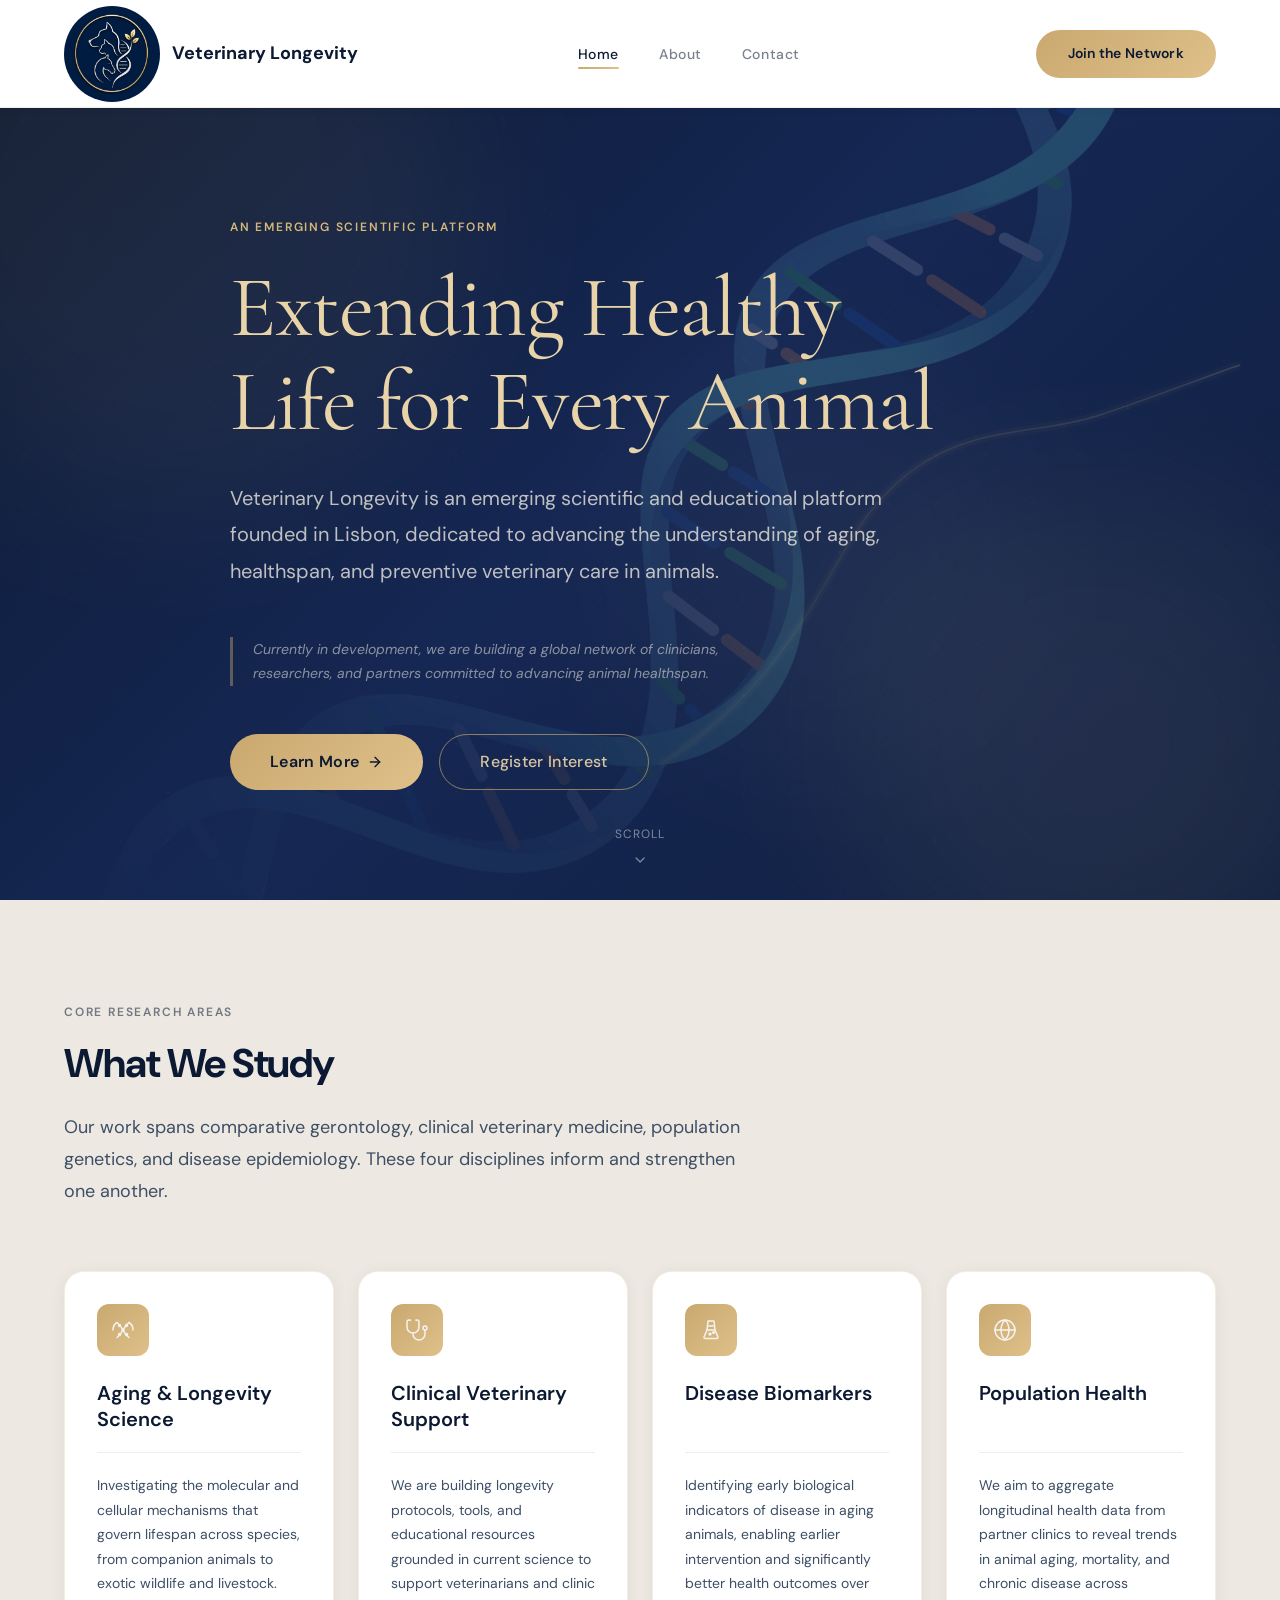
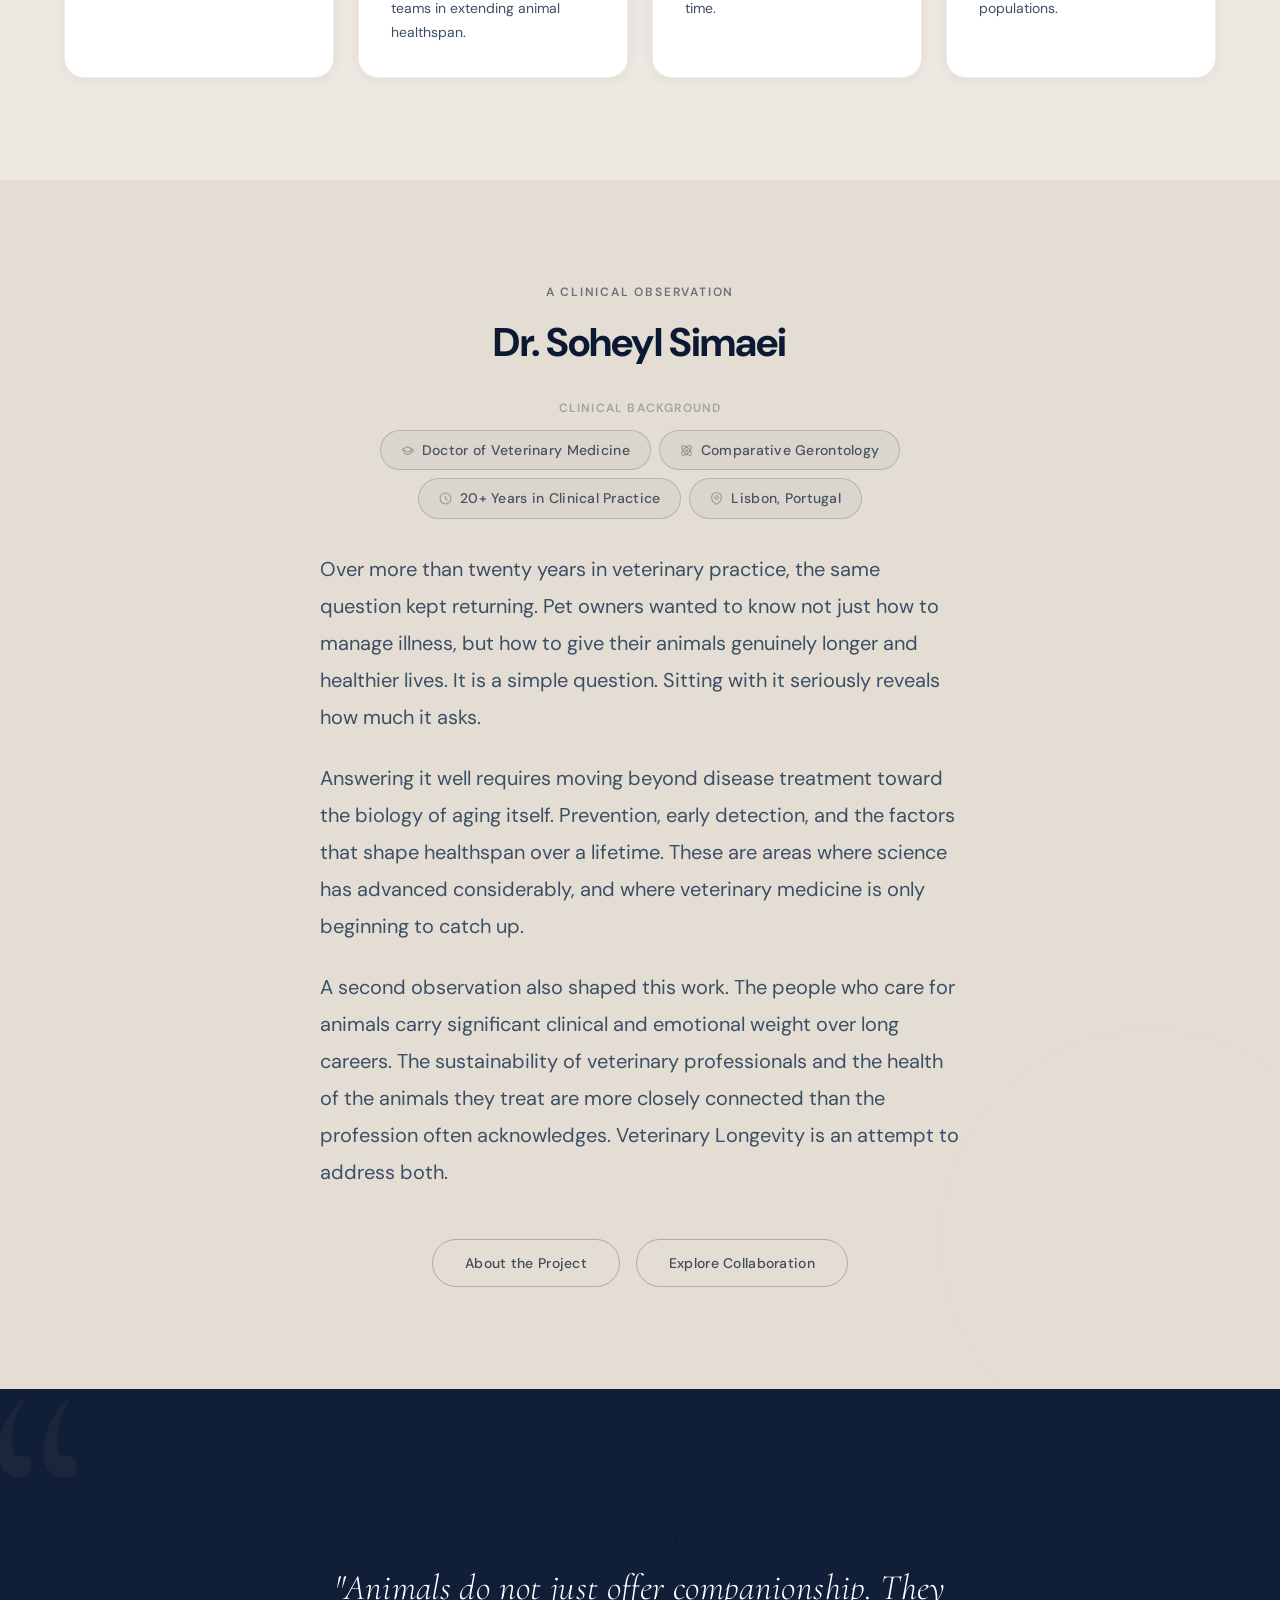
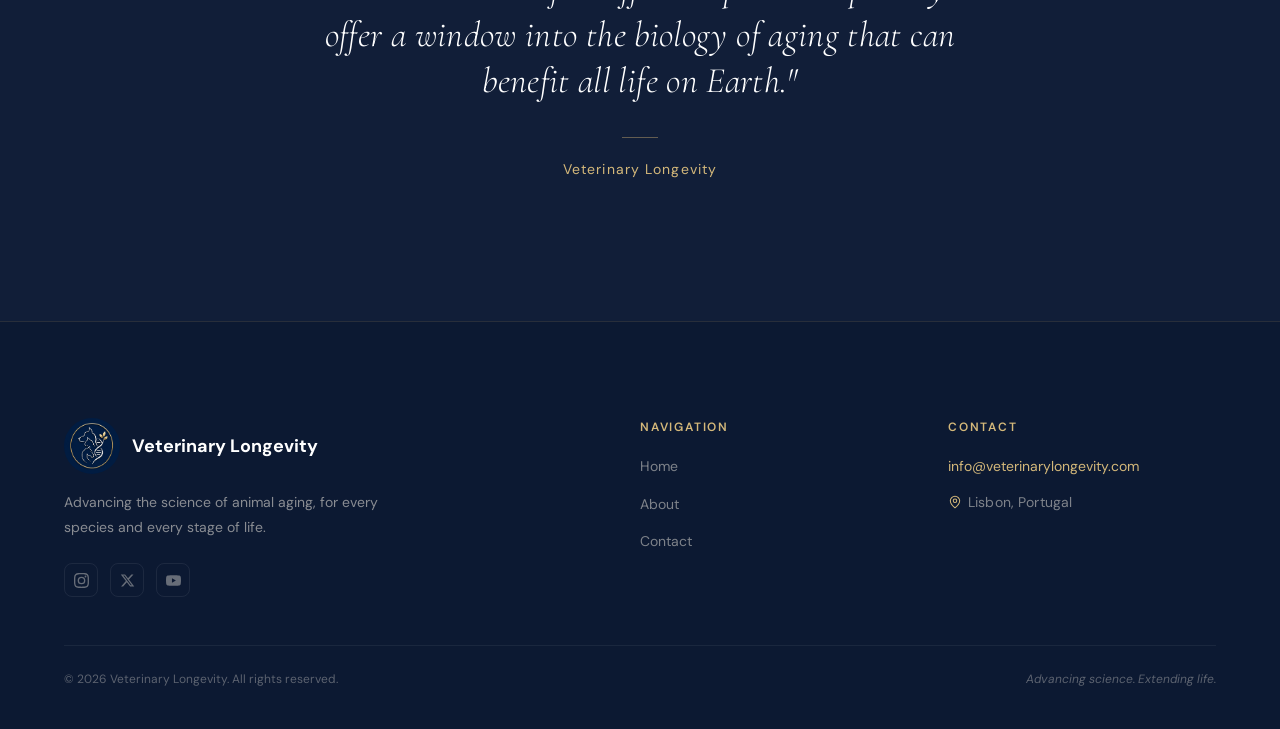
==== index.html @ 3e0ae569 "Upgrade founder credential pills with clinical specificity Adds a 'Clinical Background' label above " ====
<!DOCTYPE html>
<html lang="en">
<head>
  <meta charset="UTF-8">
  <meta name="viewport" content="width=device-width, initial-scale=1.0">
  <title>Veterinary Longevity | Extending Healthy Life for Every Animal</title>
  <meta name="description" content="Veterinary Longevity is a scientific platform advancing the science of animal aging, bridging laboratory research with veterinary practice to extend healthy life across species.">
  <meta name="keywords" content="veterinary longevity, animal aging, pet longevity, dog longevity, cat longevity, geroscience, veterinary research, healthspan, comparative gerontology">
  <meta name="author" content="Dr. Soheyl Simaei">
  <meta name="robots" content="index, follow">
  <meta name="theme-color" content="#0c1932">
  <link rel="canonical" href="https://veterinarylongevity.com/">

  <!-- Open Graph / Facebook -->
  <meta property="og:type" content="website">
  <meta property="og:url" content="https://veterinarylongevity.com/">
  <meta property="og:site_name" content="Veterinary Longevity">
  <meta property="og:title" content="Veterinary Longevity | Extending Healthy Life for Every Animal">
  <meta property="og:description" content="A scientific platform advancing the science of animal aging, bridging laboratory research with veterinary practice across species.">
  <meta property="og:image" content="https://veterinarylongevity.com/images/logo.png">
  <meta property="og:image:alt" content="Veterinary Longevity logo">
  <meta property="og:locale" content="en_US">

  <!-- Twitter -->
  <meta name="twitter:card" content="summary_large_image">
  <meta name="twitter:title" content="Veterinary Longevity | Extending Healthy Life for Every Animal">
  <meta name="twitter:description" content="A scientific platform advancing the science of animal aging, bridging research and veterinary practice.">
  <meta name="twitter:image" content="https://veterinarylongevity.com/images/logo.png">

  <link rel="dns-prefetch" href="//fonts.googleapis.com">
  <link rel="preconnect" href="https://fonts.googleapis.com">
  <link rel="preconnect" href="https://fonts.gstatic.com" crossorigin>
  <link href="https://fonts.googleapis.com/css2?family=Cormorant+Garamond:ital,wght@0,300;0,400;0,600;1,300;1,400&family=DM+Sans:ital,wght@0,300;0,400;0,500;0,600;0,700;0,800;1,400&display=swap" rel="stylesheet">
  <link rel="stylesheet" href="css/styles.css">
  <link rel="icon" type="image/png" href="images/logo.png">
  <link rel="apple-touch-icon" href="images/logo.png">

  <!-- Structured data: Organization -->
  <script type="application/ld+json">
  {
    "@context": "https://schema.org",
    "@type": "Organization",
    "name": "Veterinary Longevity",
    "url": "https://veterinarylongevity.com/",
    "logo": "https://veterinarylongevity.com/images/logo.png",
    "description": "A scientific platform advancing the science of animal aging, bridging laboratory research with veterinary practice to extend healthy life across species.",
    "founder": {
      "@type": "Person",
      "name": "Dr. Soheyl Simaei"
    },
    "email": "info@veterinarylongevity.com",
    "address": {
      "@type": "PostalAddress",
      "addressLocality": "Lisbon",
      "addressCountry": "PT"
    }
  }
  </script>
  <script type="application/ld+json">
  {
    "@context": "https://schema.org",
    "@type": "WebSite",
    "name": "Veterinary Longevity",
    "url": "https://veterinarylongevity.com/"
  }
  </script>
</head>
<body>

  <!-- ===== NAVIGATION ===== -->
  <nav class="nav" id="main-nav" role="navigation" aria-label="Main navigation">
    <div class="nav__inner container">
      <a href="index.html" class="nav__logo" aria-label="Veterinary Longevity home">
        <img src="images/logo.png" alt="Veterinary Longevity logo" class="nav__logo-icon" width="96" height="96" />
        <span>Veterinary Longevity</span>
      </a>

      <ul class="nav__links" role="list">
        <li><a href="index.html" class="nav__link active" data-page="home" aria-current="page">Home</a></li>
        <li><a href="about.html" class="nav__link" data-page="about">About</a></li>
        <li><a href="contact.html" class="nav__link" data-page="contact">Contact</a></li>
      </ul>

      <a href="contact.html" class="btn btn--primary nav__cta">Join the Network</a>

      <button class="nav__hamburger" aria-label="Toggle mobile menu" aria-expanded="false" aria-controls="mobile-menu">
        <span></span><span></span><span></span>
      </button>
    </div>

    <div class="nav__mobile" id="mobile-menu" aria-hidden="true">
      <ul role="list">
        <li><a href="index.html" class="nav__mobile-link">Home</a></li>
        <li><a href="about.html" class="nav__mobile-link">About</a></li>
        <li><a href="contact.html" class="nav__mobile-link">Contact</a></li>
      </ul>
      <a href="contact.html" class="btn btn--primary">Join the Network</a>
    </div>
  </nav>

  <main>

    <!-- ===== HERO ===== -->
    <section class="hero" aria-labelledby="hero-headline">
      <div class="hero__blobs" aria-hidden="true">
        <div class="blob blob--1"></div>
        <div class="blob blob--2"></div>
        <div class="blob blob--3"></div>
      </div>

      <div class="container">
        <div class="hero__content animate-on-scroll">
          <p class="eyebrow hero__eyebrow">An Emerging Scientific Platform</p>
          <h1 id="hero-headline" class="heading-display hero__headline text-balance">
            Extending Healthy Life for Every Animal
          </h1>
          <p class="hero__sub">
            Veterinary Longevity is an emerging scientific and educational platform founded in Lisbon, dedicated to advancing the understanding of aging, healthspan, and preventive veterinary care in animals.
          </p>
          <p class="hero__note">
            Currently in development, we are building a global network of clinicians, researchers, and partners committed to advancing animal healthspan.
          </p>
          <div class="hero__actions">
            <a href="about.html" class="btn btn--primary btn--lg">
              Learn More
              <svg width="16" height="16" viewBox="0 0 24 24" fill="none" stroke="currentColor" stroke-width="2" stroke-linecap="round" stroke-linejoin="round" aria-hidden="true">
                <path d="M5 12h14"/><path d="m12 5 7 7-7 7"/>
              </svg>
            </a>
            <a href="contact.html" class="btn btn--ghost btn--lg">Register Interest</a>
          </div>
        </div>
      </div>

      <!-- Longevity trajectory curve -->
      <svg class="hero__trajectory" aria-hidden="true" viewBox="0 0 680 480" fill="none" xmlns="http://www.w3.org/2000/svg" preserveAspectRatio="xMidYMid meet">
        <path d="M 60 420 C 120 380, 160 340, 200 280 C 240 220, 260 160, 320 120 C 380 80, 440 90, 500 70 C 560 50, 610 30, 640 20"
          stroke="url(#trajectoryGold)" stroke-width="1.5" fill="none" pathLength="1" vector-effect="non-scaling-stroke"/>
        <path d="M 60 420 C 120 380, 160 340, 200 280 C 240 220, 260 160, 320 120 C 380 80, 440 90, 500 70 C 560 50, 610 30, 640 20"
          stroke="rgba(201,169,111,0.12)" stroke-width="8" fill="none" pathLength="1" filter="url(#trajectoryGlow)"/>
        <defs>
          <linearGradient id="trajectoryGold" x1="60" y1="420" x2="640" y2="20" gradientUnits="userSpaceOnUse">
            <stop offset="0%" stop-color="#c9a96f" stop-opacity="0.15"/>
            <stop offset="60%" stop-color="#d4b87a" stop-opacity="0.55"/>
            <stop offset="100%" stop-color="#e8d4a8" stop-opacity="0.8"/>
          </linearGradient>
          <filter id="trajectoryGlow" x="-20%" y="-20%" width="140%" height="140%">
            <feGaussianBlur stdDeviation="4" result="blur"/>
            <feMerge><feMergeNode in="blur"/><feMergeNode in="SourceGraphic"/></feMerge>
          </filter>
        </defs>
      </svg>

      <div class="hero__scroll-hint" aria-hidden="true">
        <span>Scroll</span>
        <svg width="16" height="16" viewBox="0 0 24 24" fill="none" stroke="currentColor" stroke-width="2" stroke-linecap="round" stroke-linejoin="round">
          <path d="m6 9 6 6 6-6"/>
        </svg>
      </div>
    </section>

    <!-- ===== RESEARCH FOCUS ===== -->
    <section class="research section" aria-labelledby="research-heading">
      <div class="container">
        <header class="section-header section-header--left animate-on-scroll">
          <p class="eyebrow">Core Research Areas</p>
          <h2 id="research-heading" class="heading-lg">What We Study</h2>
          <p class="section-header__sub">
            Our work spans comparative gerontology, clinical veterinary medicine, population genetics, and disease epidemiology. These four disciplines inform and strengthen one another.
          </p>
        </header>

        <div class="grid-4">
          <article class="card animate-scale delay-1">
            <div class="card__icon" aria-hidden="true">
              <!-- DNA / Helix icon -->
              <svg width="24" height="24" viewBox="0 0 24 24" fill="none" stroke="currentColor" stroke-width="1.5" stroke-linecap="round" stroke-linejoin="round">
                <path d="M2 12c0-3.5 1.5-6 4-7.5"/><path d="M22 12c0-3.5-1.5-6-4-7.5"/>
                <path d="M6 4.5C8 6 10 8 12 12s4 6 6 7.5"/><path d="M18 4.5C16 6 14 8 12 12S8 18 6 19.5"/>
                <circle cx="12" cy="12" r="1"/><circle cx="8.5" cy="7.5" r="1"/><circle cx="15.5" cy="7.5" r="1"/>
                <circle cx="8.5" cy="16.5" r="1"/><circle cx="15.5" cy="16.5" r="1"/>
              </svg>
            </div>
            <h3 class="card__title">Aging &amp; Longevity Science</h3>
            <p class="card__text">Investigating the molecular and cellular mechanisms that govern lifespan across species, from companion animals to exotic wildlife and livestock.</p>
          </article>

          <article class="card animate-scale delay-2">
            <div class="card__icon" aria-hidden="true">
              <!-- Stethoscope icon -->
              <svg width="24" height="24" viewBox="0 0 24 24" fill="none" stroke="currentColor" stroke-width="1.5" stroke-linecap="round" stroke-linejoin="round">
                <path d="M4.8 2.3A.3.3 0 1 0 5 2H4a2 2 0 0 0-2 2v5a6 6 0 0 0 6 6v0a6 6 0 0 0 6-6V4a2 2 0 0 0-2-2h-1a.2.2 0 1 0 .3.3"/>
                <path d="M8 15v1a6 6 0 0 0 6 6v0a6 6 0 0 0 6-6v-4"/>
                <circle cx="20" cy="10" r="2"/>
              </svg>
            </div>
            <h3 class="card__title">Clinical Veterinary Support</h3>
            <p class="card__text">We are building longevity protocols, tools, and educational resources grounded in current science to support veterinarians and clinic teams in extending animal healthspan.</p>
          </article>

          <article class="card animate-scale delay-3">
            <div class="card__icon" aria-hidden="true">
              <!-- Flask / Biomarker icon -->
              <svg width="24" height="24" viewBox="0 0 24 24" fill="none" stroke="currentColor" stroke-width="1.5" stroke-linecap="round" stroke-linejoin="round">
                <path d="M9 3h6l1 9H8L9 3z"/><path d="M8 12l-3 7a1 1 0 0 0 .9 1.4h12.2a1 1 0 0 0 .9-1.4l-3-7"/>
                <path d="M9.5 8h5"/><circle cx="11" cy="16" r="1"/><circle cx="14.5" cy="14.5" r="0.75"/>
              </svg>
            </div>
            <h3 class="card__title">Disease Biomarkers</h3>
            <p class="card__text">Identifying early biological indicators of disease in aging animals, enabling earlier intervention and significantly better health outcomes over time.</p>
          </article>

          <article class="card animate-scale delay-4">
            <div class="card__icon" aria-hidden="true">
              <!-- Globe / Population icon -->
              <svg width="24" height="24" viewBox="0 0 24 24" fill="none" stroke="currentColor" stroke-width="1.5" stroke-linecap="round" stroke-linejoin="round">
                <circle cx="12" cy="12" r="10"/>
                <path d="M12 2a14.5 14.5 0 0 0 0 20 14.5 14.5 0 0 0 0-20"/>
                <path d="M2 12h20"/>
              </svg>
            </div>
            <h3 class="card__title">Population Health</h3>
            <p class="card__text">We aim to aggregate longitudinal health data from partner clinics to reveal trends in animal aging, mortality, and chronic disease across populations.</p>
          </article>
        </div>
      </div>
    </section>

    <!-- ===== FOUNDER ===== -->
    <section class="founder section" aria-labelledby="founder-heading">
      <div class="container--narrow">
        <div class="founder__inner animate-on-scroll">
          <p class="eyebrow">A Clinical Observation</p>
          <h2 id="founder-heading" class="heading-lg" style="white-space: nowrap">Dr. Soheyl Simaei</h2>
          <p class="founder__credentials-label">Clinical Background</p>
          <div class="founder__credentials">
            <span class="founder__credential">
              <svg width="13" height="13" viewBox="0 0 24 24" fill="none" stroke="currentColor" stroke-width="2" stroke-linecap="round" stroke-linejoin="round" aria-hidden="true"><path d="M22 10L12 5 2 10l10 5 10-5z"/><path d="M6 12v5c3 3 9 3 12 0v-5"/><path d="M22 10v6"/></svg>
              Doctor of Veterinary Medicine
            </span>
            <span class="founder__credential">
              <svg width="13" height="13" viewBox="0 0 24 24" fill="none" stroke="currentColor" stroke-width="2" stroke-linecap="round" stroke-linejoin="round" aria-hidden="true"><circle cx="12" cy="12" r="2"/><path d="M20.2 20.2c2.04-2.03.02-7.36-4.5-11.9-4.54-4.52-9.87-6.54-11.9-4.5-2.04 2.03-.02 7.36 4.5 11.9 4.54 4.52 9.87 6.54 11.9 4.5z"/><path d="M15.7 15.7c4.52-4.54 6.54-9.87 4.5-11.9-2.03-2.04-7.36-.02-11.9 4.5-4.52 4.54-6.54 9.87-4.5 11.9 2.03 2.04 7.36.02 11.9-4.5z"/></svg>
              Comparative Gerontology
            </span>
            <span class="founder__credential">
              <svg width="13" height="13" viewBox="0 0 24 24" fill="none" stroke="currentColor" stroke-width="2" stroke-linecap="round" stroke-linejoin="round" aria-hidden="true"><circle cx="12" cy="12" r="10"/><path d="M12 8v4l3 3"/></svg>
              20+ Years in Clinical Practice
            </span>
            <span class="founder__credential">
              <svg width="13" height="13" viewBox="0 0 24 24" fill="none" stroke="currentColor" stroke-width="2" stroke-linecap="round" stroke-linejoin="round" aria-hidden="true"><path d="M21 10c0 7-9 13-9 13s-9-6-9-13a9 9 0 0 1 18 0z"/><circle cx="12" cy="10" r="3"/></svg>
              Lisbon, Portugal
            </span>
          </div>
          <div class="founder__bio">
            <p>Over more than twenty years in veterinary practice, the same question kept returning. Pet owners wanted to know not just how to manage illness, but how to give their animals genuinely longer and healthier lives. It is a simple question. Sitting with it seriously reveals how much it asks.</p>
            <p>Answering it well requires moving beyond disease treatment toward the biology of aging itself. Prevention, early detection, and the factors that shape healthspan over a lifetime. These are areas where science has advanced considerably, and where veterinary medicine is only beginning to catch up.</p>
            <p>A second observation also shaped this work. The people who care for animals carry significant clinical and emotional weight over long careers. The sustainability of veterinary professionals and the health of the animals they treat are more closely connected than the profession often acknowledges. Veterinary Longevity is an attempt to address both.</p>
          </div>
          <div class="founder__actions">
            <a href="about.html" class="btn btn--ghost">About the Project</a>
            <a href="contact.html" class="btn btn--ghost">Explore Collaboration</a>
          </div>
        </div>
      </div>
    </section>

    <!-- ===== EDITORIAL PULL QUOTE ===== -->
    <section class="editorial section" aria-label="Research perspective">
      <div class="container--narrow">
        <div class="animate-on-scroll">
          <p class="eyebrow editorial__eyebrow" style="text-align:center">Our Perspective</p>
          <blockquote class="editorial__quote">
            "Animals do not just offer companionship. They offer a window into the biology of aging that can benefit all life on Earth."
          </blockquote>
          <cite class="editorial__attribution">Veterinary Longevity</cite>
        </div>
      </div>
    </section>

  </main>

  <!-- ===== FOOTER ===== -->
  <footer class="footer" role="contentinfo">
    <div class="container">
      <div class="footer__grid">
        <div>
          <a href="index.html" class="footer__logo" aria-label="Veterinary Longevity">
            <img src="images/logo.png" alt="Veterinary Longevity logo" width="56" height="56" class="footer__logo-icon" loading="lazy" />
            Veterinary Longevity
          </a>
          <p class="footer__tagline">Advancing the science of animal aging, for every species and every stage of life.</p>
          <div class="footer__social" aria-label="Follow us on social media">
            <a href="https://www.instagram.com/veterinarylongevity" class="footer__social-link" target="_blank" rel="noopener noreferrer" aria-label="Instagram">
              <svg width="15" height="15" viewBox="0 0 24 24" fill="currentColor" aria-hidden="true"><path d="M12 2.163c3.204 0 3.584.012 4.85.07 3.252.148 4.771 1.691 4.919 4.919.058 1.265.069 1.645.069 4.849 0 3.205-.012 3.584-.069 4.849-.149 3.225-1.664 4.771-4.919 4.919-1.266.058-1.644.07-4.85.07-3.204 0-3.584-.012-4.849-.07-3.26-.149-4.771-1.699-4.919-4.92-.058-1.265-.07-1.644-.07-4.849 0-3.204.013-3.583.07-4.849.149-3.227 1.664-4.771 4.919-4.919 1.266-.057 1.645-.069 4.849-.069zM12 0C8.741 0 8.333.014 7.053.072 2.695.272.273 2.69.073 7.052.014 8.333 0 8.741 0 12c0 3.259.014 3.668.072 4.948.2 4.358 2.618 6.78 6.98 6.98C8.333 23.986 8.741 24 12 24c3.259 0 3.668-.014 4.948-.072 4.354-.2 6.782-2.618 6.979-6.98.059-1.28.073-1.689.073-4.948 0-3.259-.014-3.667-.072-4.947-.196-4.354-2.617-6.78-6.979-6.98C15.668.014 15.259 0 12 0zm0 5.838a6.162 6.162 0 1 0 0 12.324 6.162 6.162 0 0 0 0-12.324zM12 16a4 4 0 1 1 0-8 4 4 0 0 1 0 8zm6.406-11.845a1.44 1.44 0 1 0 0 2.881 1.44 1.44 0 0 0 0-2.881z"/></svg>
            </a>
            <a href="https://x.com/vetlongevity" class="footer__social-link" target="_blank" rel="noopener noreferrer" aria-label="X (formerly Twitter)">
              <svg width="15" height="15" viewBox="0 0 24 24" fill="currentColor" aria-hidden="true"><path d="M18.244 2.25h3.308l-7.227 8.26 8.502 11.24H16.17l-5.214-6.817L4.99 21.75H1.68l7.73-8.835L1.254 2.25H8.08l4.713 6.231zm-1.161 17.52h1.833L7.084 4.126H5.117z"/></svg>
            </a>
            <a href="https://www.youtube.com/@veterinarylongevity" class="footer__social-link" target="_blank" rel="noopener noreferrer" aria-label="YouTube">
              <svg width="15" height="15" viewBox="0 0 24 24" fill="currentColor" aria-hidden="true"><path d="M23.498 6.186a3.016 3.016 0 0 0-2.122-2.136C19.505 3.545 12 3.545 12 3.545s-7.505 0-9.377.505A3.017 3.017 0 0 0 .502 6.186C0 8.07 0 12 0 12s0 3.93.502 5.814a3.016 3.016 0 0 0 2.122 2.136c1.871.505 9.376.505 9.376.505s7.505 0 9.377-.505a3.015 3.015 0 0 0 2.122-2.136C24 15.93 24 12 24 12s0-3.93-.502-5.814zM9.545 15.568V8.432L15.818 12l-6.273 3.568z"/></svg>
            </a>
          </div>
        </div>

        <div>
          <h3 class="footer__heading">Navigation</h3>
          <ul class="footer__links" role="list">
            <li><a href="index.html" class="footer__link">Home</a></li>
            <li><a href="about.html" class="footer__link">About</a></li>
            <li><a href="contact.html" class="footer__link">Contact</a></li>
          </ul>
        </div>

        <div>
          <h3 class="footer__heading">Contact</h3>
          <a href="mailto:info@veterinarylongevity.com" class="footer__email">info@veterinarylongevity.com</a>
          <p class="footer__location" aria-label="Location">
            <svg width="14" height="14" viewBox="0 0 24 24" fill="none" stroke="currentColor" stroke-width="1.8" stroke-linecap="round" stroke-linejoin="round" aria-hidden="true">
              <path d="M20 10c0 6-8 12-8 12s-8-6-8-12a8 8 0 0 1 16 0Z"/>
              <circle cx="12" cy="10" r="3"/>
            </svg>
            Lisbon, Portugal
          </p>
        </div>
      </div>

      <div class="footer__bottom">
        <span>&copy; 2026 Veterinary Longevity. All rights reserved.</span>
        <span class="footer__tagline-short">Advancing science. Extending life.</span>
      </div>
    </div>
  </footer>

  <script src="js/main.js"></script>
</body>
</html>
---- css/styles.css ----
/* ============================================
   1. CUSTOM PROPERTIES / DESIGN TOKENS
   ============================================ */
:root {
  /* Colors */
  --color-navy-950: #0c1932;
  --color-navy-900: #112040;
  --color-navy-800: #172952;
  --color-navy-700: #1d3164;
  --color-navy-600: #243a79;
  --color-teal-500: #c9a96f;
  --color-teal-400: #d4b87a;
  --color-teal-300: #e8d4a8;
  --color-teal-200: #f2e8cc;
  --color-cyan-400: #dfc08a;
  --color-white: #ffffff;
  --color-gray-100: #f0f4f8;
  --color-gray-300: #cbd5e1;
  --color-gray-400: #94a3b8;
  --color-gray-500: #64748b;

  --color-text-primary: #ffffff;
  --color-text-secondary: #94a3b8;
  --color-text-muted: #64748b;

  /* Gradients */
  --gradient-hero: linear-gradient(135deg, #0c1932 0%, #152753 50%, #112040 100%);
  --gradient-teal: linear-gradient(135deg, #c9a96f, #dfc08a);
  --gradient-card: linear-gradient(135deg, rgba(23,41,82,0.8), rgba(12,25,50,0.9));
  --gradient-glass: linear-gradient(135deg, rgba(255,255,255,0.06), rgba(255,255,255,0.02));

  /* Typography */
  --font-family-display: 'Cormorant Garamond', 'Georgia', serif;
  --font-family-heading: 'DM Sans', sans-serif;
  --font-family-body: 'DM Sans', sans-serif;

  --text-xs:   0.75rem;
  --text-sm:   0.875rem;
  --text-base: 1rem;
  --text-lg:   1.125rem;
  --text-xl:   1.25rem;
  --text-2xl:  1.5rem;
  --text-3xl:  1.875rem;
  --text-4xl:  2.25rem;
  --text-5xl:  3rem;
  --text-6xl:  3.75rem;
  --text-7xl:  4.5rem;

  --leading-tight:   1.15;
  --leading-snug:    1.3;
  --leading-normal:  1.6;
  --leading-relaxed: 1.75;

  --tracking-tight:   -0.03em;
  --tracking-wide:     0.08em;
  --tracking-widest:   0.15em;

  --font-weight-light:     300;
  --font-weight-regular:   400;
  --font-weight-medium:    500;
  --font-weight-semibold:  600;
  --font-weight-bold:      700;
  --font-weight-extrabold: 800;

  /* Spacing */
  --space-1:  0.25rem;
  --space-2:  0.5rem;
  --space-3:  0.75rem;
  --space-4:  1rem;
  --space-5:  1.25rem;
  --space-6:  1.5rem;
  --space-8:  2rem;
  --space-10: 2.5rem;
  --space-12: 3rem;
  --space-16: 4rem;
  --space-20: 5rem;
  --space-24: 6rem;
  --space-32: 8rem;

  --container-max:    1280px;
  --container-narrow: 768px;
  --section-padding-y: clamp(4rem, 8vw, 8rem);
  --section-padding-x: clamp(1.5rem, 5vw, 4rem);

  /* Border Radius */
  --radius-sm:   4px;
  --radius-md:   8px;
  --radius-lg:   12px;
  --radius-xl:   20px;
  --radius-2xl:  32px;
  --radius-full: 9999px;

  /* Shadows */
  --shadow-card:       0 4px 24px rgba(0,0,0,0.4), 0 1px 4px rgba(0,0,0,0.3);
  --shadow-card-hover: 0 8px 40px rgba(201,169,111,0.18), 0 2px 8px rgba(0,0,0,0.4);
  --shadow-glass:      0 8px 32px rgba(0,0,0,0.3), inset 0 1px 0 rgba(255,255,255,0.08);
  --shadow-glow-teal:  0 0 40px rgba(201,169,111,0.45), 0 4px 20px rgba(201,169,111,0.2);

  /* Components */
  --nav-height:   108px;
  --border-subtle: 1px solid rgba(255,255,255,0.06);
  --border-teal:   1px solid rgba(201,169,111,0.28);
  --card-padding:  var(--space-8);
}

/* ============================================
   2. CSS RESET & BASE
   ============================================ */
*, *::before, *::after {
  box-sizing: border-box;
  margin: 0;
  padding: 0;
}

html {
  scroll-behavior: smooth;
  font-size: 16px;
  -webkit-text-size-adjust: 100%;
}

body {
  background: var(--color-navy-950);
  color: var(--color-text-primary);
  font-family: var(--font-family-body);
  font-weight: var(--font-weight-regular);
  line-height: var(--leading-normal);
  -webkit-font-smoothing: antialiased;
  -moz-osx-font-smoothing: grayscale;
  overflow-x: hidden;
}

img, svg { display: block; max-width: 100%; }

a { color: inherit; text-decoration: none; }

ul, ol { list-style: none; }

button {
  border: none;
  background: none;
  cursor: pointer;
  font-family: inherit;
}

input, textarea, select { font-family: inherit; }

:focus-visible {
  outline: 2px solid var(--color-teal-400);
  outline-offset: 3px;
  border-radius: 2px;
}

/* ============================================
   3. TYPOGRAPHY UTILITIES
   ============================================ */
.heading-display {
  font-family: var(--font-family-display);
  font-size: clamp(3.25rem, 5.5vw + 1rem, 6.25rem);
  font-weight: var(--font-weight-regular);
  line-height: 1.08;
  letter-spacing: -0.015em;
  color: var(--color-teal-300);
}

.heading-xl {
  font-family: var(--font-family-heading);
  font-size: clamp(2rem, 3vw + 0.5rem, 3rem);
  font-weight: var(--font-weight-bold);
  line-height: var(--leading-snug);
  letter-spacing: var(--tracking-tight);
  color: var(--color-teal-400);
}

.heading-lg {
  font-family: var(--font-family-heading);
  font-size: clamp(1.875rem, 2.5vw + 0.5rem, 2.75rem);
  font-weight: var(--font-weight-bold);
  line-height: 1.22;
  letter-spacing: -0.022em;
  color: var(--color-teal-400);
}

.heading-md {
  font-family: var(--font-family-heading);
  font-size: clamp(1.25rem, 2vw, 1.75rem);
  font-weight: var(--font-weight-semibold);
  line-height: var(--leading-snug);
  color: var(--color-teal-400);
}

.eyebrow {
  font-family: var(--font-family-body);
  font-size: var(--text-xs);
  font-weight: var(--font-weight-semibold);
  letter-spacing: var(--tracking-widest);
  text-transform: uppercase;
  color: var(--color-teal-400);
  margin-bottom: var(--space-4);
  display: block;
}

.text-balance { text-wrap: balance; }

/* ============================================
   4. LAYOUT UTILITIES
   ============================================ */
.container {
  max-width: var(--container-max);
  margin: 0 auto;
  padding: 0 var(--section-padding-x);
}

.container--narrow {
  max-width: var(--container-narrow);
  margin: 0 auto;
  padding: 0 var(--section-padding-x);
}

.section { padding: var(--section-padding-y) 0; }

.section-header {
  text-align: center;
  max-width: 700px;
  margin: 0 auto var(--space-16);
}

/* Editorial asymmetry — left-aligned variant for grid sections */
.section-header--left {
  text-align: left;
  margin-left: 0;
  margin-right: auto;
}

.section-header__sub {
  color: var(--color-text-secondary);
  font-size: var(--text-lg);
  line-height: 1.78;
  margin-top: var(--space-6);
}

.grid-2 {
  display: grid;
  grid-template-columns: repeat(auto-fit, minmax(300px, 1fr));
  gap: var(--space-8);
}

.grid-3 {
  display: grid;
  grid-template-columns: repeat(auto-fit, minmax(260px, 1fr));
  gap: var(--space-8);
}

.grid-4 {
  display: grid;
  grid-template-columns: repeat(auto-fit, minmax(240px, 1fr));
  gap: var(--space-6);
}

/* ============================================
   5. NAVIGATION COMPONENT
   ============================================ */
.nav {
  position: fixed;
  top: 0; left: 0; right: 0;
  z-index: 9999;
  height: var(--nav-height);
  background: var(--color-navy-950);
  transition: background 0.4s ease, -webkit-backdrop-filter 0.4s ease, backdrop-filter 0.4s ease, border-color 0.4s ease, box-shadow 0.4s ease;
  border-bottom: 1px solid rgba(201,169,111,0.12);
  box-shadow: none;
}

.nav.scrolled {
  background: rgba(12, 25, 50, 0.97);
  -webkit-backdrop-filter: blur(20px) saturate(180%);
  backdrop-filter: blur(20px) saturate(180%);
  border-bottom: 1px solid rgba(201,169,111,0.18);
  box-shadow: 0 2px 20px rgba(0,0,0,0.35);
}

.nav__inner {
  display: flex;
  align-items: center;
  justify-content: space-between;
  height: 100%;
}

.nav__logo {
  display: flex;
  align-items: center;
  gap: var(--space-3);
  font-family: var(--font-family-heading);
  font-size: var(--text-lg);
  font-weight: var(--font-weight-bold);
  color: var(--color-teal-300);
  transition: opacity 0.2s ease;
  flex-shrink: 0;
}

.nav__logo:hover { opacity: 0.85; }

.nav__logo-icon {
  display: block;
  border-radius: 50%;
  object-fit: cover;
}

.footer__logo-icon {
  display: block;
  border-radius: 50%;
  object-fit: cover;
}

.nav__links {
  display: flex;
  align-items: center;
  gap: var(--space-10);
}

.nav__link {
  font-size: var(--text-sm);
  font-weight: var(--font-weight-medium);
  letter-spacing: 0.04em;
  color: rgba(232,212,168,0.7);
  transition: color 0.3s ease;
  position: relative;
  padding-bottom: 2px;
}

.nav__link::after {
  content: '';
  position: absolute;
  bottom: -4px; left: 0; right: 0;
  height: 2px;
  background: var(--gradient-teal);
  border-radius: var(--radius-full);
  transform: scaleX(0);
  transition: transform 0.25s ease;
}

.nav__link:hover, .nav__link.active { color: var(--color-teal-300); }
.nav__link.active::after { transform: scaleX(1); }

.nav__cta { margin-left: var(--space-4); }

.nav__hamburger {
  display: none;
  flex-direction: column;
  justify-content: center;
  align-items: center;
  gap: 5px;
  width: 40px; height: 40px;
  border-radius: var(--radius-md);
  transition: background 0.2s ease;
}

.nav__hamburger:hover { background: rgba(0,0,0,0.05); }

.nav__hamburger span {
  display: block;
  width: 22px; height: 2px;
  background: rgba(232,212,168,0.75);
  border-radius: var(--radius-full);
  transition: transform 0.3s ease, opacity 0.3s ease;
  transform-origin: center;
}

.nav--open .nav__hamburger span:nth-child(1) { transform: translateY(7px) rotate(45deg); }
.nav--open .nav__hamburger span:nth-child(2) { opacity: 0; transform: scaleX(0); }
.nav--open .nav__hamburger span:nth-child(3) { transform: translateY(-7px) rotate(-45deg); }

.nav__mobile {
  display: none;
  position: fixed;
  inset: 0;                        /* full viewport — no gaps on any browser */
  z-index: 9998;                   /* below nav (9999), above everything else */
  background: #0c1932;             /* hard-coded dark navy — never a variable */
  flex-direction: column;
  align-items: center;
  justify-content: center;
  gap: var(--space-10);
  padding-top: var(--nav-height);  /* push links below the visible nav bar */
  opacity: 0;
  visibility: hidden;
  pointer-events: none;
  overflow-y: auto;
  -webkit-overflow-scrolling: touch;
  transition: opacity 0.3s ease, visibility 0.3s ease;
}

.nav--open .nav__mobile {
  opacity: 1;
  visibility: visible;
  pointer-events: all;
}

.nav__mobile ul {
  display: flex;
  flex-direction: column;
  align-items: center;
  gap: var(--space-6);
  text-align: center;
}

.nav__mobile-link {
  font-family: var(--font-family-heading);
  font-size: var(--text-3xl);
  font-weight: var(--font-weight-bold);
  color: var(--color-gray-300);
  transition: color 0.2s ease;
}

.nav__mobile-link:hover { color: var(--color-teal-400); }

/* ============================================
   6. BUTTON COMPONENTS
   ============================================ */
.btn {
  display: inline-flex;
  align-items: center;
  justify-content: center;
  gap: var(--space-2);
  height: 48px;
  padding: 0 var(--space-8);
  border-radius: var(--radius-full);
  font-family: var(--font-family-body);
  font-size: var(--text-sm);
  font-weight: var(--font-weight-medium);
  letter-spacing: 0.02em;
  cursor: pointer;
  white-space: nowrap;
  transition: transform 0.25s ease, box-shadow 0.25s ease, background 0.25s ease, opacity 0.25s ease;
  border: none;
}

.btn--primary {
  background: var(--gradient-teal);
  color: var(--color-navy-950);
  font-weight: var(--font-weight-semibold);
}

.btn--primary:hover {
  transform: translateY(-2px);
  box-shadow: var(--shadow-glow-teal);
}

.btn--primary:active { transform: translateY(0); }

.btn--ghost {
  background: transparent;
  color: var(--color-teal-300);
  border: 1px solid rgba(201,169,111,0.42);
}

.btn--ghost:hover {
  background: rgba(201,169,111,0.1);
  border-color: rgba(201,169,111,0.65);
  transform: translateY(-2px);
}

.btn--lg { height: 56px; padding: 0 var(--space-10); font-size: var(--text-base); }

/* Ghost button on dark hero/page-hero backgrounds — needs stronger presence */
.hero .btn--ghost,
.page-hero .btn--ghost {
  color: rgba(232,212,168,0.92);
  border: 1px solid rgba(201,169,111,0.65);
}

.hero .btn--ghost:hover,
.page-hero .btn--ghost:hover {
  background: rgba(201,169,111,0.14);
  border-color: rgba(201,169,111,0.9);
  color: #f2e8cc;
}

.btn:disabled { opacity: 0.6; cursor: not-allowed; transform: none !important; box-shadow: none !important; }

/* ============================================
   7. HERO SECTION
   ============================================ */
.hero {
  position: relative;
  min-height: 100vh;
  display: flex;
  align-items: center;
  overflow: hidden;
  background: var(--gradient-hero);
  padding-top: var(--nav-height);
}

.hero::before {
  content: '';
  position: absolute;
  inset: 0;
  background-image: radial-gradient(circle, rgba(201,169,111,0.06) 1px, transparent 1px);
  background-size: 48px 48px;
  pointer-events: none;
  z-index: 0;
}

.hero::after {
  content: '';
  position: absolute;
  inset: 0;
  background-image: url('../images/dna-helix.png');
  background-repeat: no-repeat;
  background-position: right center;
  background-size: auto 110%;
  opacity: 0.18;
  pointer-events: none;
  z-index: 0;
  mix-blend-mode: screen;
}

@media (max-width: 768px) {
  .hero::after {
    background-size: auto 70%;
    background-position: right -40px center;
    opacity: 0.12;
  }
}

.hero__blobs {
  position: absolute;
  inset: 0;
  z-index: 0;
  pointer-events: none;
  overflow: hidden;
}

.blob {
  position: absolute;
  border-radius: 50%;
  filter: blur(80px);
  opacity: 0.07;
  animation: blobFloat 24s ease-in-out infinite;
}

.blob--1 {
  width: 600px; height: 600px;
  background: var(--color-teal-500);
  top: -10%; left: -10%;
  animation-duration: 28s;
}

.blob--2 {
  width: 500px; height: 500px;
  background: var(--color-cyan-400);
  bottom: -10%; right: -5%;
  animation-duration: 24s;
  animation-delay: -8s;
}

.blob--3 {
  width: 400px; height: 400px;
  background: var(--color-teal-300);
  top: 40%; right: 20%;
  opacity: 0.04;
  animation-duration: 20s;
  animation-delay: -12s;
}

@keyframes blobFloat {
  0%, 100% { transform: translate(0, 0) scale(1); }
  25%       { transform: translate(30px, -40px) scale(1.05); }
  50%       { transform: translate(-15px, 20px) scale(0.97); }
  75%       { transform: translate(20px, 30px) scale(1.03); }
}

.hero__content {
  position: relative;
  z-index: 1;
  max-width: 820px;
  padding: var(--space-20) 0;
}

.hero__eyebrow { margin-bottom: var(--space-6); }

.hero__headline {
  margin-bottom: var(--space-8);
}

.hero__sub {
  font-size: clamp(var(--text-base), 1.5vw + 0.5rem, var(--text-xl));
  color: var(--color-text-secondary);
  line-height: 1.82;
  max-width: 52ch;
  margin-bottom: var(--space-12);
}

.hero__note {
  font-size: var(--text-sm);
  color: var(--color-text-muted);
  line-height: var(--leading-relaxed);
  max-width: 50ch;
  margin-bottom: var(--space-12);
  padding-left: var(--space-5);
  border-left: 3px solid rgba(201,169,111,0.42);
  font-style: italic;
}

.hero__actions {
  display: flex;
  flex-wrap: wrap;
  gap: var(--space-4);
  align-items: center;
}

.hero__scroll-hint {
  position: absolute;
  bottom: var(--space-8);
  left: 50%;
  transform: translateX(-50%);
  z-index: 1;
  display: flex;
  flex-direction: column;
  align-items: center;
  gap: var(--space-2);
  color: var(--color-text-muted);
  font-size: var(--text-xs);
  letter-spacing: var(--tracking-wide);
  text-transform: uppercase;
  animation: scrollHintBounce 2.2s ease-in-out infinite;
}

@keyframes scrollHintBounce {
  0%, 100% { transform: translateX(-50%) translateY(0); }
  50%       { transform: translateX(-50%) translateY(8px); }
}

.hero__trajectory {
  position: absolute;
  right: 0;
  bottom: 0;
  width: 55%;
  max-width: 680px;
  height: 70%;
  z-index: 0;
  pointer-events: none;
  opacity: 0.22;
}

.hero__trajectory path {
  stroke-dasharray: 1;
  stroke-dashoffset: 1;
  animation: trajectoryDraw 3.2s cubic-bezier(0.4, 0, 0.2, 1) 0.6s forwards;
}

@keyframes trajectoryDraw {
  to { stroke-dashoffset: 0; }
}

/* ============================================
   8. STATS STRIP
   ============================================ */
.stats-strip {
  background: var(--color-navy-800);
  border-top: var(--border-teal);
  border-bottom: var(--border-teal);
}

.stats-strip__grid {
  display: grid;
  grid-template-columns: 1fr;
  text-align: center;
  padding: var(--space-12) 0;
}

.stat { padding: var(--space-8) var(--space-8); }

.stat__number {
  display: block;
  font-family: var(--font-family-heading);
  font-size: var(--text-5xl);
  font-weight: var(--font-weight-extrabold);
  line-height: 1;
  background: var(--gradient-teal);
  -webkit-background-clip: text;
  -webkit-text-fill-color: transparent;
  background-clip: text;
  margin-bottom: var(--space-2);
}

.stat__label {
  font-size: var(--text-xs);
  font-weight: var(--font-weight-semibold);
  letter-spacing: var(--tracking-widest);
  text-transform: uppercase;
  color: var(--color-text-muted);
}

/* ============================================
   9. CARD COMPONENTS
   ============================================ */
.card {
  background: var(--gradient-card);
  border: var(--border-subtle);
  border-radius: var(--radius-xl);
  padding: var(--card-padding);
  box-shadow: var(--shadow-card);
  display: flex;
  flex-direction: column;
  transition: transform 0.5s cubic-bezier(0.25, 0.46, 0.45, 0.94),
              box-shadow 0.5s cubic-bezier(0.25, 0.46, 0.45, 0.94),
              border-color 0.5s ease;
}

.card:hover {
  transform: translateY(-5px);
  box-shadow: var(--shadow-card-hover);
  border-color: rgba(201,169,111,0.3);
}

.card__icon {
  display: flex;
  align-items: center;
  justify-content: center;
  width: 52px; height: 52px;
  border-radius: var(--radius-lg);
  background: var(--gradient-teal);
  margin-bottom: var(--space-6);
  flex-shrink: 0;
  color: var(--color-navy-950);
}

.card__title {
  font-family: var(--font-family-heading);
  font-size: var(--text-xl);
  font-weight: var(--font-weight-semibold);
  color: var(--color-white);
  /* normalise to 2-line height so body text aligns across all cards */
  min-height: calc(2 * var(--text-xl) * 1.3);
  margin-bottom: 0;
  line-height: var(--leading-snug);
  display: flex;
  align-items: flex-start;
}

.card__text {
  flex: 1;
  color: var(--color-text-secondary);
  line-height: var(--leading-relaxed);
  font-size: var(--text-sm);
  margin-top: var(--space-5);
  padding-top: var(--space-5);
  border-top: var(--border-subtle);
}

/* ============================================
   10. RESEARCH FOCUS SECTION
   ============================================ */
.research {
  background: var(--color-navy-900);
  border-top: 1px solid rgba(255,255,255,0.04);
}

/* ============================================
   11. EDITORIAL / PULL QUOTE
   ============================================ */
.editorial {
  background: var(--color-navy-950);
  position: relative;
  overflow: hidden;
  padding: clamp(5.5rem, 11vw, 10rem) 0;
}

.editorial::before {
  content: '\201C';
  position: absolute;
  top: -0.15em; left: -0.05em;
  font-family: var(--font-family-display);
  font-size: 20rem;
  font-weight: 300;
  color: var(--color-teal-500);
  opacity: 0.06;
  line-height: 1;
  pointer-events: none;
  user-select: none;
}

.editorial .container--narrow { text-align: center; }

.editorial__quote {
  font-family: var(--font-family-display);
  font-size: clamp(1.5rem, 2.8vw, 2.25rem);
  font-style: italic;
  font-weight: 300;
  line-height: var(--leading-snug);
  color: var(--color-white);
  max-width: 820px;
  margin: 0 auto var(--space-8);
  letter-spacing: 0.01em;
}

.editorial__attribution {
  display: block;
  font-size: var(--text-sm);
  font-style: normal;
  letter-spacing: var(--tracking-wide);
  color: var(--color-teal-400);
}

.editorial__attribution::before {
  content: '';
  display: block;
  width: 36px;
  height: 1px;
  background: rgba(201,169,111,0.45);
  margin: 0 auto var(--space-5);
}

/* ============================================
   12. PARTNERS STRIP
   ============================================ */
.partners { background: var(--color-navy-800); }

.partners__eyebrow { text-align: center; margin-bottom: var(--space-8); }

.partners__strip {
  display: flex;
  flex-wrap: wrap;
  justify-content: center;
  align-items: center;
  gap: var(--space-10);
}

.partner-logo {
  font-family: var(--font-family-heading);
  font-size: var(--text-sm);
  font-weight: var(--font-weight-semibold);
  letter-spacing: 0.06em;
  text-transform: uppercase;
  color: var(--color-gray-400);
  opacity: 0.45;
  filter: grayscale(1);
  transition: opacity 0.3s ease, filter 0.3s ease, color 0.3s ease;
  cursor: default;
}

.partner-logo:hover {
  opacity: 1;
  filter: none;
  color: var(--color-teal-400);
}

/* ============================================
   13. PAGE HERO (About / Contact)
   ============================================ */
.page-hero {
  background: var(--gradient-hero);
  padding-top: calc(var(--nav-height) + clamp(4rem, 7vw, 6.5rem));
  padding-bottom: clamp(4rem, 7vw, 6rem);
  border-bottom: var(--border-teal);
  position: relative;
  overflow: hidden;
}

.page-hero::after {
  content: '';
  position: absolute;
  top: -100px; right: -100px;
  width: 600px; height: 600px;
  background: var(--color-teal-500);
  border-radius: 50%;
  filter: blur(120px);
  opacity: 0.06;
  pointer-events: none;
}

.page-hero .container { position: relative; z-index: 1; }

.page-hero__sub {
  font-size: clamp(var(--text-base), 1.5vw + 0.25rem, var(--text-xl));
  color: var(--color-text-secondary);
  line-height: 1.8;
  max-width: 52ch;
  margin-top: var(--space-6);
}

/* ============================================
   14. ABOUT PAGE SECTIONS
   ============================================ */
.our-story { background: var(--color-navy-900); }

.our-story__grid {
  display: grid;
  grid-template-columns: 1fr;
  gap: var(--space-16);
  align-items: center;
}

.our-story__text {
  max-width: 68ch;
}

.our-story__text .heading-lg {
  margin-top: var(--space-4);
  letter-spacing: -0.01em;
}

.our-story__text p {
  color: var(--color-text-secondary);
  font-size: 1.0625rem;
  line-height: 1.75;
  margin-top: var(--space-6);
  text-align: justify;
  hyphens: auto;
}

.our-story__text p:first-of-type {
  font-size: 1.25rem;
  line-height: 1.72;
  color: var(--color-text-primary);
  font-weight: 400;
}

.our-story__image {
  display: block;
  width: 100%;
  height: auto;
  max-width: 560px;
  margin: 0 auto;
}

.visual-placeholder {
  display: flex;
  align-items: center;
  justify-content: center;
  min-height: 380px;
  background: var(--gradient-card);
  border: var(--border-teal);
  border-radius: var(--radius-2xl);
  position: relative;
  overflow: hidden;
}

.visual-placeholder::before {
  content: '';
  position: absolute;
  inset: 0;
  background: radial-gradient(ellipse at 50% 50%, rgba(201,169,111,0.1) 0%, transparent 70%);
}

.visual-placeholder svg { position: relative; z-index: 1; }

.mission-vision { background: var(--color-navy-800); }

.mission-card { border-left: 4px solid var(--color-teal-500); }
.vision-card  { border-left: 4px solid var(--color-cyan-400); }

/* Research Deep */
.research-deep { background: var(--color-navy-950); }

/* Accordion */
.accordion { border-top: var(--border-subtle); }
.accordion__item { border-bottom: var(--border-subtle); }

.accordion__trigger {
  width: 100%;
  background: none;
  border: none;
  color: var(--color-white);
  cursor: pointer;
  display: flex;
  justify-content: space-between;
  align-items: center;
  padding: var(--space-6) 0;
  font-family: var(--font-family-heading);
  font-size: var(--text-xl);
  font-weight: var(--font-weight-semibold);
  text-align: left;
  gap: var(--space-4);
  transition: color 0.35s ease;
}

.accordion__trigger:hover { color: var(--color-teal-400); }

.accordion__icon {
  flex-shrink: 0;
  color: var(--color-teal-400);
  transition: transform 0.4s cubic-bezier(0.4, 0, 0.2, 1);
}

.accordion__item.open .accordion__icon { transform: rotate(180deg); }

.accordion__content {
  max-height: 0;
  overflow: hidden;
  transition: max-height 0.4s cubic-bezier(0.4, 0, 0.2, 1);
}

.accordion__item.open .accordion__content { max-height: 500px; }

.accordion__body {
  padding-bottom: var(--space-8);
  color: var(--color-text-secondary);
  line-height: 1.82;
  font-size: 1.0125rem;
}

/* Team */
.team { background: var(--color-navy-900); }

.team-grid {
  display: grid;
  grid-template-columns: repeat(auto-fill, minmax(220px, 1fr));
  gap: var(--space-6);
}

.team-card { text-align: center; }

.team-grid--solo {
  grid-template-columns: repeat(auto-fit, minmax(280px, 360px));
  justify-content: center;
  max-width: 800px;
  margin: 0 auto;
}

.team-card--cta {
  display: flex;
  flex-direction: column;
  align-items: center;
  justify-content: center;
}

.team-card__avatar {
  width: 80px; height: 80px;
  border-radius: 50%;
  background: var(--color-navy-600);
  border: 2px solid rgba(201,169,111,0.35);
  display: flex;
  align-items: center;
  justify-content: center;
  margin: 0 auto var(--space-4);
  font-family: var(--font-family-heading);
  font-size: var(--text-xl);
  font-weight: var(--font-weight-bold);
  color: var(--color-teal-400);
}

.team-card__name {
  font-family: var(--font-family-heading);
  font-size: var(--text-lg);
  font-weight: var(--font-weight-semibold);
  color: var(--color-white);
  margin-bottom: var(--space-1);
}

.team-card__role {
  font-size: var(--text-sm);
  color: var(--color-teal-400);
  margin-bottom: var(--space-3);
  font-weight: var(--font-weight-medium);
}

.team-card__bio {
  font-size: var(--text-sm);
  color: var(--color-text-muted);
  line-height: var(--leading-relaxed);
}

/* ============================================
   15. CONTACT PAGE SECTIONS
   ============================================ */
.contact-section { background: var(--color-navy-900); }

.contact-split {
  display: grid;
  grid-template-columns: 1fr;
  gap: var(--space-12);
  align-items: start;
}

.contact-info__title {
  font-family: var(--font-family-heading);
  font-size: var(--text-2xl);
  font-weight: var(--font-weight-bold);
  color: var(--color-white);
  margin-bottom: var(--space-4);
  line-height: var(--leading-snug);
}

.contact-info__text {
  color: var(--color-text-secondary);
  line-height: var(--leading-relaxed);
  margin-bottom: var(--space-8);
}

.contact-info__email-pill {
  display: inline-flex;
  align-items: center;
  gap: var(--space-3);
  padding: var(--space-3) var(--space-5);
  border: var(--border-teal);
  border-radius: var(--radius-full);
  background: rgba(201,169,111,0.08);
  margin-bottom: var(--space-8);
}

.contact-info__email-pill svg { color: var(--color-teal-400); flex-shrink: 0; }

.contact-info__email-pill a {
  color: var(--color-text-primary);
  font-size: var(--text-sm);
  font-weight: var(--font-weight-medium);
  transition: color 0.2s ease;
}

.contact-info__email-pill a:hover { color: var(--color-teal-300); }

.contact-info__expects-title {
  font-size: var(--text-xs);
  font-weight: var(--font-weight-semibold);
  letter-spacing: var(--tracking-widest);
  text-transform: uppercase;
  color: var(--color-gray-400);
  margin-bottom: var(--space-4);
}

.contact-info__expects-list {
  display: flex;
  flex-direction: column;
  gap: var(--space-3);
}

.contact-info__expects-list li {
  display: flex;
  align-items: flex-start;
  gap: var(--space-3);
  color: var(--color-text-secondary);
  font-size: var(--text-sm);
  line-height: var(--leading-relaxed);
}

.contact-info__expects-list li::before {
  content: '';
  display: block;
  width: 6px; height: 6px;
  border-radius: 50%;
  background: var(--color-teal-500);
  margin-top: 7px;
  flex-shrink: 0;
}

.contact-form-card { padding: var(--space-10); }

/* Form */
.form-group {
  display: flex;
  flex-direction: column;
  gap: var(--space-2);
  margin-bottom: var(--space-6);
}

.form-label {
  font-size: var(--text-sm);
  font-weight: var(--font-weight-medium);
  color: var(--color-gray-300);
}

.form-label .req { color: var(--color-teal-400); margin-left: 2px; }

.form-input,
.form-textarea {
  background: rgba(255, 255, 255, 0.04);
  border: 1px solid rgba(255, 255, 255, 0.1);
  border-radius: var(--radius-md);
  padding: var(--space-4);
  color: var(--color-white);
  font-size: var(--text-base);
  transition: border-color 0.2s ease, box-shadow 0.2s ease;
  width: 100%;
}

.form-input::placeholder,
.form-textarea::placeholder { color: var(--color-text-muted); }

.form-input:focus,
.form-textarea:focus {
  border-color: var(--color-teal-400);
  outline: none;
  box-shadow: 0 0 0 3px rgba(201,169,111,0.15);
}

.form-input.error,
.form-textarea.error { border-color: #f87171; }

.form-error-msg {
  font-size: var(--text-sm);
  color: #f87171;
  display: none;
}

.form-error-msg.visible { display: block; }

.form-textarea { min-height: 140px; resize: vertical; }

.form-submit { width: 100%; justify-content: center; }

.form-success {
  display: none;
  flex-direction: column;
  align-items: center;
  justify-content: center;
  text-align: center;
  padding: var(--space-16) var(--space-8);
  gap: var(--space-4);
}

.form-success.visible { display: flex; }

.form-success__icon {
  width: 64px; height: 64px;
  border-radius: 50%;
  background: rgba(201,169,111,0.1);
  border: 2px solid var(--color-teal-400);
  display: flex;
  align-items: center;
  justify-content: center;
  color: var(--color-teal-400);
}

.form-success h3 {
  font-family: var(--font-family-heading);
  font-size: var(--text-2xl);
  font-weight: var(--font-weight-bold);
  color: var(--color-white);
}

.form-success p {
  color: var(--color-text-secondary);
  max-width: 36ch;
  line-height: var(--leading-relaxed);
}

.form-general-error {
  display: none;
  padding: var(--space-4);
  background: rgba(248, 113, 113, 0.1);
  border: 1px solid rgba(248, 113, 113, 0.3);
  border-radius: var(--radius-md);
  color: #fca5a5;
  font-size: var(--text-sm);
  margin-bottom: var(--space-4);
  line-height: var(--leading-relaxed);
}

.form-general-error.visible { display: block; }

/* ============================================
   15b. FOUNDER SECTION
   ============================================ */
.founder {
  background: var(--color-navy-800);
  position: relative;
  overflow: hidden;
}

/* Faint longevity arc — echoes the hero trajectory, reinforces visual language */
.founder::after {
  content: '';
  position: absolute;
  bottom: -60px; right: -80px;
  width: 420px; height: 420px;
  border-radius: 50%;
  border: 1px solid rgba(201,169,111,0.07);
  pointer-events: none;
}

.founder__inner {
  text-align: center;
  max-width: 700px;
  margin: 0 auto;
}

.founder__inner .heading-lg {
  margin-bottom: var(--space-8);
}

.founder__bio {
  font-size: var(--text-xl);
  color: var(--color-text-secondary);
  line-height: 1.85;
  margin-top: var(--space-8);
  margin-bottom: var(--space-12);
  text-align: left;
}

.founder__bio p + p {
  margin-top: var(--space-6);
}

.founder__credentials-label {
  font-size: var(--text-xs);
  font-weight: var(--font-weight-semibold);
  letter-spacing: 0.1em;
  text-transform: uppercase;
  color: var(--color-teal-400);
  opacity: 0.65;
  margin-bottom: var(--space-3);
}

.founder__credentials {
  display: flex;
  flex-wrap: wrap;
  justify-content: center;
  gap: var(--space-2);
  margin-bottom: var(--space-8);
}

.founder__credential {
  display: inline-flex;
  align-items: center;
  gap: var(--space-2);
  padding: var(--space-2) var(--space-5);
  background: rgba(201,169,111,0.07);
  border: 1px solid rgba(201,169,111,0.32);
  border-radius: var(--radius-full);
  font-size: var(--text-sm);
  font-weight: var(--font-weight-medium);
  letter-spacing: 0.02em;
  color: var(--color-teal-200);
  white-space: nowrap;
}

.founder__credential svg {
  opacity: 0.65;
  flex-shrink: 0;
}

.founder__actions {
  display: flex;
  justify-content: center;
  gap: var(--space-4);
  flex-wrap: wrap;
}

/* ============================================
   16. FOOTER
   ============================================ */
.footer {
  background: var(--color-navy-950);
  border-top: 1px solid rgba(201,169,111,0.1);
  padding: var(--space-24) 0 var(--space-10);
}

.footer__grid {
  display: grid;
  grid-template-columns: 1fr;
  gap: var(--space-10);
  margin-bottom: var(--space-12);
}

.footer__logo {
  display: inline-flex;
  align-items: center;
  gap: var(--space-3);
  font-family: var(--font-family-heading);
  font-size: var(--text-lg);
  font-weight: var(--font-weight-bold);
  color: var(--color-white);
  margin-bottom: var(--space-4);
  transition: opacity 0.2s ease;
}

.footer__logo:hover { opacity: 0.8; }

.footer__tagline {
  font-size: var(--text-sm);
  color: var(--color-text-muted);
  line-height: var(--leading-relaxed);
  max-width: 32ch;
}

.footer__heading {
  font-size: var(--text-xs);
  font-weight: var(--font-weight-semibold);
  letter-spacing: var(--tracking-widest);
  text-transform: uppercase;
  color: var(--color-teal-400);
  margin-bottom: var(--space-4);
}

.footer__links {
  display: flex;
  flex-direction: column;
  gap: var(--space-3);
}

.footer__link {
  font-size: var(--text-sm);
  color: var(--color-text-muted);
  transition: color 0.2s ease;
}

.footer__link:hover { color: var(--color-white); }

.footer__email {
  font-size: var(--text-sm);
  color: var(--color-teal-400);
  transition: color 0.2s ease;
}

.footer__email:hover { color: var(--color-teal-300); }

.footer__location {
  display: inline-flex;
  align-items: center;
  gap: 6px;
  margin-top: var(--space-3);
  font-size: var(--text-sm);
  color: var(--color-text-muted);
  letter-spacing: 0.01em;
}

.footer__location svg {
  flex-shrink: 0;
  color: var(--color-teal-400);
}

.footer__bottom {
  display: flex;
  flex-direction: column;
  gap: var(--space-2);
  padding-top: var(--space-6);
  border-top: var(--border-subtle);
  font-size: var(--text-xs);
  color: var(--color-text-muted);
}

.footer__tagline-short { font-style: italic; }

.footer__social {
  display: flex;
  gap: var(--space-3);
  margin-top: var(--space-6);
}

.footer__social-link {
  display: flex;
  align-items: center;
  justify-content: center;
  width: 34px;
  height: 34px;
  border-radius: var(--radius-md);
  color: var(--color-gray-500);
  border: 1px solid rgba(255,255,255,0.07);
  transition: color 0.2s ease, border-color 0.2s ease, background 0.2s ease;
  flex-shrink: 0;
}

.footer__social-link:hover {
  color: var(--color-teal-400);
  border-color: rgba(201,169,111,0.25);
  background: rgba(201,169,111,0.08);
}

/* ============================================
   17. SCROLL ANIMATION CLASSES
   ============================================ */
.animate-on-scroll {
  opacity: 0;
  transform: translateY(20px);
  transition: opacity 0.9s cubic-bezier(0.25, 0.46, 0.45, 0.94),
              transform 0.9s cubic-bezier(0.25, 0.46, 0.45, 0.94);
}

.animate-on-scroll.in-view { opacity: 1; transform: translateY(0); }

.animate-slide-left {
  opacity: 0;
  transform: translateX(-20px);
  transition: opacity 0.9s cubic-bezier(0.25, 0.46, 0.45, 0.94),
              transform 0.9s cubic-bezier(0.25, 0.46, 0.45, 0.94);
}

.animate-slide-left.in-view { opacity: 1; transform: translateX(0); }

.animate-scale {
  opacity: 0;
  transform: scale(0.96);
  transition: opacity 0.8s cubic-bezier(0.25, 0.46, 0.45, 0.94),
              transform 0.8s cubic-bezier(0.25, 0.46, 0.45, 0.94);
}

.animate-scale.in-view { opacity: 1; transform: scale(1); }

.delay-1 { transition-delay: 0.1s; }
.delay-2 { transition-delay: 0.2s; }
.delay-3 { transition-delay: 0.32s; }
.delay-4 { transition-delay: 0.46s; }

@media (prefers-reduced-motion: reduce) {
  .animate-on-scroll,
  .animate-slide-left,
  .animate-scale {
    opacity: 1;
    transform: none;
    transition: none;
  }
  .blob { animation: none; }
  .hero__scroll-hint { animation: none; }
}

/* ============================================
   18. LIGHT MODE (prefers-color-scheme: light)
   ============================================ */
@media (prefers-color-scheme: light) {

  /* --- Variables --- */
  :root {
    --color-navy-950: #f5f3ef;
    --color-navy-900: #ede9e2;
    --color-navy-800: #e3ddd4;
    --color-navy-700: #d5cec3;
    --color-navy-600: #c4bcaf;

    --color-text-primary:   #0c1932;
    --color-text-secondary: #3d4f65;
    --color-text-muted:     #7a8a9b;

    --gradient-card:  linear-gradient(135deg, rgba(255,255,255,0.98), rgba(240,237,232,0.95));
    --gradient-glass: linear-gradient(135deg, rgba(255,255,255,0.7), rgba(255,255,255,0.4));
    --border-subtle:  1px solid rgba(12,25,50,0.08);
    --shadow-card:    0 4px 24px rgba(0,0,0,0.07), 0 1px 4px rgba(0,0,0,0.04);
    --shadow-card-hover: 0 8px 40px rgba(201,169,111,0.22), 0 2px 8px rgba(0,0,0,0.08);
  }

  body { color: var(--color-text-primary); }

  /* --- Eyebrow labels (gold becomes illegible on warm beige) --- */
  /* Hero and page-hero eyebrows are re-overridden below (dark background) */
  .eyebrow { color: rgba(12,25,50,0.55); }

  /* --- Buttons --- */
  /* Primary: var(--color-navy-950) maps to warm beige in light mode → invisible text */
  .btn--primary { color: #0c1932; }

  /* Ghost: gold on warm beige → too low contrast */
  .btn--ghost {
    color: rgba(12,25,50,0.75);
    border-color: rgba(12,25,50,0.25);
  }
  .btn--ghost:hover {
    background: rgba(12,25,50,0.06);
    color: #0c1932;
    border-color: rgba(12,25,50,0.42);
  }

  /* --- Founder credential pills (champagne text on warm beige = invisible) --- */
  .founder__credentials-label { color: rgba(12,25,50,0.45); }
  .founder__credential {
    background: rgba(12,25,50,0.04);
    border-color: rgba(12,25,50,0.18);
    color: rgba(12,25,50,0.7);
  }
  .founder__credential svg { opacity: 0.45; }

  /* --- Editorial section must stay dark (white quote text would be on warm beige) --- */
  .editorial { background: #111e38; }

  /* --- Navigation --- */
  .nav {
    background: #ffffff;
    border-bottom: 1px solid rgba(201,169,111,0.2);
    box-shadow: 0 1px 8px rgba(0,0,0,0.06);
  }
  .nav.scrolled {
    background: rgba(255,255,255,0.97);
    border-bottom: 1px solid rgba(201,169,111,0.22);
    box-shadow: 0 2px 16px rgba(0,0,0,0.08);
  }
  .nav__logo  { color: #0c1932; }
  .nav__link  { color: rgba(12,25,50,0.55); }
  .nav__link:hover, .nav__link.active { color: #0c1932; }
  .nav__hamburger span { background: rgba(12,25,50,0.55); }
  /* mobile menu stays dark (#0c1932) in all colour schemes — intentional */
  .nav__mobile-link { color: var(--color-teal-300); }

  /* --- Hero & Page Hero stay dark — hardcoded gradient, no bg override --- */
  /* Keep all text inside hero sections light so they read on dark background */
  .hero .heading-display,
  .page-hero .heading-display {
    color: var(--color-teal-300);
    font-family: var(--font-family-display);
  }
  .hero__sub,
  .page-hero__sub { color: rgba(240,235,225,0.78); }
  .hero__note { color: rgba(240,235,225,0.55); }
  .hero .eyebrow,
  .page-hero .eyebrow { color: var(--color-teal-400); }

  /* --- Headings on light section backgrounds --- */
  .heading-display { color: #0c1932; }
  .heading-xl      { color: #0c1932; }
  .heading-lg      { color: #0c1932; }
  .heading-md      { color: #0c1932; }

  /* --- Cards --- */
  .card {
    background: #ffffff;
    border: 1px solid rgba(201,169,111,0.2);
    box-shadow: 0 2px 16px rgba(0,0,0,0.06);
  }
  .card__title { color: #0c1932; }
  .card__text  { color: var(--color-text-secondary); }

  /* --- Accordion --- */
  .accordion__item   { border-bottom-color: rgba(12,25,50,0.1); }
  .accordion__trigger { color: #0c1932; }
  .accordion__body   { color: var(--color-text-secondary); }

  /* --- Our Story text --- */
  .our-story__text p { color: var(--color-text-secondary); }
  .our-story__text .heading-lg { color: #0c1932; }

  /* --- Mission / Vision border --- */
  .mission-card { border-left: 4px solid var(--color-teal-500); }

  /* --- Founder bio --- */
  .founder__bio { color: var(--color-text-secondary); }

  /* --- Section sub-headings --- */
  .section-header__sub { color: var(--color-text-secondary); }

  /* --- Contact --- */
  .contact-info__title { color: #0c1932; }
  .contact-info__text  { color: var(--color-text-secondary); }
  .contact-info__expects-list li { color: var(--color-text-secondary); }

  /* --- Form inputs --- */
  .form-label { color: #0c1932; }
  .form-input,
  .form-textarea {
    background: #ffffff;
    border: 1px solid rgba(12,25,50,0.15);
    color: #0c1932;
  }
  .form-input::placeholder,
  .form-textarea::placeholder { color: rgba(12,25,50,0.35); }
  .form-input:focus,
  .form-textarea:focus {
    border-color: var(--color-teal-500);
    box-shadow: 0 0 0 3px rgba(201,169,111,0.15);
  }

  /* --- Small label text (expects-title on white card) --- */
  .contact-info__expects-title { color: rgba(12,25,50,0.52); }

  /* --- Nav primary CTA on white nav background --- */
  .nav .btn--primary { color: #0c1932; }
  /* Ghost CTA in nav — already covered by .btn--ghost above */

  /* --- Footer stays dark (elegant contrast) --- */
  .footer {
    background: #0c1932;
    border-top: 1px solid rgba(201,169,111,0.15);
  }
  .footer__logo    { color: #ffffff; }
  .footer__tagline { color: rgba(240,235,225,0.55); }
  .footer__heading { color: var(--color-teal-400); }
  .footer__link    { color: rgba(240,235,225,0.5); }
  .footer__link:hover { color: #ffffff; }
  .footer__email   { color: var(--color-teal-400); }
  .footer__location { color: rgba(240,235,225,0.5); }
  .footer__bottom  { color: rgba(240,235,225,0.35); border-top-color: rgba(255,255,255,0.06); }
  .footer__social-link { color: rgba(240,235,225,0.4); border-color: rgba(255,255,255,0.07); }
}

/* ============================================
   19. MEDIA QUERIES
   ============================================ */

/* Mobile nav */
@media (max-width: 1023px) {
  .nav__links, .nav__cta { display: none; }
  .nav__hamburger { display: flex; }
  .nav__mobile { display: flex; }
}

/* Stats strip: 3 columns on wider screens */
@media (min-width: 640px) {
  .stats-strip__grid {
    grid-template-columns: repeat(3, 1fr);
  }
  .stat:not(:last-child) { border-right: var(--border-subtle); }
  .stat { padding: var(--space-8) var(--space-10); }

  .footer__grid { grid-template-columns: 2fr 1fr 1fr; }

  .footer__bottom {
    flex-direction: row;
    justify-content: space-between;
    align-items: center;
  }

  .contact-split { grid-template-columns: 1fr 1.4fr; gap: var(--space-16); }

  .our-story__grid { grid-template-columns: 1.2fr 0.8fr; }
}
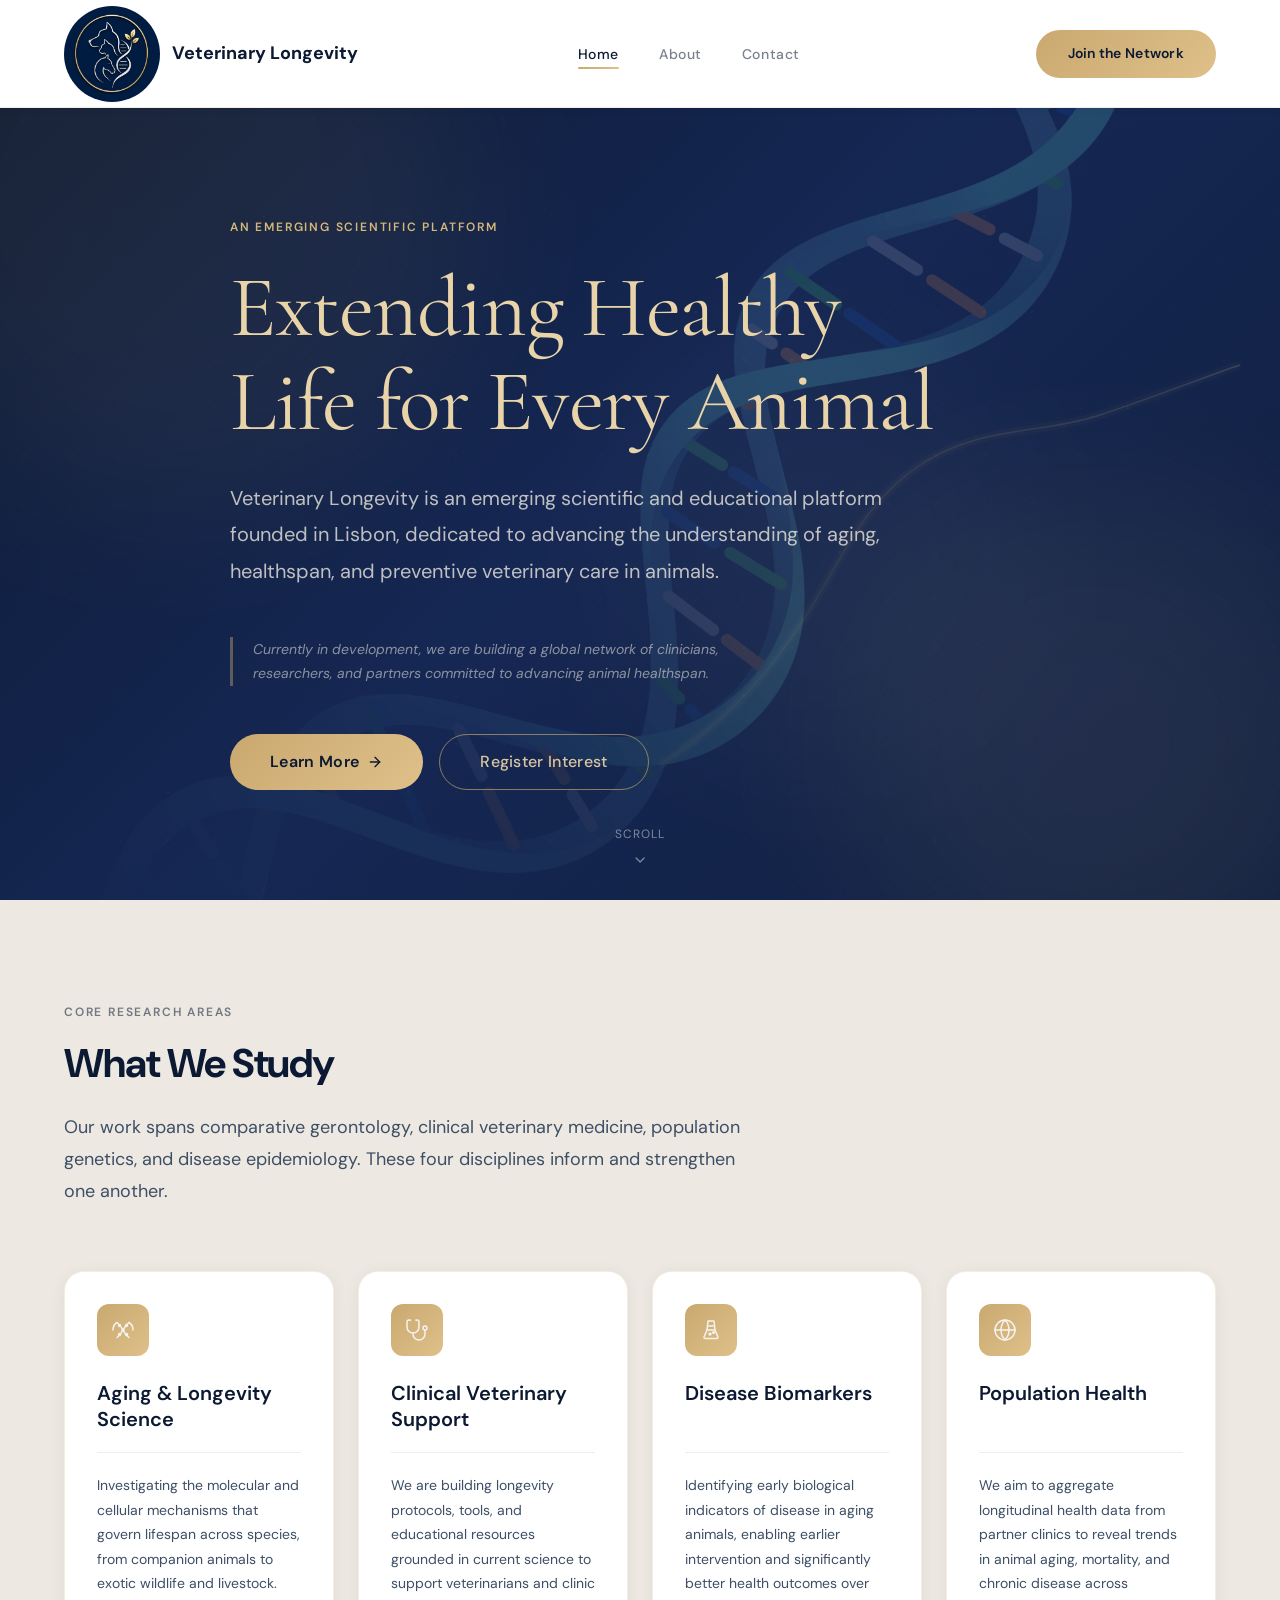
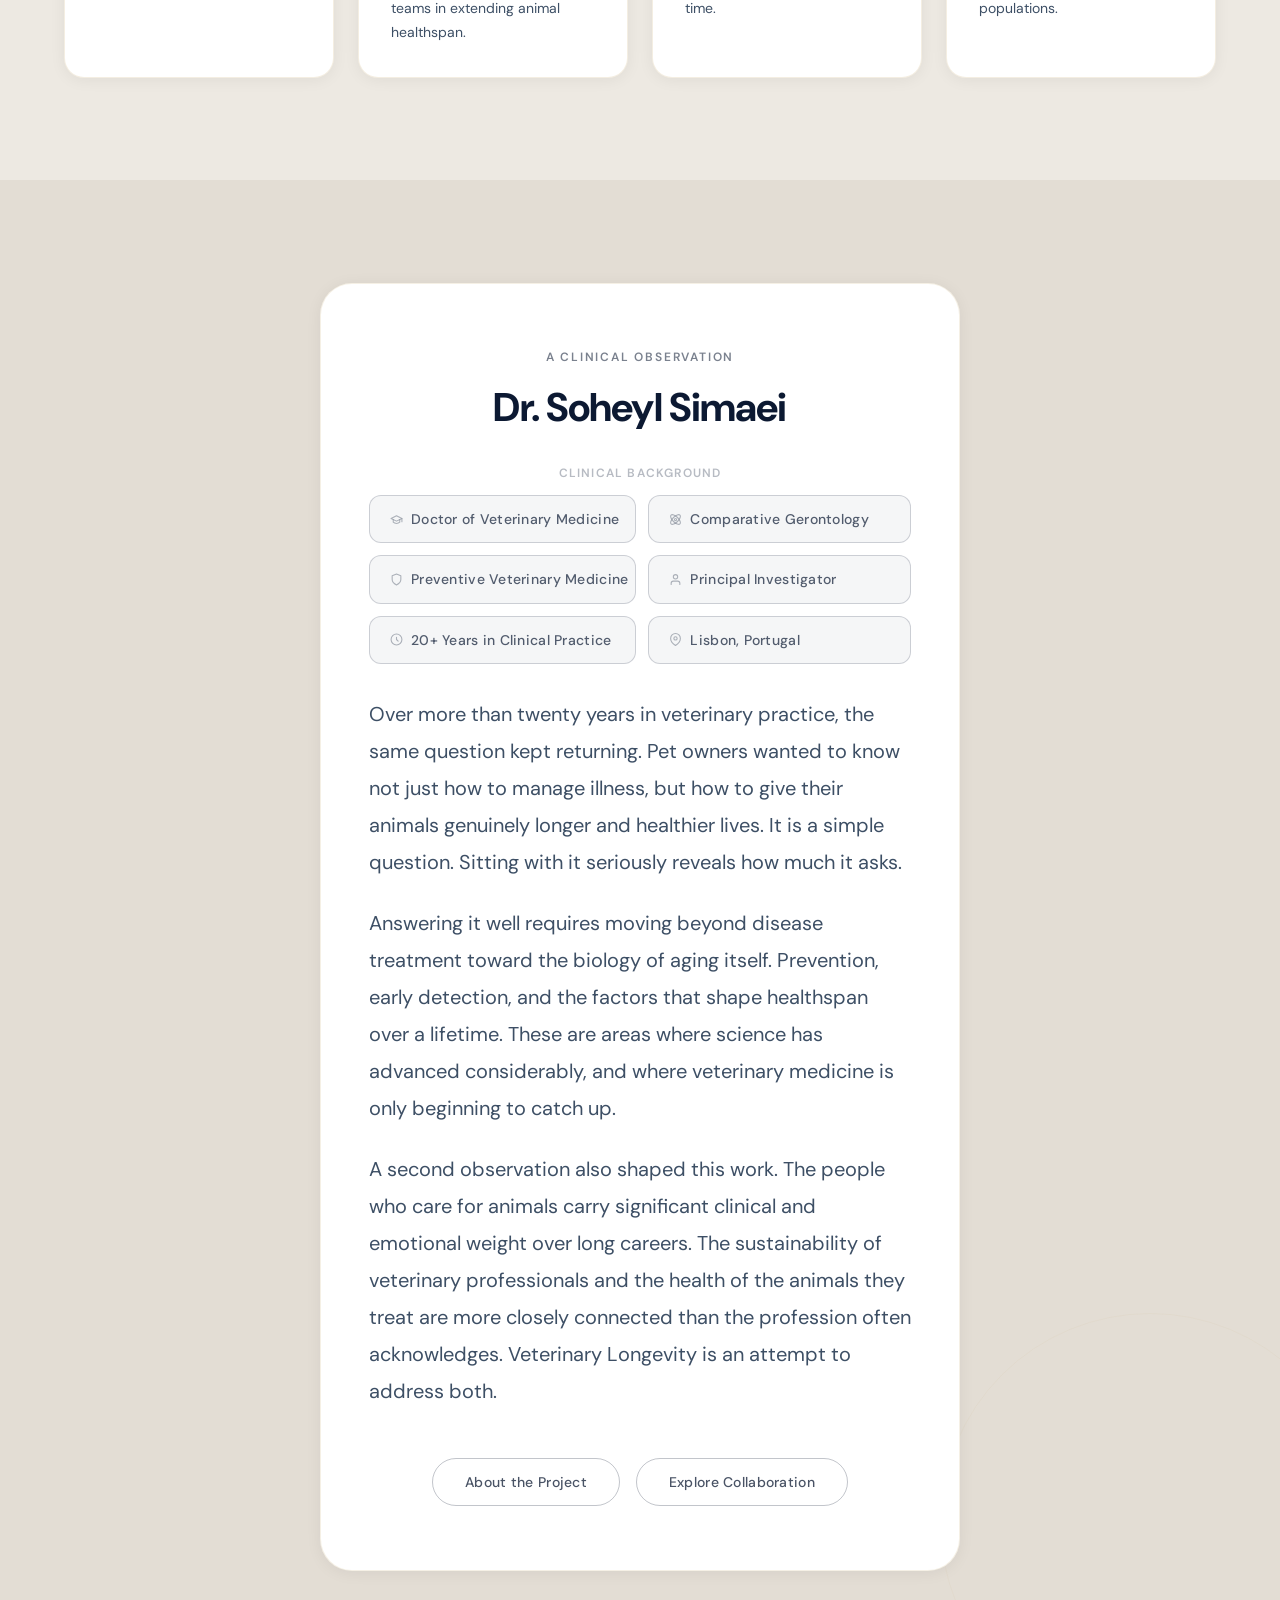
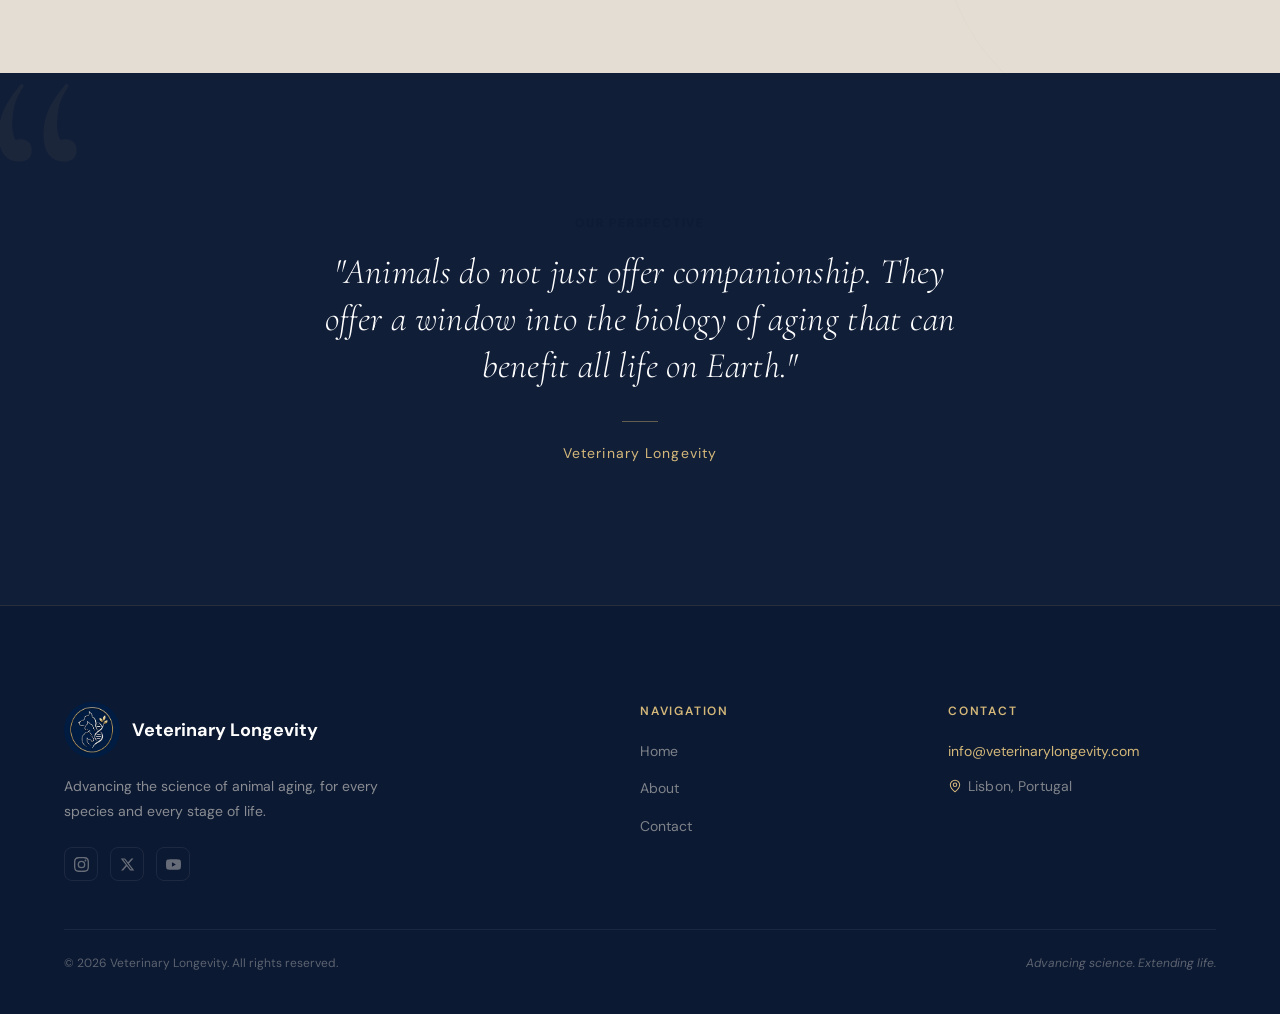
==== commit aec87c4b: "Reorganise credential pills into structured 2-column grid Replaces flex-wrap layout (uneven rows) wi" ====
--- a/index.html
+++ b/index.html
@@ -243,6 +243,14 @@
               Comparative Gerontology
             </span>
             <span class="founder__credential">
+              <svg width="13" height="13" viewBox="0 0 24 24" fill="none" stroke="currentColor" stroke-width="2" stroke-linecap="round" stroke-linejoin="round" aria-hidden="true"><path d="M12 22s8-4 8-10V5l-8-3-8 3v7c0 6 8 10 8 10z"/></svg>
+              Preventive Veterinary Medicine
+            </span>
+            <span class="founder__credential">
+              <svg width="13" height="13" viewBox="0 0 24 24" fill="none" stroke="currentColor" stroke-width="2" stroke-linecap="round" stroke-linejoin="round" aria-hidden="true"><path d="M20 21v-2a4 4 0 0 0-4-4H8a4 4 0 0 0-4 4v2"/><circle cx="12" cy="7" r="4"/></svg>
+              Principal Investigator
+            </span>
+            <span class="founder__credential">
               <svg width="13" height="13" viewBox="0 0 24 24" fill="none" stroke="currentColor" stroke-width="2" stroke-linecap="round" stroke-linejoin="round" aria-hidden="true"><circle cx="12" cy="12" r="10"/><path d="M12 8v4l3 3"/></svg>
               20+ Years in Clinical Practice
             </span>
--- a/css/styles.css
+++ b/css/styles.css
@@ -892,6 +892,11 @@
 
 .our-story__text {
   max-width: 68ch;
+  background: var(--gradient-card);
+  border: var(--border-subtle);
+  border-radius: var(--radius-xl);
+  padding: clamp(var(--space-8), 4vw, var(--space-12));
+  box-shadow: var(--shadow-card);
 }
 
 .our-story__text .heading-lg {
@@ -904,8 +909,7 @@
   font-size: 1.0625rem;
   line-height: 1.75;
   margin-top: var(--space-6);
-  text-align: justify;
-  hyphens: auto;
+  text-align: left;
 }
 
 .our-story__text p:first-of-type {
@@ -1068,8 +1072,16 @@
 .contact-split {
   display: grid;
   grid-template-columns: 1fr;
-  gap: var(--space-12);
+  gap: var(--space-8);
   align-items: start;
+}
+
+.contact-info {
+  background: var(--gradient-card);
+  border: var(--border-subtle);
+  border-radius: var(--radius-xl);
+  padding: var(--space-10) var(--space-8);
+  box-shadow: var(--shadow-card);
 }
 
 .contact-info__title {
@@ -1272,6 +1284,13 @@
   text-align: center;
   max-width: 700px;
   margin: 0 auto;
+  background: var(--gradient-card);
+  border: var(--border-subtle);
+  border-radius: var(--radius-2xl);
+  padding: clamp(var(--space-10), 5vw, var(--space-16)) clamp(var(--space-8), 5vw, var(--space-12));
+  box-shadow: var(--shadow-card);
+  position: relative;
+  z-index: 1;
 }
 
 .founder__inner .heading-lg {
@@ -1302,21 +1321,21 @@
 }
 
 .founder__credentials {
-  display: flex;
-  flex-wrap: wrap;
-  justify-content: center;
+  display: grid;
+  grid-template-columns: repeat(2, 1fr);
+  gap: var(--space-3);
+  max-width: 560px;
+  margin: 0 auto var(--space-8);
+}
+
+.founder__credential {
+  display: flex;
+  align-items: center;
   gap: var(--space-2);
-  margin-bottom: var(--space-8);
-}
-
-.founder__credential {
-  display: inline-flex;
-  align-items: center;
-  gap: var(--space-2);
-  padding: var(--space-2) var(--space-5);
+  padding: var(--space-3) var(--space-5);
   background: rgba(201,169,111,0.07);
   border: 1px solid rgba(201,169,111,0.32);
-  border-radius: var(--radius-full);
+  border-radius: var(--radius-lg);
   font-size: var(--text-sm);
   font-weight: var(--font-weight-medium);
   letter-spacing: 0.02em;
@@ -1611,15 +1630,32 @@
   .accordion__trigger { color: #0c1932; }
   .accordion__body   { color: var(--color-text-secondary); }
 
-  /* --- Our Story text --- */
+  /* --- Our Story text box --- */
+  .our-story__text {
+    background: #ffffff;
+    border: 1px solid rgba(201,169,111,0.18);
+    box-shadow: 0 2px 16px rgba(0,0,0,0.06);
+  }
   .our-story__text p { color: var(--color-text-secondary); }
   .our-story__text .heading-lg { color: #0c1932; }
 
   /* --- Mission / Vision border --- */
   .mission-card { border-left: 4px solid var(--color-teal-500); }
 
-  /* --- Founder bio --- */
+  /* --- Founder bio box --- */
+  .founder__inner {
+    background: #ffffff;
+    border: 1px solid rgba(201,169,111,0.18);
+    box-shadow: 0 2px 16px rgba(0,0,0,0.06);
+  }
   .founder__bio { color: var(--color-text-secondary); }
+
+  /* --- Contact info box --- */
+  .contact-info {
+    background: #ffffff;
+    border: 1px solid rgba(201,169,111,0.18);
+    box-shadow: 0 2px 16px rgba(0,0,0,0.06);
+  }
 
   /* --- Section sub-headings --- */
   .section-header__sub { color: var(--color-text-secondary); }
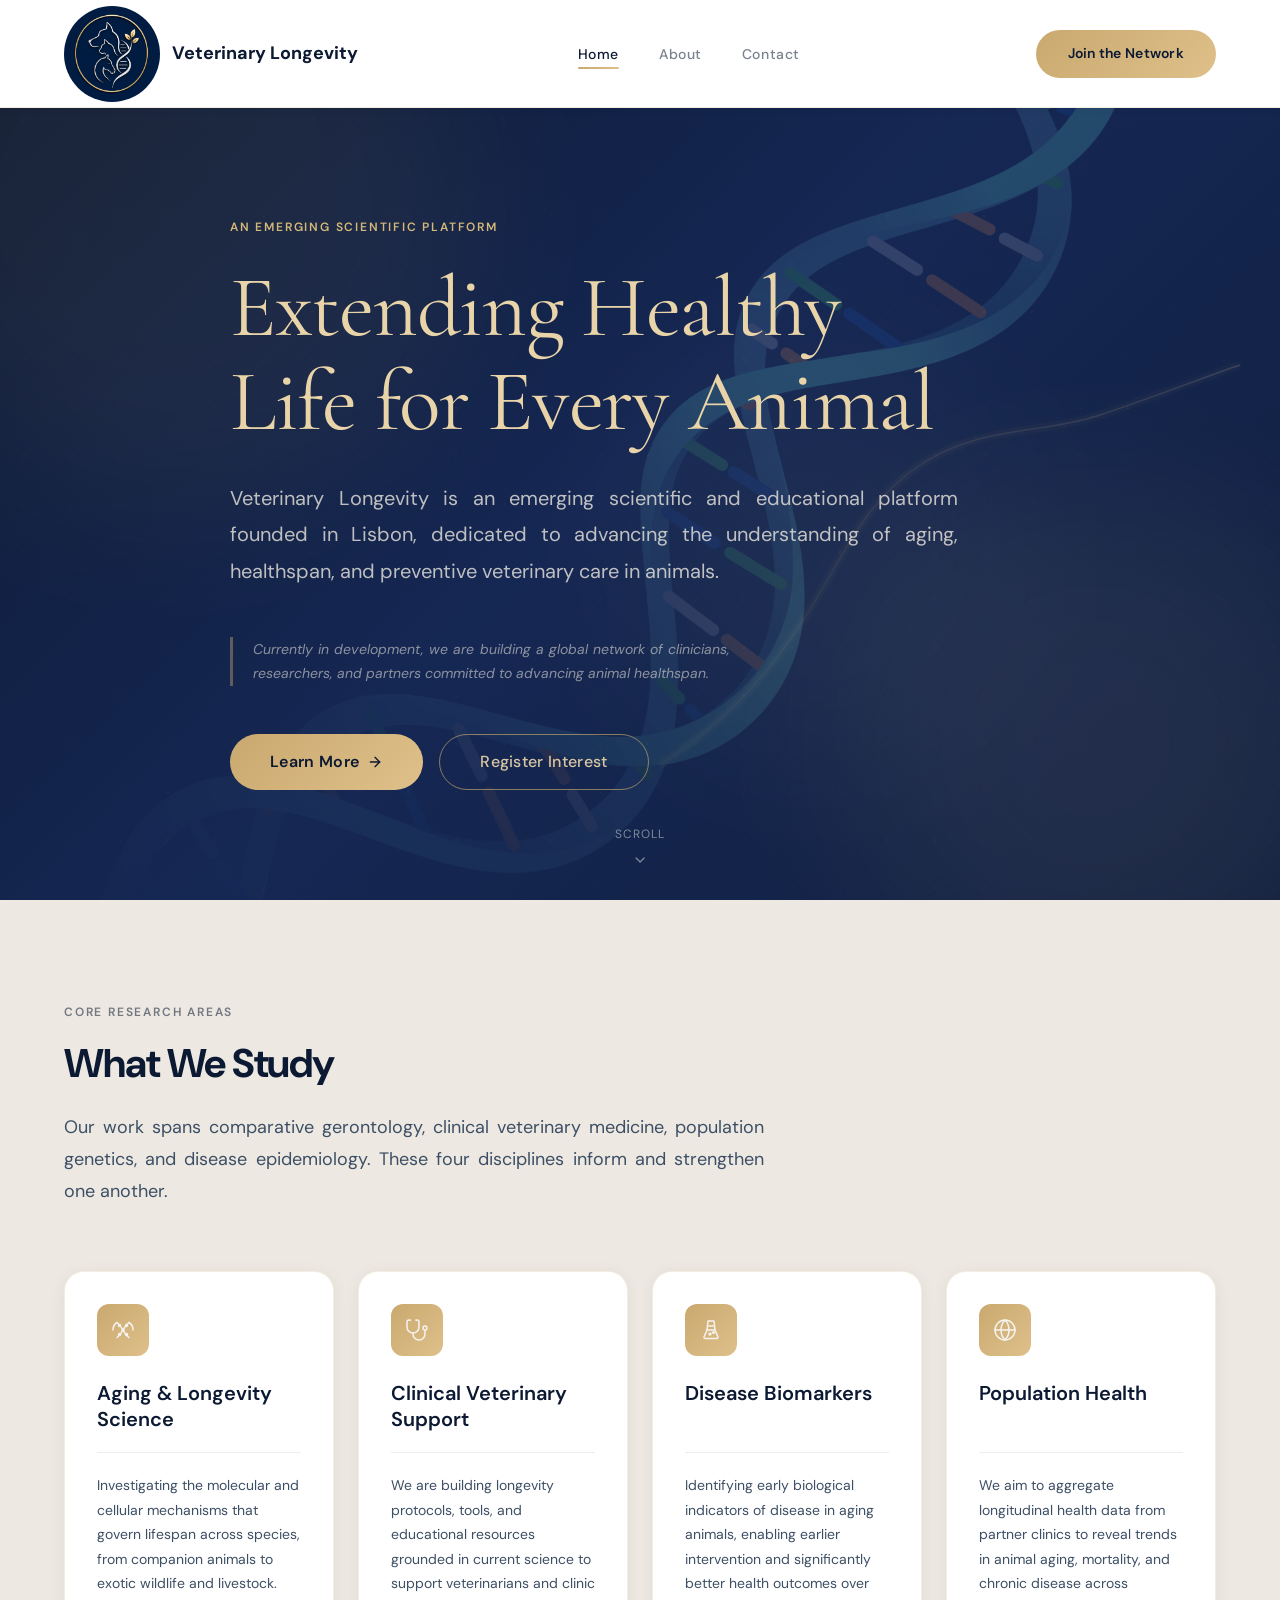
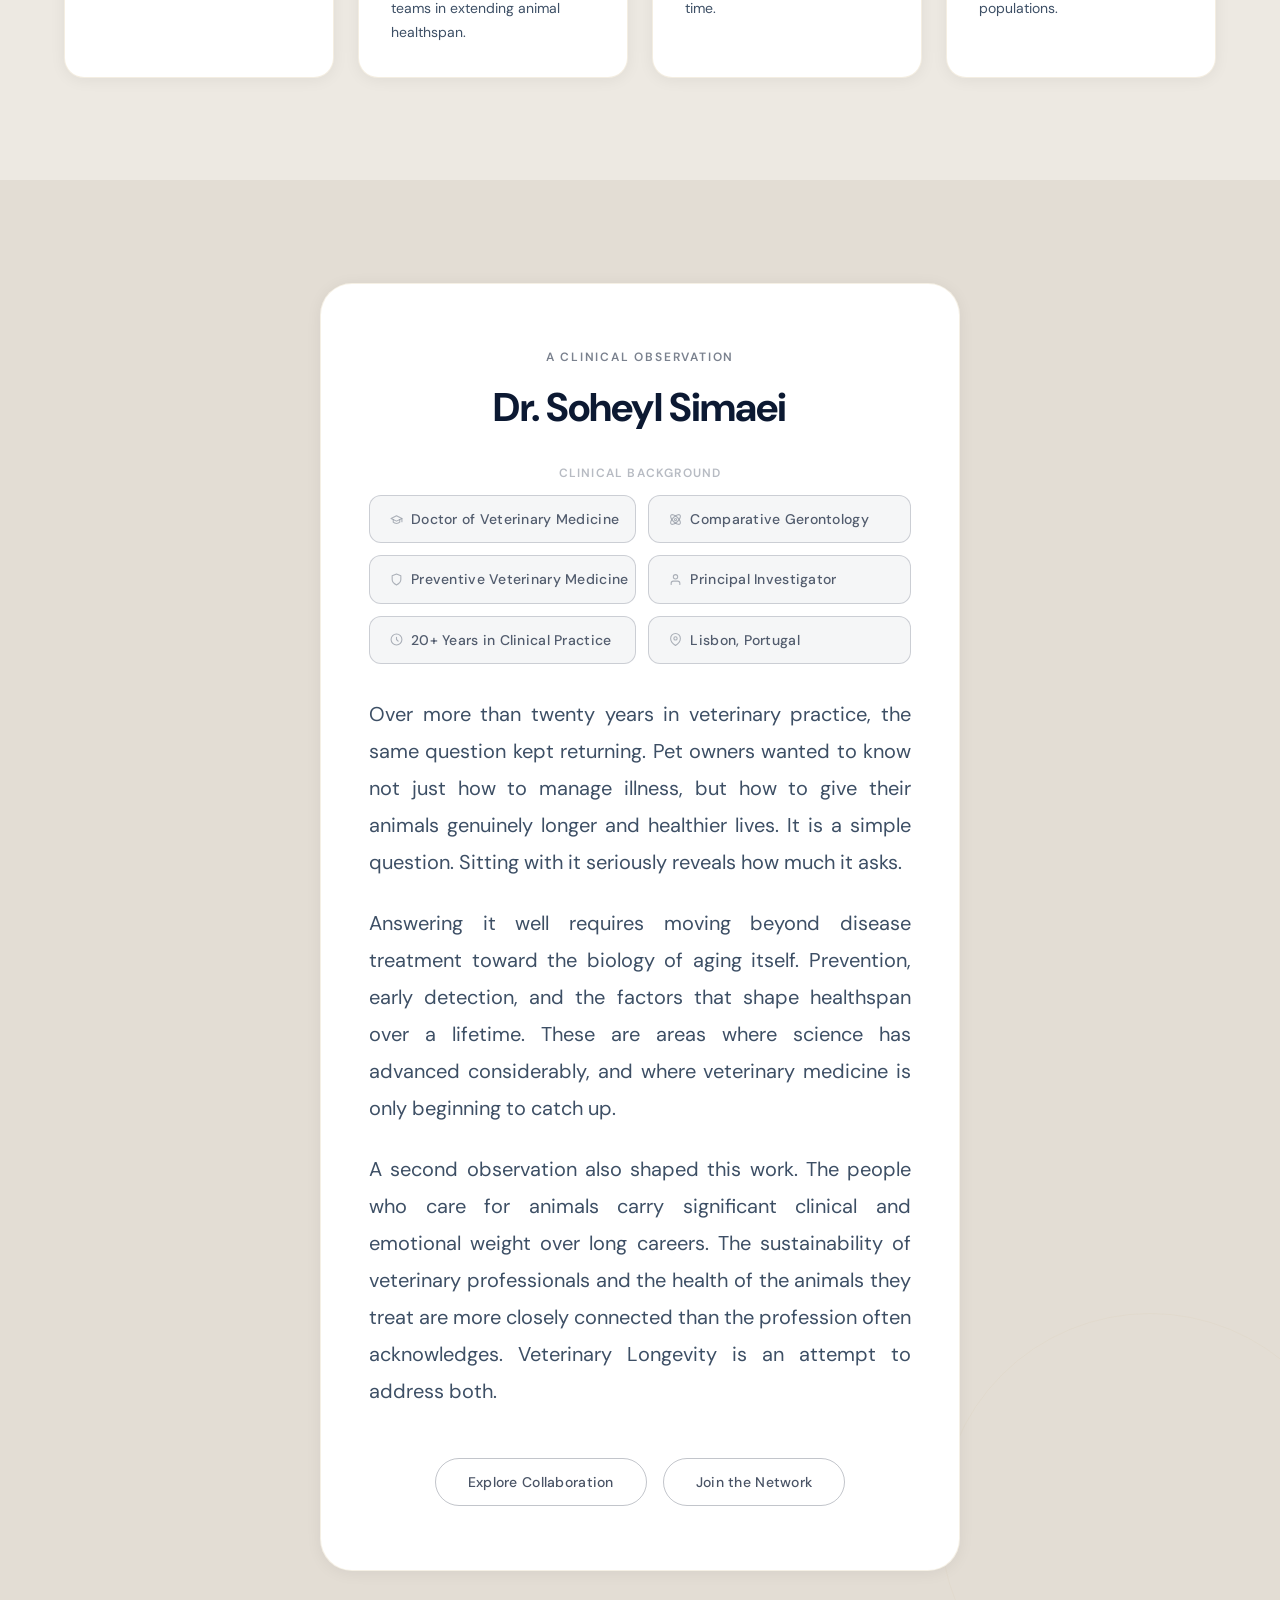
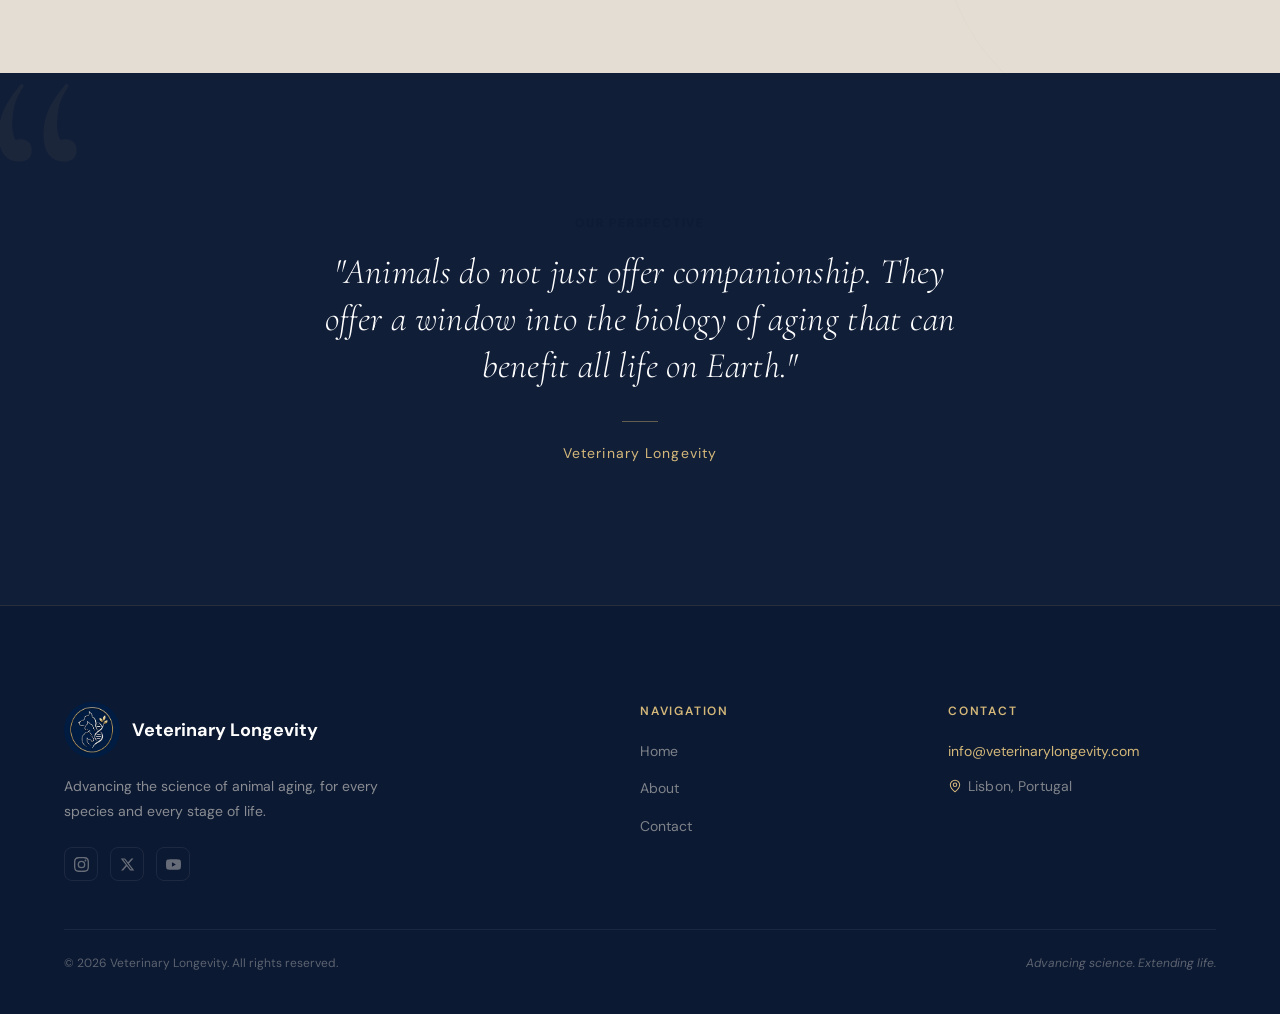
==== commit 32dff7c6: "Sync Clinical Observation action buttons across home and about pages Both pages now show identical b" ====
--- a/index.html
+++ b/index.html
@@ -265,8 +265,8 @@
             <p>A second observation also shaped this work. The people who care for animals carry significant clinical and emotional weight over long careers. The sustainability of veterinary professionals and the health of the animals they treat are more closely connected than the profession often acknowledges. Veterinary Longevity is an attempt to address both.</p>
           </div>
           <div class="founder__actions">
-            <a href="about.html" class="btn btn--ghost">About the Project</a>
             <a href="contact.html" class="btn btn--ghost">Explore Collaboration</a>
+            <a href="contact.html" class="btn btn--ghost">Join the Network</a>
           </div>
         </div>
       </div>
--- a/css/styles.css
+++ b/css/styles.css
@@ -236,6 +236,8 @@
   font-size: var(--text-lg);
   line-height: 1.78;
   margin-top: var(--space-6);
+  text-align: justify;
+  text-align-last: left;
 }
 
 .grid-2 {
@@ -587,6 +589,8 @@
   line-height: 1.82;
   max-width: 52ch;
   margin-bottom: var(--space-12);
+  text-align: justify;
+  text-align-last: left;
 }
 
 .hero__note {
@@ -597,6 +601,8 @@
   margin-bottom: var(--space-12);
   padding-left: var(--space-5);
   border-left: 3px solid rgba(201,169,111,0.42);
+  text-align: justify;
+  text-align-last: left;
   font-style: italic;
 }
 
@@ -876,6 +882,8 @@
   line-height: 1.8;
   max-width: 52ch;
   margin-top: var(--space-6);
+  text-align: justify;
+  text-align-last: left;
 }
 
 /* ============================================
@@ -909,7 +917,8 @@
   font-size: 1.0625rem;
   line-height: 1.75;
   margin-top: var(--space-6);
-  text-align: left;
+  text-align: justify;
+  text-align-last: left;
 }
 
 .our-story__text p:first-of-type {
@@ -1001,6 +1010,8 @@
   color: var(--color-text-secondary);
   line-height: 1.82;
   font-size: 1.0125rem;
+  text-align: justify;
+  text-align-last: left;
 }
 
 /* Team */
@@ -1097,6 +1108,8 @@
   color: var(--color-text-secondary);
   line-height: var(--leading-relaxed);
   margin-bottom: var(--space-8);
+  text-align: justify;
+  text-align-last: left;
 }
 
 .contact-info__email-pill {
@@ -1303,7 +1316,8 @@
   line-height: 1.85;
   margin-top: var(--space-8);
   margin-bottom: var(--space-12);
-  text-align: left;
+  text-align: justify;
+  text-align-last: left;
 }
 
 .founder__bio p + p {
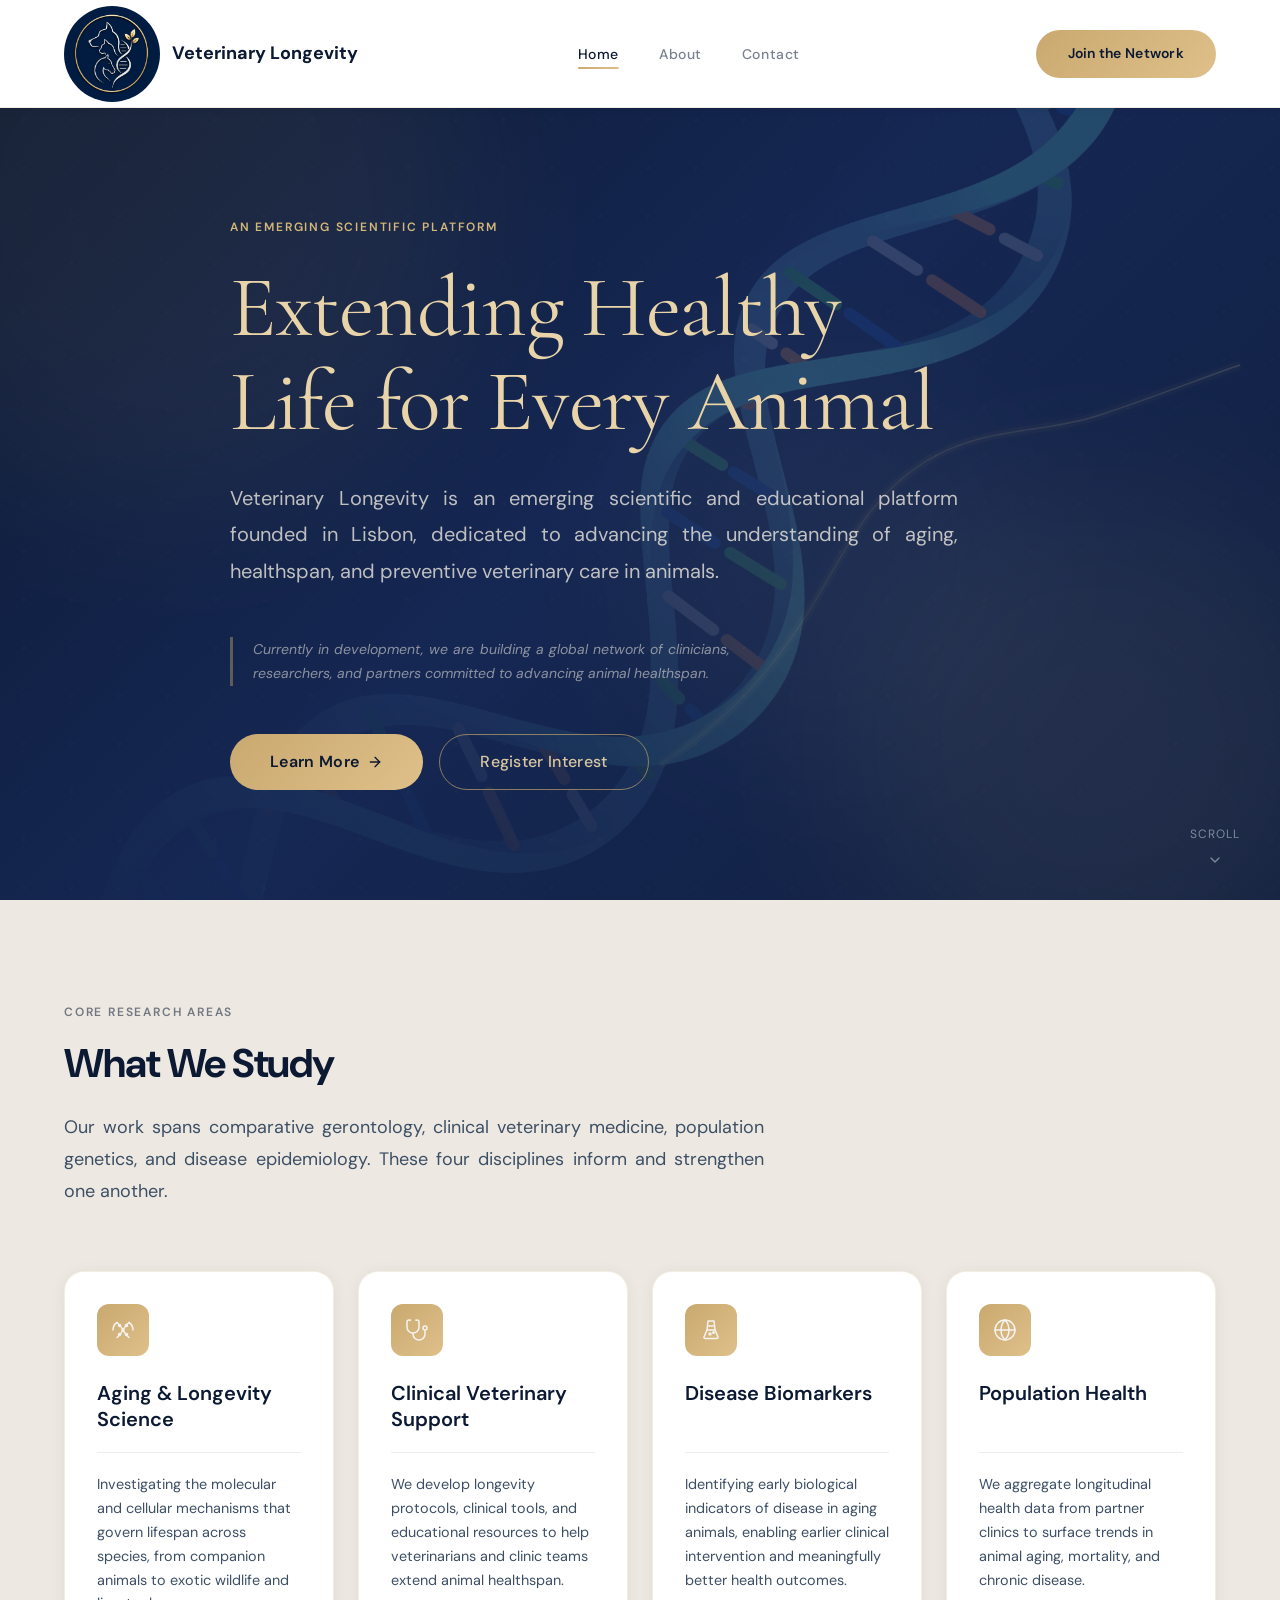
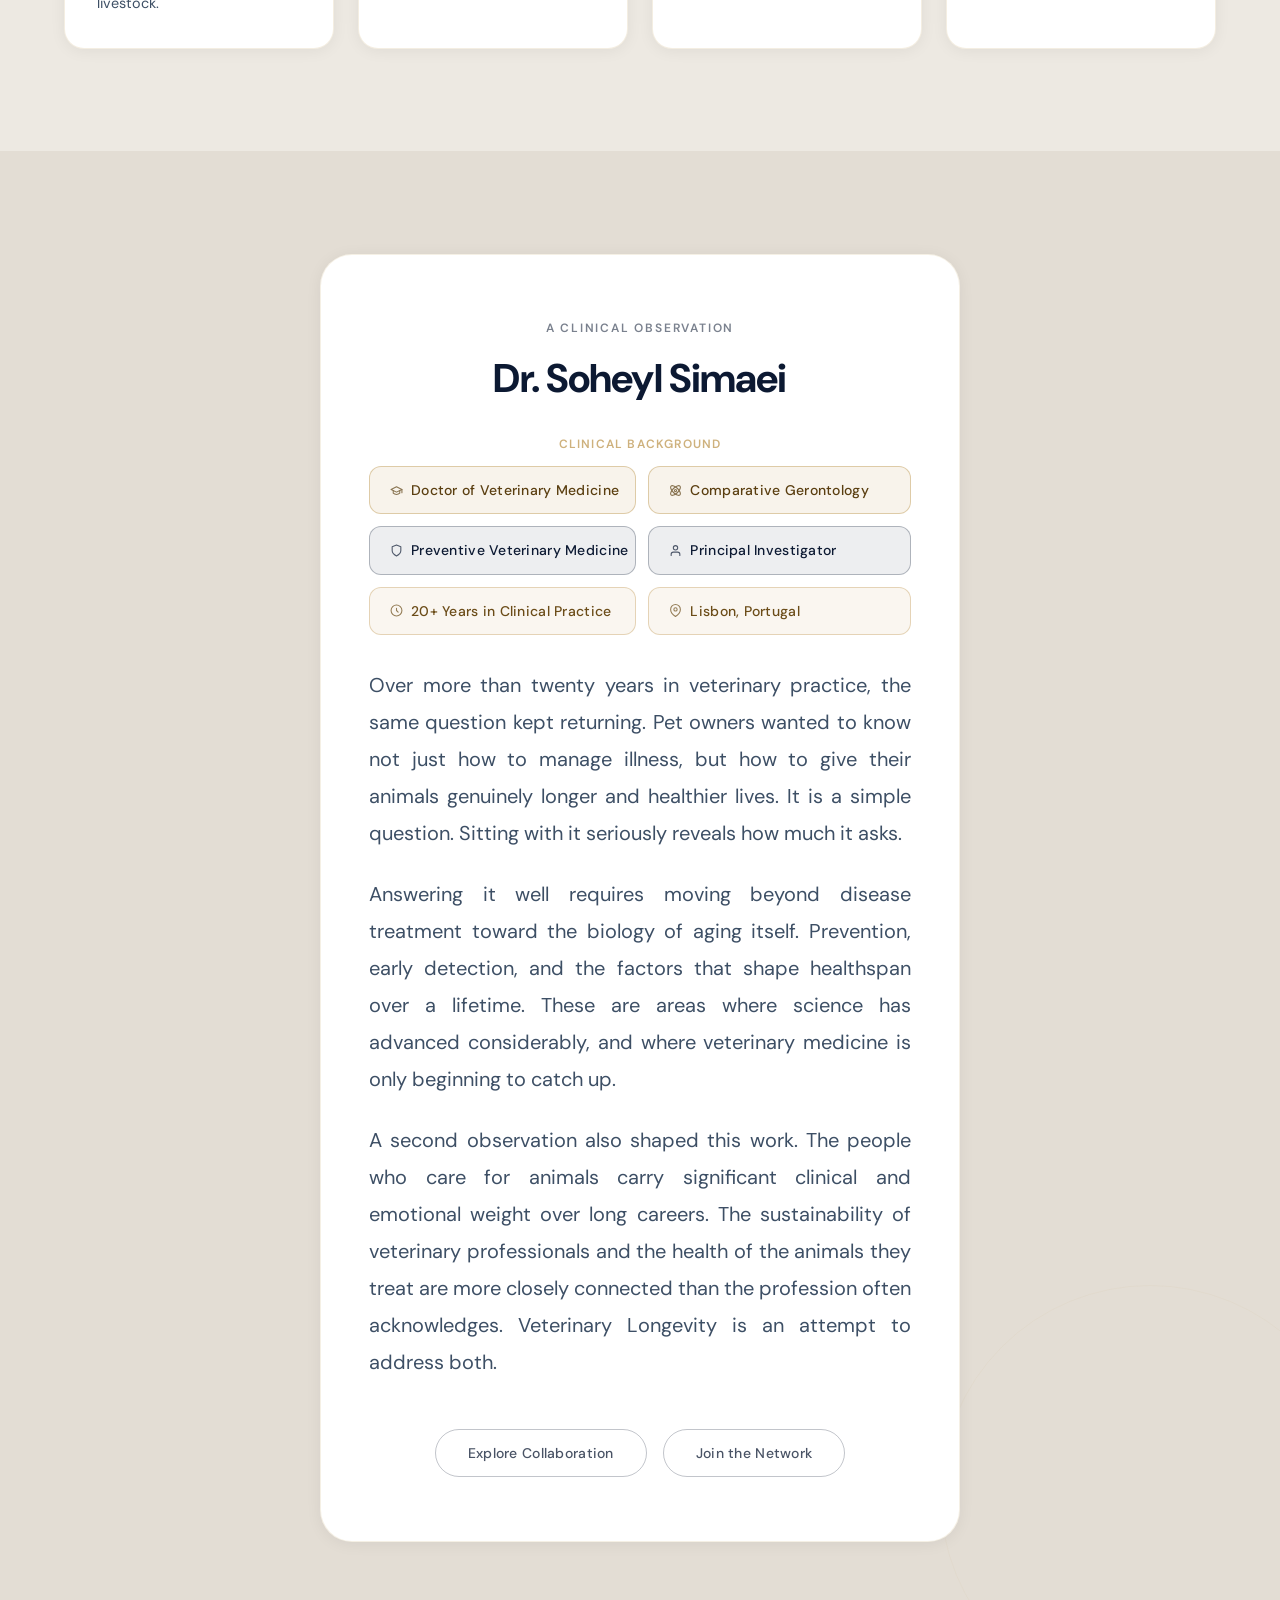
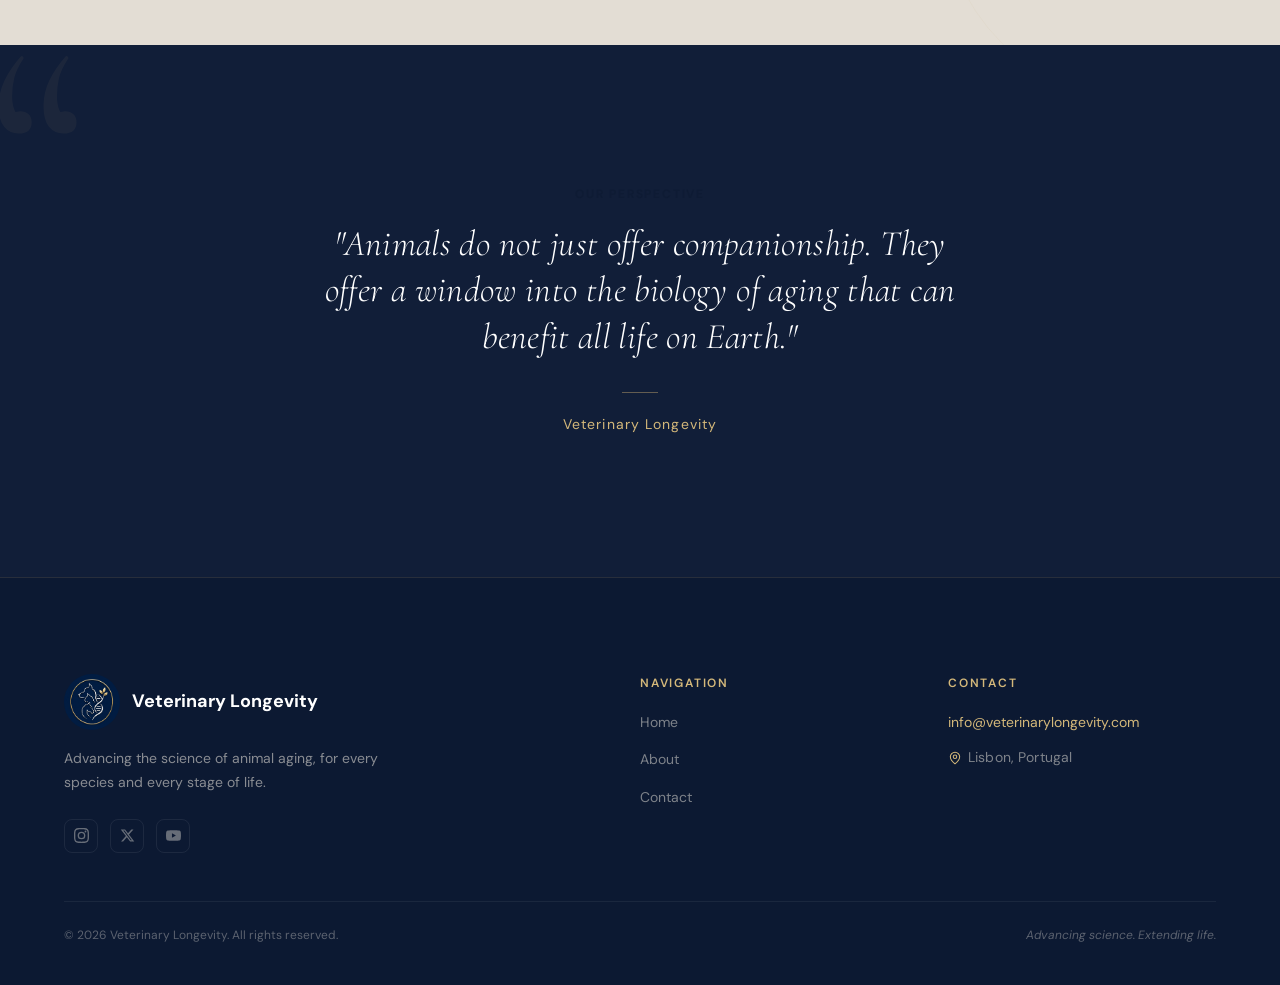
==== commit 2ef2099f: "Refine research card text alignment, rhythm, and copy CSS: line-height tightened to 1.65 (from 1.75)" ====
--- a/index.html
+++ b/index.html
@@ -195,7 +195,7 @@
               </svg>
             </div>
             <h3 class="card__title">Clinical Veterinary Support</h3>
-            <p class="card__text">We are building longevity protocols, tools, and educational resources grounded in current science to support veterinarians and clinic teams in extending animal healthspan.</p>
+            <p class="card__text">We develop longevity protocols, clinical tools, and educational resources to help veterinarians and clinic teams extend animal healthspan.</p>
           </article>
 
           <article class="card animate-scale delay-3">
@@ -207,7 +207,7 @@
               </svg>
             </div>
             <h3 class="card__title">Disease Biomarkers</h3>
-            <p class="card__text">Identifying early biological indicators of disease in aging animals, enabling earlier intervention and significantly better health outcomes over time.</p>
+            <p class="card__text">Identifying early biological indicators of disease in aging animals, enabling earlier clinical intervention and meaningfully better health outcomes.</p>
           </article>
 
           <article class="card animate-scale delay-4">
@@ -220,7 +220,7 @@
               </svg>
             </div>
             <h3 class="card__title">Population Health</h3>
-            <p class="card__text">We aim to aggregate longitudinal health data from partner clinics to reveal trends in animal aging, mortality, and chronic disease across populations.</p>
+            <p class="card__text">We aggregate longitudinal health data from partner clinics to surface trends in animal aging, mortality, and chronic disease.</p>
           </article>
         </div>
       </div>
--- a/css/styles.css
+++ b/css/styles.css
@@ -616,8 +616,7 @@
 .hero__scroll-hint {
   position: absolute;
   bottom: var(--space-8);
-  left: 50%;
-  transform: translateX(-50%);
+  right: var(--space-10);
   z-index: 1;
   display: flex;
   flex-direction: column;
@@ -631,8 +630,8 @@
 }
 
 @keyframes scrollHintBounce {
-  0%, 100% { transform: translateX(-50%) translateY(0); }
-  50%       { transform: translateX(-50%) translateY(8px); }
+  0%, 100% { transform: translateY(0); }
+  50%       { transform: translateY(8px); }
 }
 
 .hero__trajectory {
@@ -746,11 +745,12 @@
 .card__text {
   flex: 1;
   color: var(--color-text-secondary);
-  line-height: var(--leading-relaxed);
-  font-size: var(--text-sm);
+  line-height: 1.65;
+  font-size: 0.9rem;
   margin-top: var(--space-5);
   padding-top: var(--space-5);
   border-top: var(--border-subtle);
+  text-align: left;
 }
 
 /* ============================================
@@ -1156,6 +1156,7 @@
   color: var(--color-text-secondary);
   font-size: var(--text-sm);
   line-height: var(--leading-relaxed);
+  text-align: left;
 }
 
 .contact-info__expects-list li::before {
@@ -1330,7 +1331,6 @@
   letter-spacing: 0.1em;
   text-transform: uppercase;
   color: var(--color-teal-400);
-  opacity: 0.65;
   margin-bottom: var(--space-3);
 }
 
@@ -1347,18 +1347,40 @@
   align-items: center;
   gap: var(--space-2);
   padding: var(--space-3) var(--space-5);
-  background: rgba(201,169,111,0.07);
-  border: 1px solid rgba(201,169,111,0.32);
   border-radius: var(--radius-lg);
   font-size: var(--text-sm);
   font-weight: var(--font-weight-medium);
   letter-spacing: 0.02em;
+  white-space: nowrap;
+}
+
+/* Row 1: qualification + research field — gold */
+.founder__credential:nth-child(1),
+.founder__credential:nth-child(2) {
+  background: rgba(201,169,111,0.16);
+  border: 1px solid rgba(201,169,111,0.55);
   color: var(--color-teal-200);
-  white-space: nowrap;
+}
+
+/* Row 2: clinical specialty + role — deep navy accent */
+.founder__credential:nth-child(3),
+.founder__credential:nth-child(4) {
+  background: rgba(23,41,82,0.35);
+  border: 1px solid rgba(201,169,111,0.28);
+  color: var(--color-teal-300);
+}
+
+/* Row 3: experience + location — champagne warm */
+.founder__credential:nth-child(5),
+.founder__credential:nth-child(6) {
+  background: rgba(232,212,168,0.12);
+  border: 1px solid rgba(201,169,111,0.42);
+  color: var(--color-teal-200);
 }
 
 .founder__credential svg {
-  opacity: 0.65;
+  color: var(--color-teal-400);
+  opacity: 0.9;
   flex-shrink: 0;
 }
 
@@ -1581,14 +1603,34 @@
     border-color: rgba(12,25,50,0.42);
   }
 
-  /* --- Founder credential pills (champagne text on warm beige = invisible) --- */
-  .founder__credentials-label { color: rgba(12,25,50,0.45); }
-  .founder__credential {
-    background: rgba(12,25,50,0.04);
-    border-color: rgba(12,25,50,0.18);
-    color: rgba(12,25,50,0.7);
-  }
-  .founder__credential svg { opacity: 0.45; }
+  /* --- Founder credential pills — light mode colour accents --- */
+  .founder__credentials-label { color: var(--color-teal-500); opacity: 0.9; }
+
+  /* Row 1: qualification + research — warm gold */
+  .founder__credential:nth-child(1),
+  .founder__credential:nth-child(2) {
+    background: rgba(201,169,111,0.14);
+    border-color: rgba(201,169,111,0.55);
+    color: #5a3e10;
+  }
+
+  /* Row 2: clinical specialty + role — navy */
+  .founder__credential:nth-child(3),
+  .founder__credential:nth-child(4) {
+    background: rgba(12,25,50,0.07);
+    border-color: rgba(12,25,50,0.28);
+    color: #0c1932;
+  }
+
+  /* Row 3: experience + location — champagne tint */
+  .founder__credential:nth-child(5),
+  .founder__credential:nth-child(6) {
+    background: rgba(201,169,111,0.1);
+    border-color: rgba(201,169,111,0.45);
+    color: #6b4c18;
+  }
+
+  .founder__credential svg { color: inherit; opacity: 0.7; }
 
   /* --- Editorial section must stay dark (white quote text would be on warm beige) --- */
   .editorial { background: #111e38; }
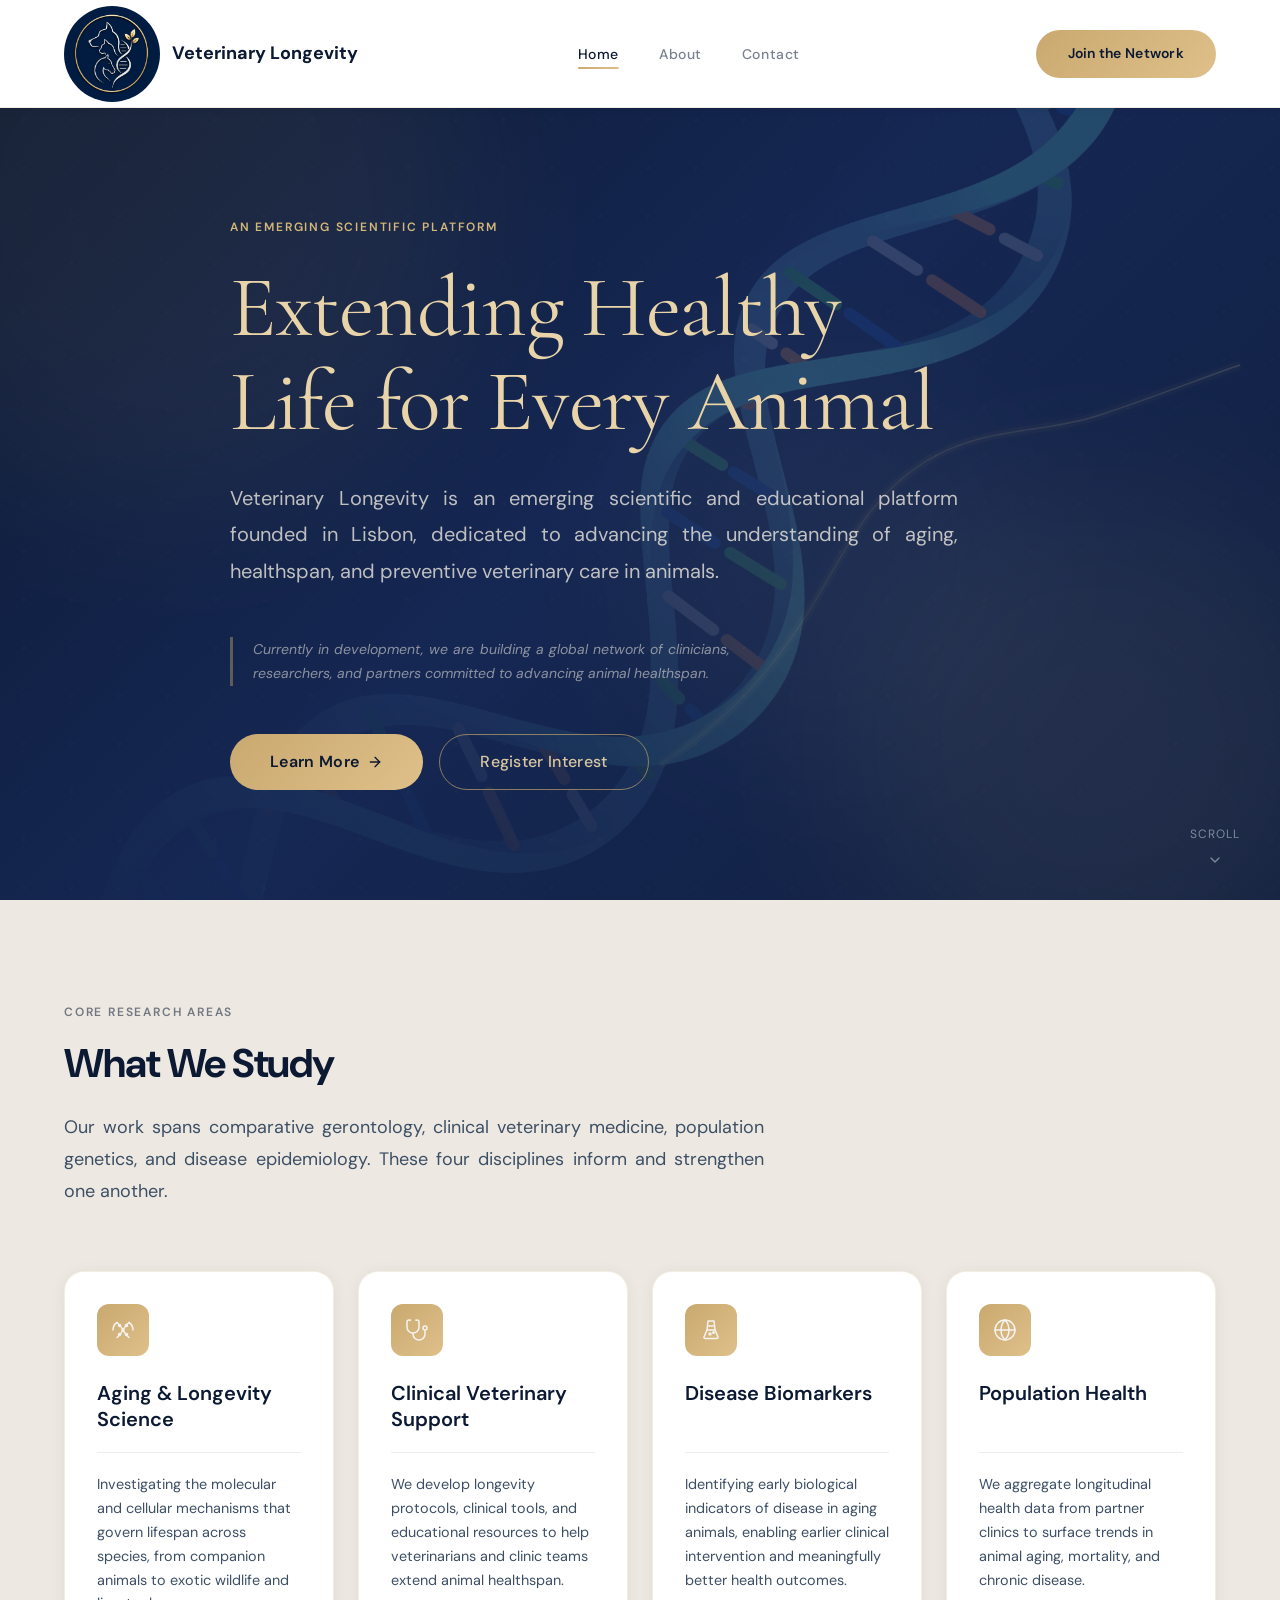
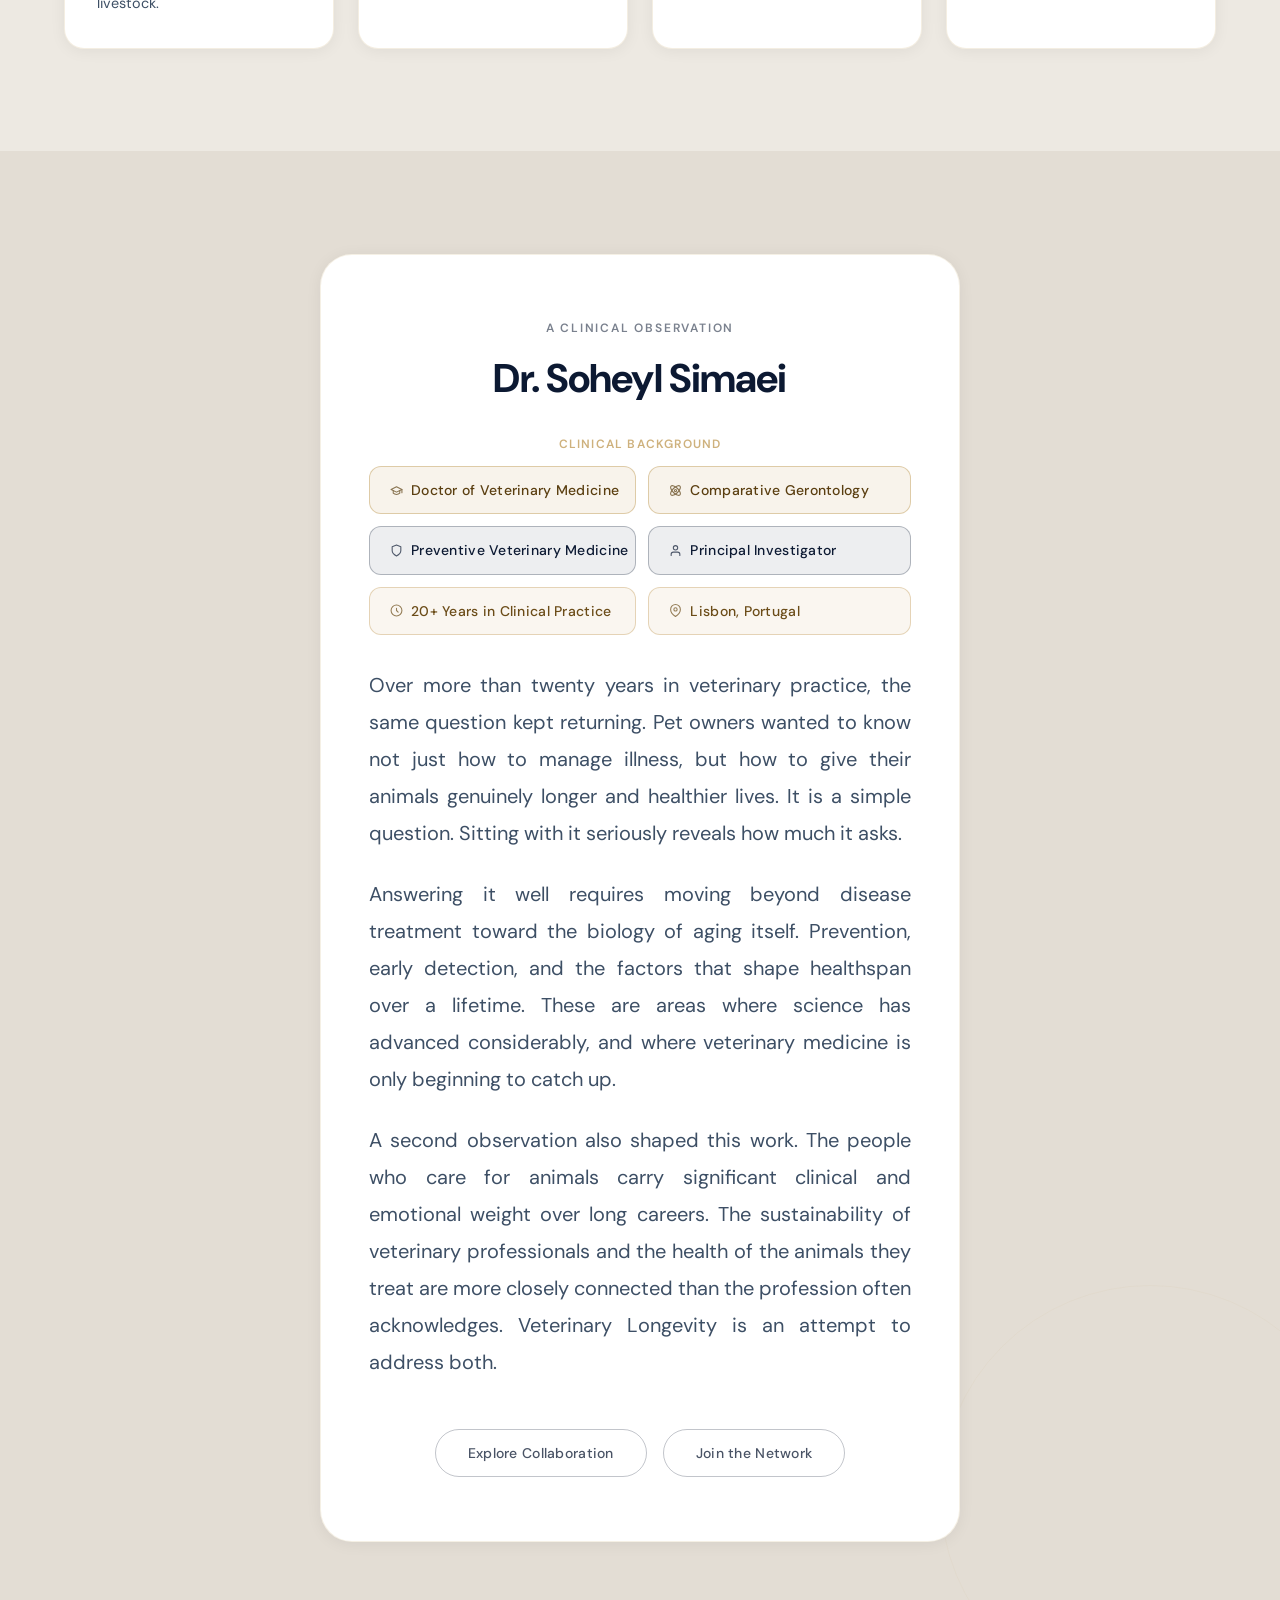
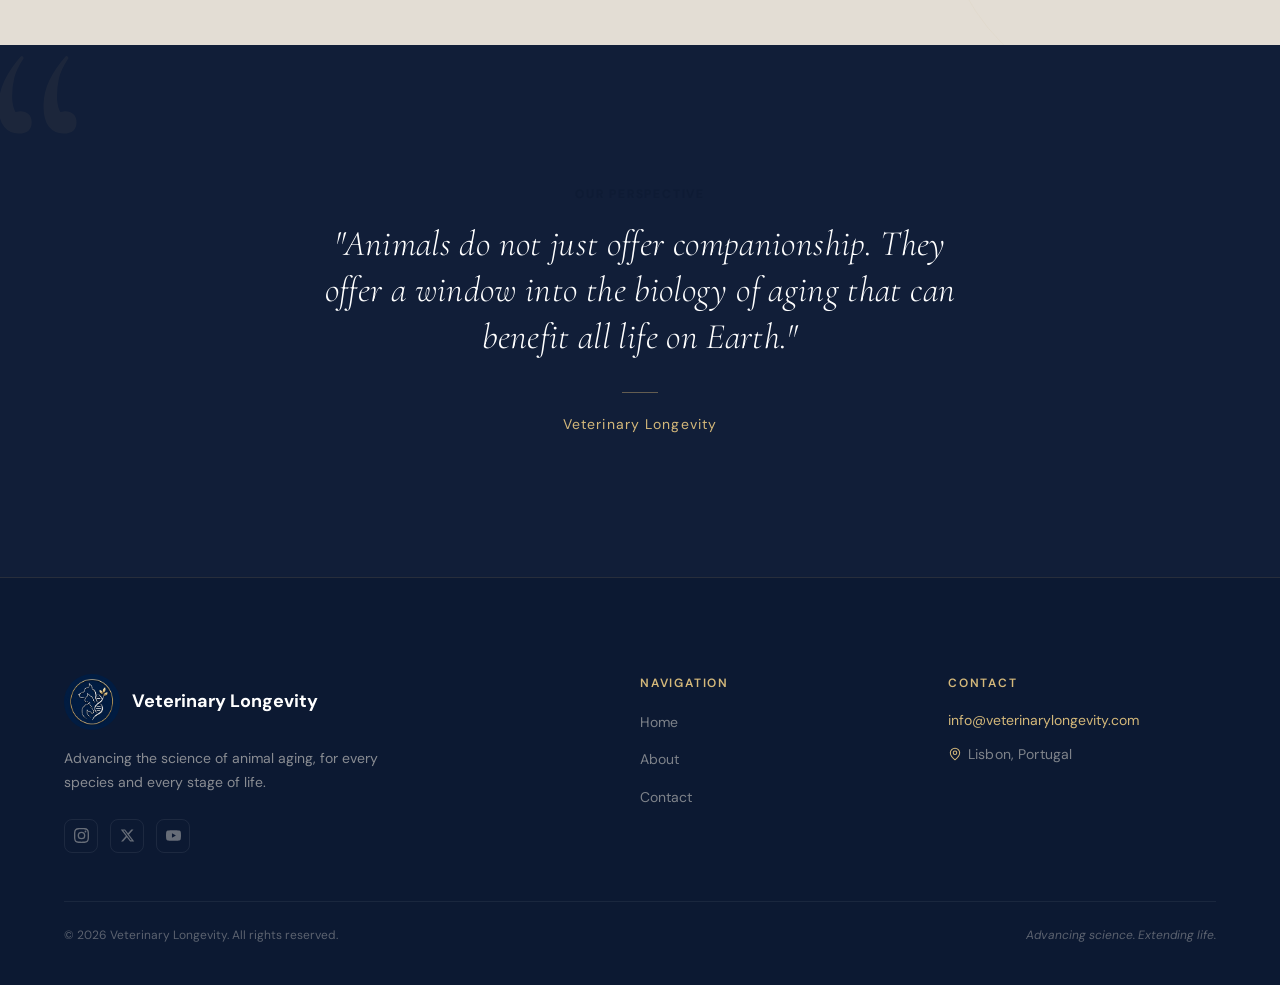
==== commit 71fcb8bc: "Fix footer contact alignment on mobile Wrap email and location in .footer__contact flex column so th" ====
--- a/index.html
+++ b/index.html
@@ -88,15 +88,17 @@
       </button>
     </div>
 
-    <div class="nav__mobile" id="mobile-menu" aria-hidden="true">
-      <ul role="list">
-        <li><a href="index.html" class="nav__mobile-link">Home</a></li>
-        <li><a href="about.html" class="nav__mobile-link">About</a></li>
-        <li><a href="contact.html" class="nav__mobile-link">Contact</a></li>
-      </ul>
-      <a href="contact.html" class="btn btn--primary">Join the Network</a>
-    </div>
   </nav>
+
+  <!-- Mobile menu lives OUTSIDE <nav> to avoid iOS backdrop-filter stacking context bug -->
+  <div class="nav__mobile" id="mobile-menu" aria-hidden="true">
+    <ul role="list">
+      <li><a href="index.html" class="nav__mobile-link">Home</a></li>
+      <li><a href="about.html" class="nav__mobile-link">About</a></li>
+      <li><a href="contact.html" class="nav__mobile-link">Contact</a></li>
+    </ul>
+    <a href="contact.html" class="btn btn--primary">Join the Network</a>
+  </div>
 
   <main>
 
@@ -321,14 +323,16 @@
 
         <div>
           <h3 class="footer__heading">Contact</h3>
-          <a href="mailto:info@veterinarylongevity.com" class="footer__email">info@veterinarylongevity.com</a>
-          <p class="footer__location" aria-label="Location">
-            <svg width="14" height="14" viewBox="0 0 24 24" fill="none" stroke="currentColor" stroke-width="1.8" stroke-linecap="round" stroke-linejoin="round" aria-hidden="true">
-              <path d="M20 10c0 6-8 12-8 12s-8-6-8-12a8 8 0 0 1 16 0Z"/>
-              <circle cx="12" cy="10" r="3"/>
-            </svg>
-            Lisbon, Portugal
-          </p>
+          <div class="footer__contact">
+            <a href="mailto:info@veterinarylongevity.com" class="footer__email">info@veterinarylongevity.com</a>
+            <p class="footer__location" aria-label="Location">
+              <svg width="14" height="14" viewBox="0 0 24 24" fill="none" stroke="currentColor" stroke-width="1.8" stroke-linecap="round" stroke-linejoin="round" aria-hidden="true">
+                <path d="M20 10c0 6-8 12-8 12s-8-6-8-12a8 8 0 0 1 16 0Z"/>
+                <circle cx="12" cy="10" r="3"/>
+              </svg>
+              Lisbon, Portugal
+            </p>
+          </div>
         </div>
       </div>
 
--- a/css/styles.css
+++ b/css/styles.css
@@ -374,26 +374,36 @@
 .nav__mobile {
   display: none;
   position: fixed;
-  inset: 0;                        /* full viewport — no gaps on any browser */
-  z-index: 9998;                   /* below nav (9999), above everything else */
-  background: #0c1932;             /* hard-coded dark navy — never a variable */
+  top: 0; left: 0; right: 0; bottom: 0; /* explicit instead of inset — wider support */
+  width: 100%; height: 100%;             /* belt-and-suspenders for iOS */
+  z-index: 9998;                         /* below nav bar (9999), above everything else */
+  background: #0c1932;
   flex-direction: column;
   align-items: center;
   justify-content: center;
   gap: var(--space-10);
-  padding-top: var(--nav-height);  /* push links below the visible nav bar */
+  padding-top: var(--nav-height);
   opacity: 0;
   visibility: hidden;
   pointer-events: none;
   overflow-y: auto;
   -webkit-overflow-scrolling: touch;
-  transition: opacity 0.3s ease, visibility 0.3s ease;
-}
-
-.nav--open .nav__mobile {
+  transition: opacity 0.28s ease, visibility 0.28s ease;
+}
+
+/* Triggered directly on the element — not via parent selector */
+.nav__mobile.menu--open {
   opacity: 1;
   visibility: visible;
   pointer-events: all;
+}
+
+/* iOS body scroll lock — position:fixed is required; overflow:hidden alone doesn't work on Safari */
+body.menu-open {
+  position: fixed;
+  top: 0;
+  width: 100%;
+  overflow: hidden;
 }
 
 .nav__mobile ul {
@@ -957,10 +967,79 @@
 
 .visual-placeholder svg { position: relative; z-index: 1; }
 
-.mission-vision { background: var(--color-navy-800); }
-
-.mission-card { border-left: 4px solid var(--color-teal-500); }
-.vision-card  { border-left: 4px solid var(--color-cyan-400); }
+.mission-vision {
+  background: var(--color-navy-800);
+  position: relative;
+  overflow: hidden;
+}
+
+/* Subtle warm atmospheric glow */
+.mission-vision::before {
+  content: '';
+  position: absolute;
+  top: 0; left: 0; right: 0; bottom: 0;
+  background: radial-gradient(ellipse at 25% 60%, rgba(201,169,111,0.05) 0%, transparent 60%);
+  pointer-events: none;
+}
+
+/* Override heading to display serif for philosophical weight */
+.mv-section-title {
+  font-family: var(--font-family-display);
+  font-weight: 300;
+  letter-spacing: -0.01em;
+  color: var(--color-teal-300);
+}
+
+/* Two-column editorial split — strict containment, wide gutter */
+.mv-split {
+  display: grid;
+  grid-template-columns: 1fr;
+  gap: var(--space-14);
+  margin-top: clamp(var(--space-16), 6vw, 5.5rem);
+  padding-top: clamp(var(--space-12), 5vw, var(--space-16));
+  border-top: 1px solid rgba(201,169,111,0.14);
+  align-items: start;
+  position: relative;
+  z-index: 1;
+}
+
+@media (min-width: 700px) {
+  .mv-split {
+    grid-template-columns: 1fr 1fr;
+    gap: clamp(4rem, 9vw, 7.5rem);
+  }
+}
+
+/* Each panel is a self-contained editorial column */
+.mv-panel { }
+
+/* Quiet eyebrow — above the heading */
+.mv-label {
+  margin-bottom: var(--space-5);
+  opacity: 0.5;
+  letter-spacing: 0.14em;
+}
+
+/* Cormorant Garamond — philosophical weight, strictly contained */
+.mv-heading {
+  font-family: var(--font-family-display);
+  font-size: clamp(1.8rem, 2vw + 0.6rem, 2.5rem);
+  font-weight: 400;
+  line-height: 1.18;
+  letter-spacing: -0.02em;
+  color: var(--color-white);
+  margin: 0 0 var(--space-6);
+  max-width: 16ch;
+}
+
+/* Strictly contained body column — never bleeds toward the gutter */
+.mv-body {
+  color: var(--color-text-secondary);
+  line-height: 1.82;
+  font-size: 0.95rem;
+  text-align: left;
+  max-width: 40ch;
+}
 
 /* Research Deep */
 .research-deep { background: var(--color-navy-950); }
@@ -1102,14 +1181,16 @@
   color: var(--color-white);
   margin-bottom: var(--space-4);
   line-height: var(--leading-snug);
+  letter-spacing: -0.01em;
 }
 
 .contact-info__text {
   color: var(--color-text-secondary);
-  line-height: var(--leading-relaxed);
+  font-size: 0.925rem;
+  line-height: 1.75;
   margin-bottom: var(--space-8);
-  text-align: justify;
-  text-align-last: left;
+  max-width: 48ch;
+  text-align: left;
 }
 
 .contact-info__email-pill {
@@ -1134,19 +1215,32 @@
 
 .contact-info__email-pill a:hover { color: var(--color-teal-300); }
 
+.contact-info__section {
+  margin-top: 0;
+}
+
+.contact-info__section + .contact-info__section {
+  margin-top: var(--space-10);
+  padding-top: var(--space-8);
+  border-top: 1px solid rgba(201,169,111,0.12);
+}
+
 .contact-info__expects-title {
   font-size: var(--text-xs);
   font-weight: var(--font-weight-semibold);
   letter-spacing: var(--tracking-widest);
   text-transform: uppercase;
-  color: var(--color-gray-400);
-  margin-bottom: var(--space-4);
+  color: var(--color-teal-400);
+  opacity: 0.75;
+  margin-bottom: var(--space-5);
+  padding-bottom: var(--space-3);
+  border-bottom: 1px solid rgba(201,169,111,0.15);
 }
 
 .contact-info__expects-list {
   display: flex;
   flex-direction: column;
-  gap: var(--space-3);
+  gap: 0.5rem;
 }
 
 .contact-info__expects-list li {
@@ -1154,8 +1248,8 @@
   align-items: flex-start;
   gap: var(--space-3);
   color: var(--color-text-secondary);
-  font-size: var(--text-sm);
-  line-height: var(--leading-relaxed);
+  font-size: 0.875rem;
+  line-height: 1.55;
   text-align: left;
 }
 
@@ -1451,7 +1545,16 @@
 
 .footer__link:hover { color: var(--color-white); }
 
+.footer__contact {
+  display: flex;
+  flex-direction: column;
+  align-items: flex-start;
+  gap: var(--space-3);
+}
+
 .footer__email {
+  display: inline-flex;
+  align-items: center;
   font-size: var(--text-sm);
   color: var(--color-teal-400);
   transition: color 0.2s ease;
@@ -1463,7 +1566,6 @@
   display: inline-flex;
   align-items: center;
   gap: 6px;
-  margin-top: var(--space-3);
   font-size: var(--text-sm);
   color: var(--color-text-muted);
   letter-spacing: 0.01em;
@@ -1695,8 +1797,12 @@
   .our-story__text p { color: var(--color-text-secondary); }
   .our-story__text .heading-lg { color: #0c1932; }
 
-  /* --- Mission / Vision border --- */
-  .mission-card { border-left: 4px solid var(--color-teal-500); }
+  /* --- Scientific Direction panels --- */
+  .mv-section-title { color: #0c1932; }
+  .mv-heading { color: #0c1932; }
+  .mv-body { color: #3a4a60; }
+  .mv-label { color: rgba(12,25,50,0.42); opacity: 1; }
+  .mv-split { border-top-color: rgba(12,25,50,0.1); }
 
   /* --- Founder bio box --- */
   .founder__inner {
@@ -1738,7 +1844,14 @@
   }
 
   /* --- Small label text (expects-title on white card) --- */
-  .contact-info__expects-title { color: rgba(12,25,50,0.52); }
+  .contact-info__expects-title {
+    color: rgba(12,25,50,0.48);
+    opacity: 1;
+    border-bottom-color: rgba(12,25,50,0.1);
+  }
+  .contact-info__section + .contact-info__section {
+    border-top-color: rgba(12,25,50,0.08);
+  }
 
   /* --- Nav primary CTA on white nav background --- */
   .nav .btn--primary { color: #0c1932; }
@@ -1791,3 +1904,31 @@
 
   .our-story__grid { grid-template-columns: 1.2fr 0.8fr; }
 }
+
+/* ============================================
+   MOBILE FIXES
+   ============================================ */
+
+/* Credential pills: collapse to single column on small screens */
+@media (max-width: 540px) {
+  .founder__inner {
+    padding-left: var(--space-6);
+    padding-right: var(--space-6);
+  }
+  .founder__credentials {
+    grid-template-columns: 1fr;
+    max-width: 100%;
+  }
+  .founder__credential {
+    white-space: normal;
+    justify-content: flex-start;
+  }
+}
+
+/* Founder bio: remove justify on narrow screens — causes extreme word gaps */
+@media (max-width: 640px) {
+  .founder__bio {
+    text-align: left;
+    font-size: var(--text-lg);
+  }
+}
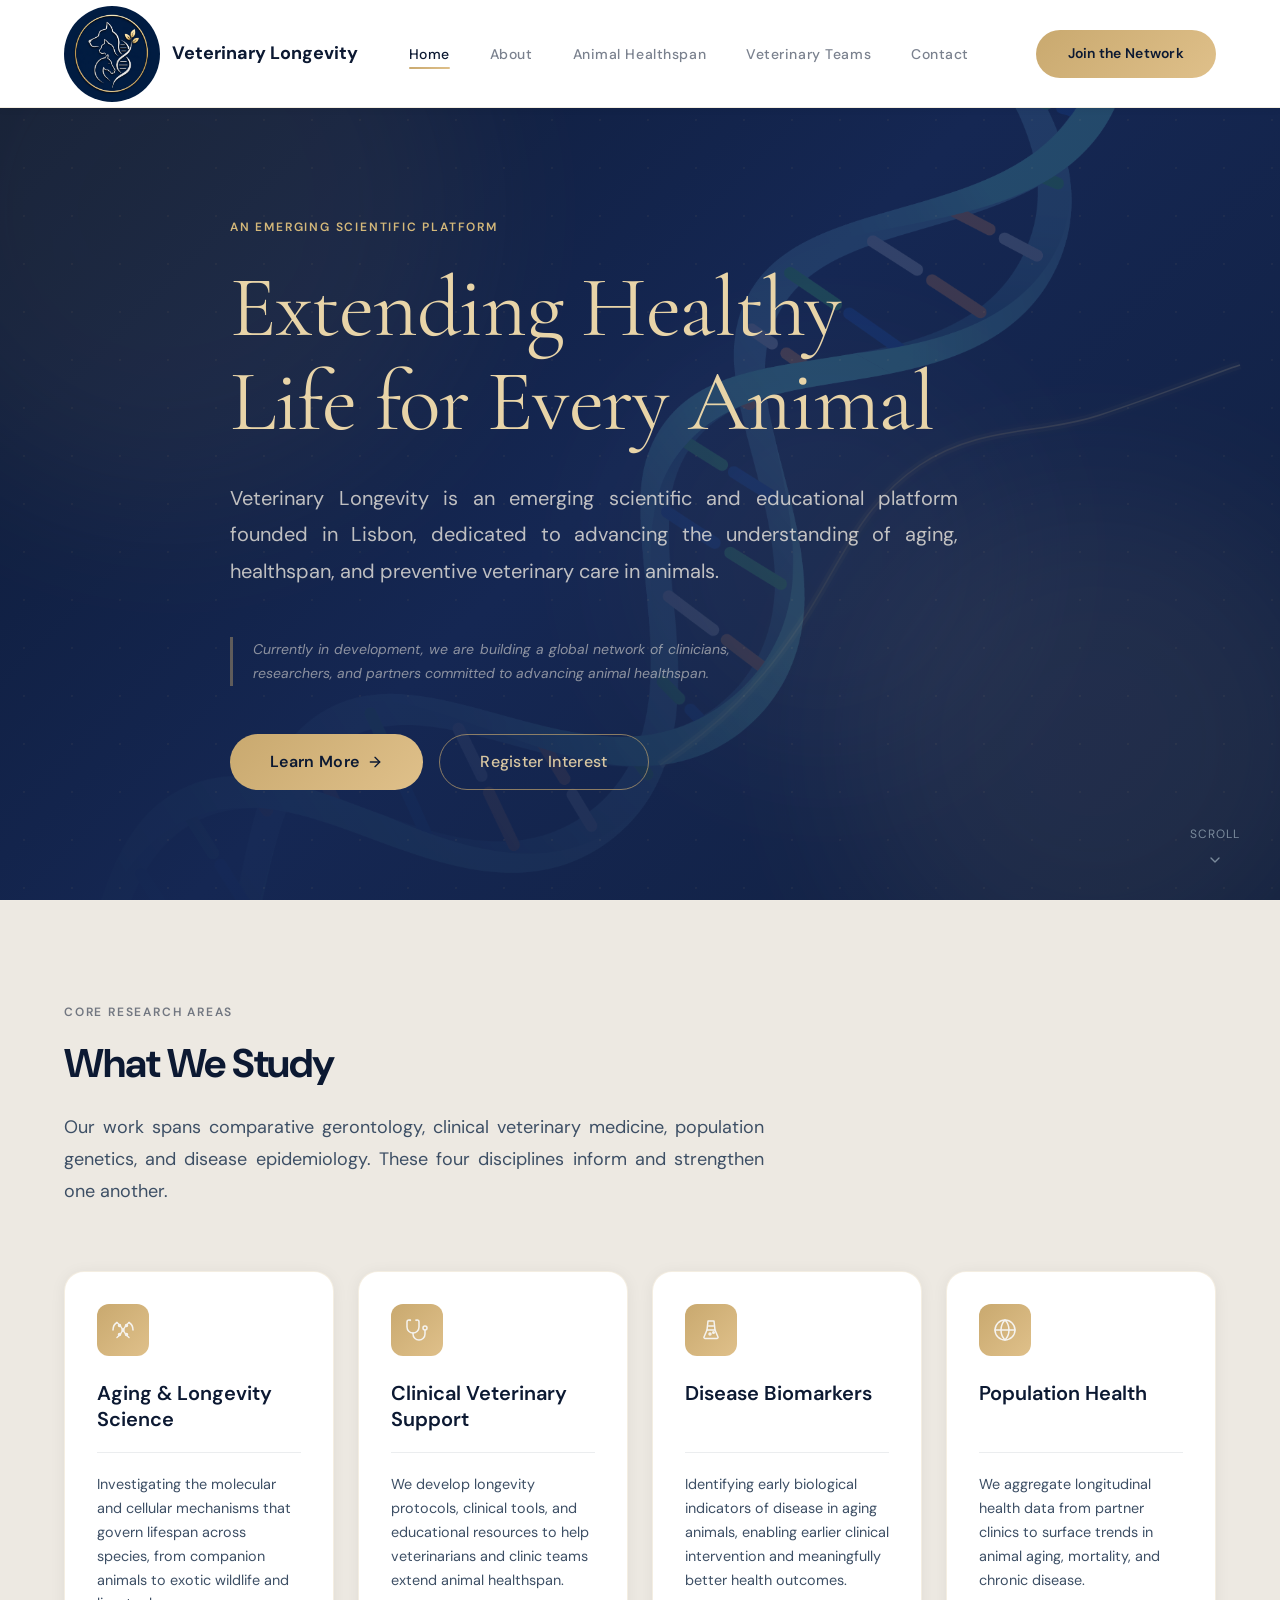
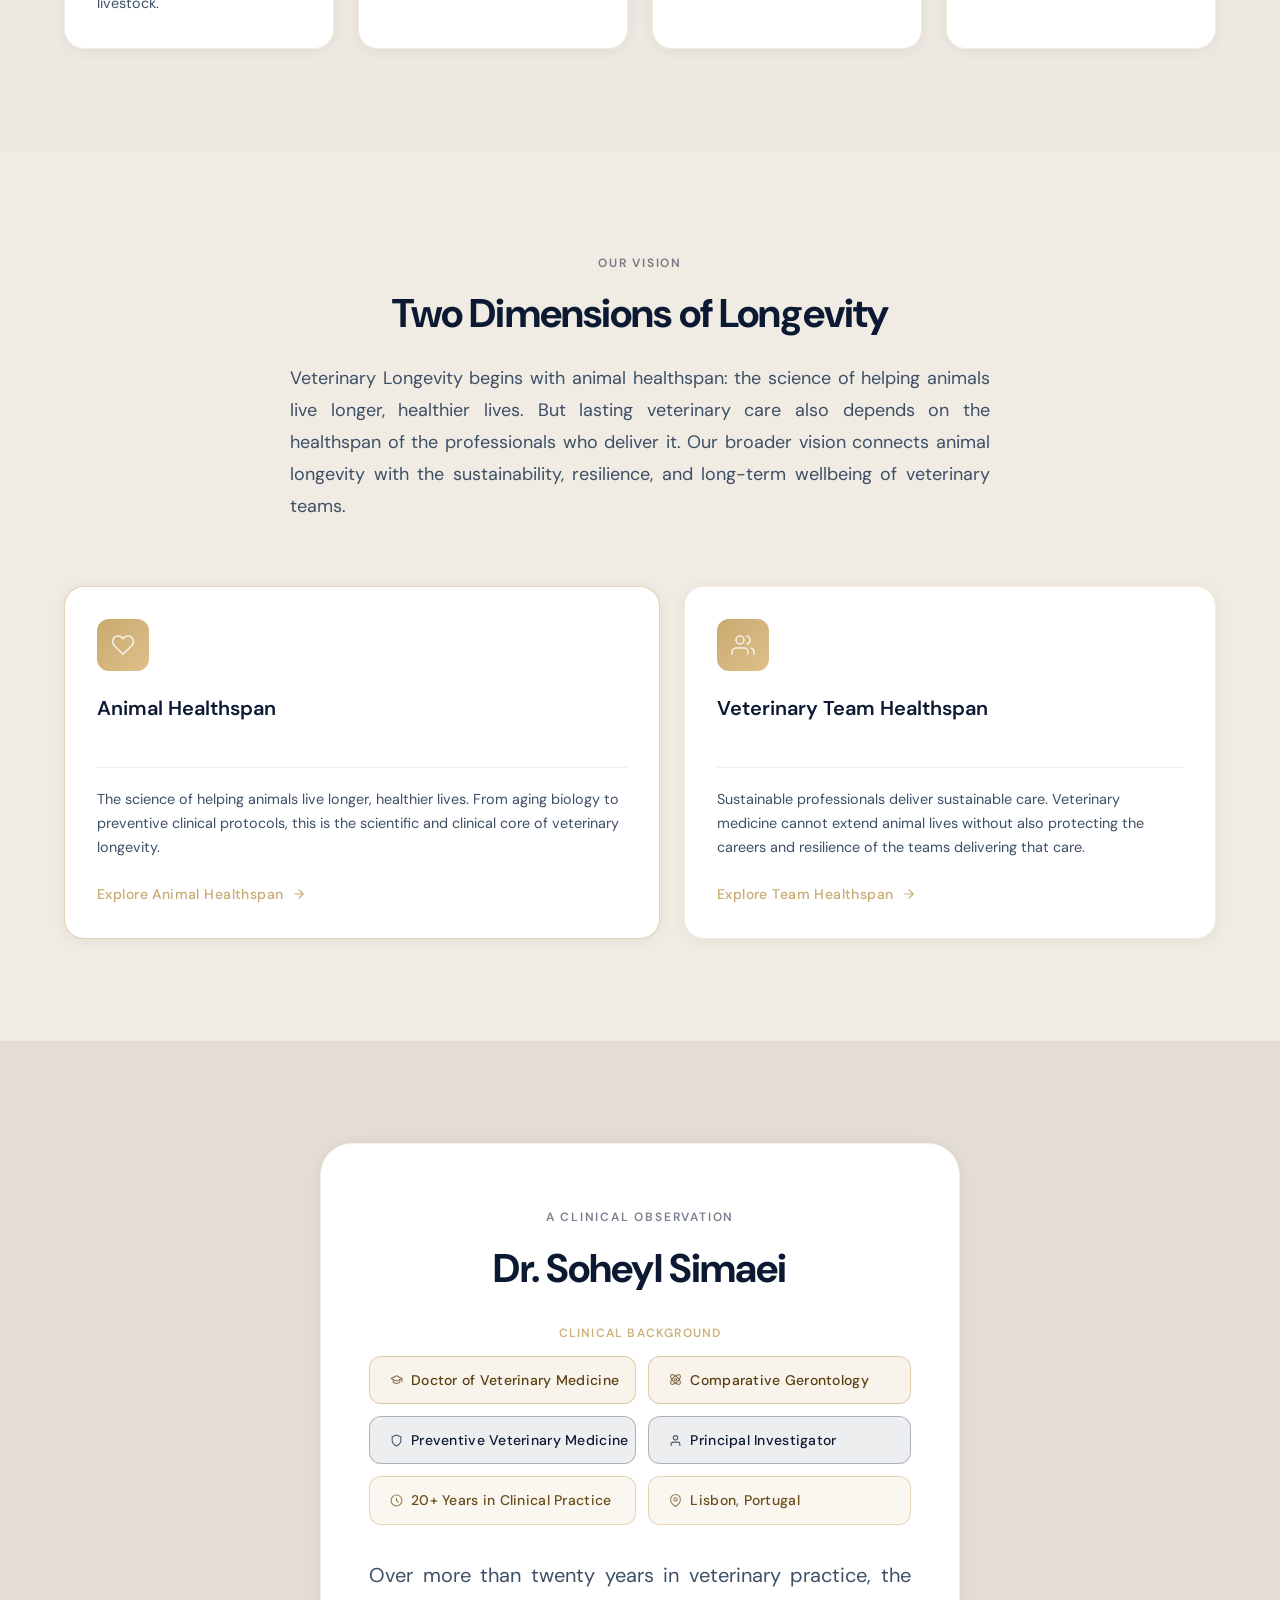
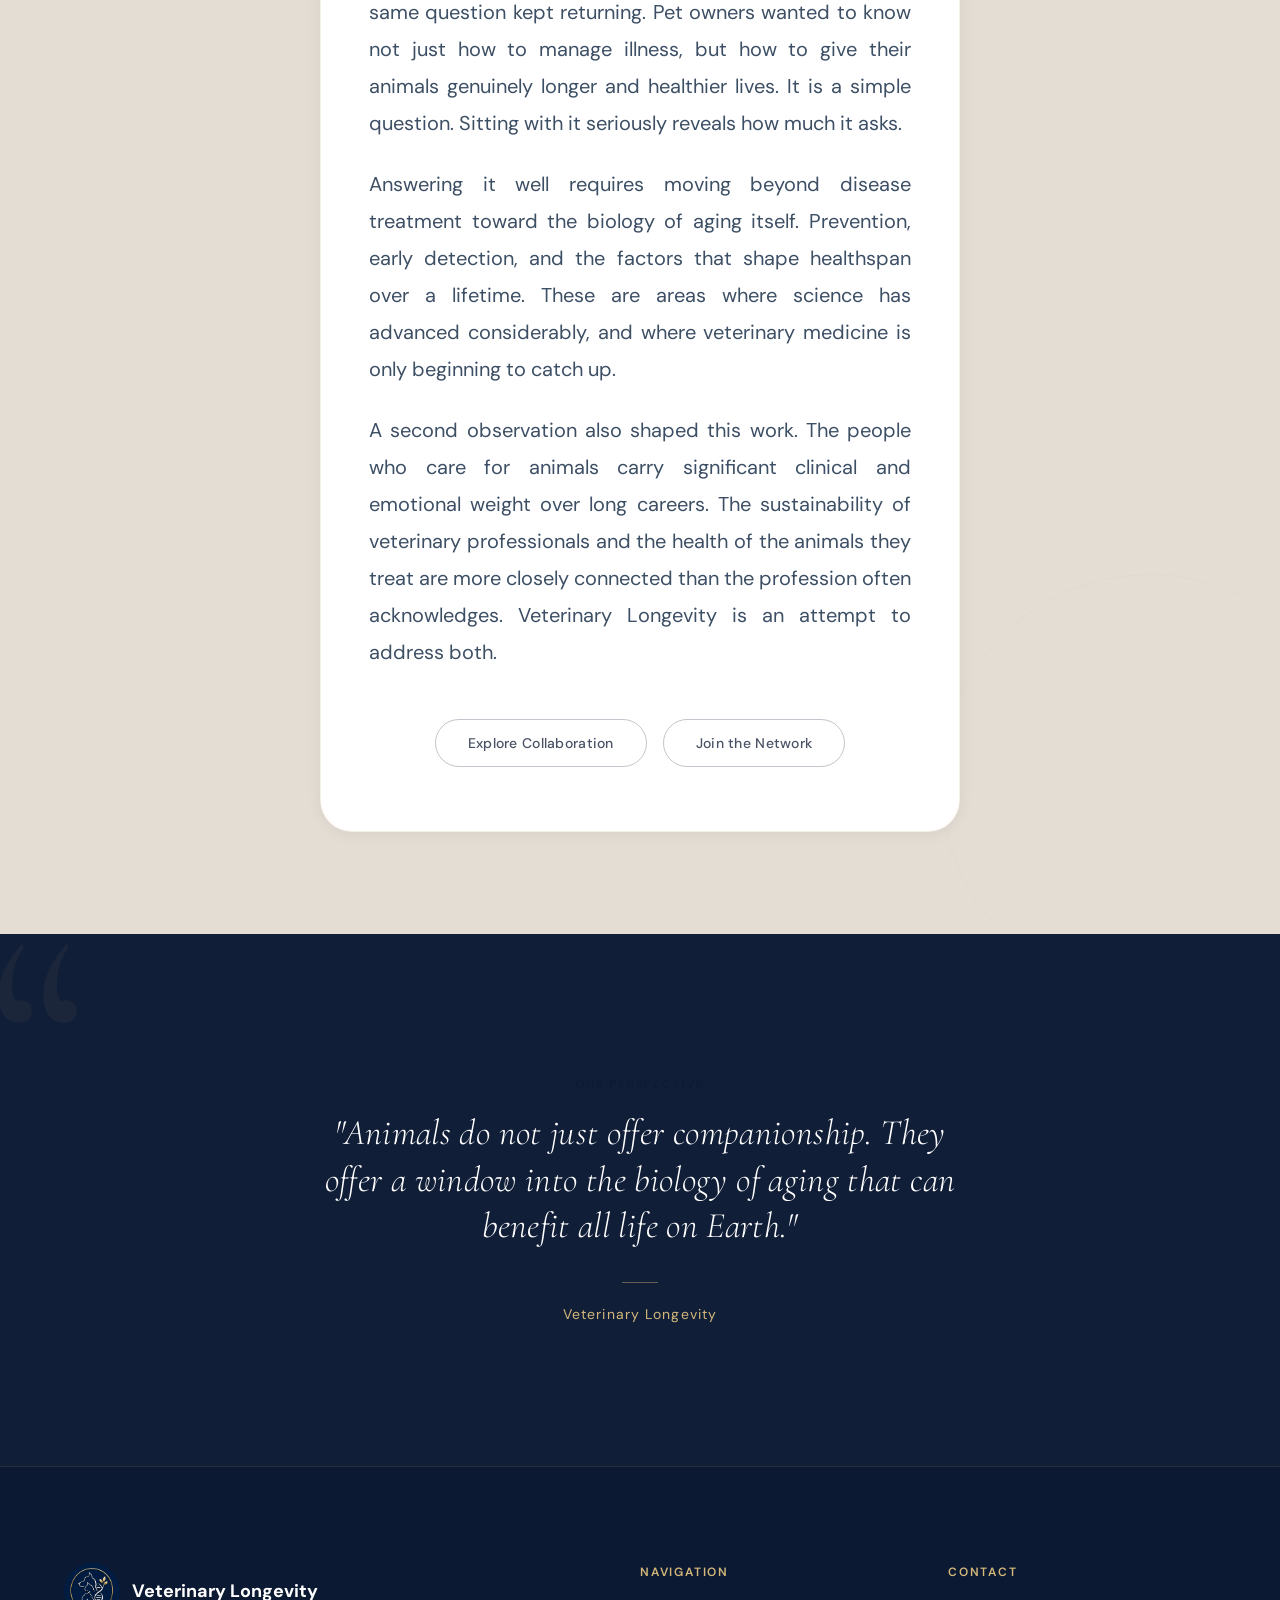
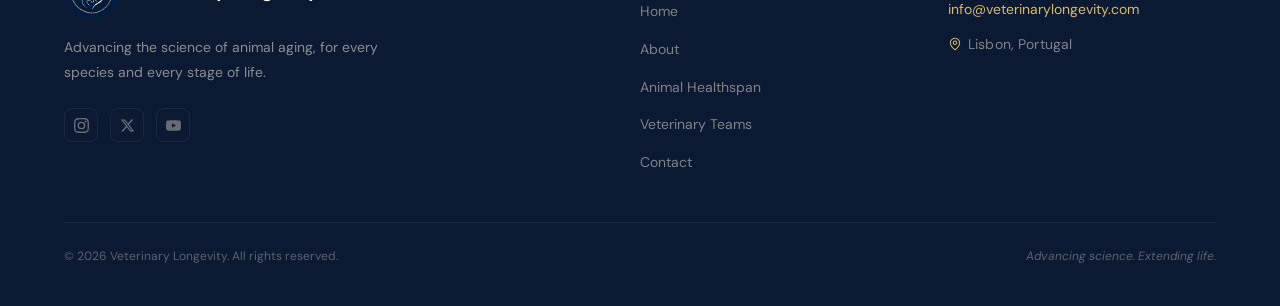
==== commit c5ffcb34: "Add Animal Healthspan and Veterinary Team Healthspan pillar pages New pages: - animal-healthspan.htm" ====
--- a/index.html
+++ b/index.html
@@ -78,6 +78,8 @@
       <ul class="nav__links" role="list">
         <li><a href="index.html" class="nav__link active" data-page="home" aria-current="page">Home</a></li>
         <li><a href="about.html" class="nav__link" data-page="about">About</a></li>
+        <li><a href="animal-healthspan.html" class="nav__link" data-page="animal-healthspan">Animal Healthspan</a></li>
+        <li><a href="veterinary-team-healthspan.html" class="nav__link" data-page="veterinary-teams">Veterinary Teams</a></li>
         <li><a href="contact.html" class="nav__link" data-page="contact">Contact</a></li>
       </ul>
 
@@ -95,6 +97,8 @@
     <ul role="list">
       <li><a href="index.html" class="nav__mobile-link">Home</a></li>
       <li><a href="about.html" class="nav__mobile-link">About</a></li>
+      <li><a href="animal-healthspan.html" class="nav__mobile-link">Animal Healthspan</a></li>
+      <li><a href="veterinary-team-healthspan.html" class="nav__mobile-link">Veterinary Teams</a></li>
       <li><a href="contact.html" class="nav__mobile-link">Contact</a></li>
     </ul>
     <a href="contact.html" class="btn btn--primary">Join the Network</a>
@@ -228,6 +232,50 @@
       </div>
     </section>
 
+    <!-- ===== OUR VISION ===== -->
+    <section class="vision section" aria-labelledby="vision-heading">
+      <div class="container">
+        <header class="section-header animate-on-scroll">
+          <p class="eyebrow">Our Vision</p>
+          <h2 id="vision-heading" class="heading-lg">Two Dimensions of Longevity</h2>
+          <p class="section-header__sub">Veterinary Longevity begins with animal healthspan: the science of helping animals live longer, healthier lives. But lasting veterinary care also depends on the healthspan of the professionals who deliver it. Our broader vision connects animal longevity with the sustainability, resilience, and long-term wellbeing of veterinary teams.</p>
+        </header>
+
+        <div class="vision__grid">
+          <article class="card card--primary animate-scale delay-1">
+            <div class="card__icon" aria-hidden="true">
+              <svg width="24" height="24" viewBox="0 0 24 24" fill="none" stroke="currentColor" stroke-width="1.5" stroke-linecap="round" stroke-linejoin="round">
+                <path d="M20.84 4.61a5.5 5.5 0 0 0-7.78 0L12 5.67l-1.06-1.06a5.5 5.5 0 0 0-7.78 7.78l1.06 1.06L12 21.23l7.78-7.78 1.06-1.06a5.5 5.5 0 0 0 0-7.78z"/>
+              </svg>
+            </div>
+            <h3 class="card__title">Animal Healthspan</h3>
+            <p class="card__text">The science of helping animals live longer, healthier lives. From aging biology to preventive clinical protocols, this is the scientific and clinical core of veterinary longevity.</p>
+            <a href="animal-healthspan.html" class="card__link">
+              Explore Animal Healthspan
+              <svg width="14" height="14" viewBox="0 0 24 24" fill="none" stroke="currentColor" stroke-width="2" stroke-linecap="round" stroke-linejoin="round" aria-hidden="true"><path d="M5 12h14"/><path d="m12 5 7 7-7 7"/></svg>
+            </a>
+          </article>
+
+          <article class="card animate-scale delay-2">
+            <div class="card__icon" aria-hidden="true">
+              <svg width="24" height="24" viewBox="0 0 24 24" fill="none" stroke="currentColor" stroke-width="1.5" stroke-linecap="round" stroke-linejoin="round">
+                <path d="M17 21v-2a4 4 0 0 0-4-4H5a4 4 0 0 0-4 4v2"/>
+                <circle cx="9" cy="7" r="4"/>
+                <path d="M23 21v-2a4 4 0 0 0-3-3.87"/>
+                <path d="M16 3.13a4 4 0 0 1 0 7.75"/>
+              </svg>
+            </div>
+            <h3 class="card__title">Veterinary Team Healthspan</h3>
+            <p class="card__text">Sustainable professionals deliver sustainable care. Veterinary medicine cannot extend animal lives without also protecting the careers and resilience of the teams delivering that care.</p>
+            <a href="veterinary-team-healthspan.html" class="card__link">
+              Explore Team Healthspan
+              <svg width="14" height="14" viewBox="0 0 24 24" fill="none" stroke="currentColor" stroke-width="2" stroke-linecap="round" stroke-linejoin="round" aria-hidden="true"><path d="M5 12h14"/><path d="m12 5 7 7-7 7"/></svg>
+            </a>
+          </article>
+        </div>
+      </div>
+    </section>
+
     <!-- ===== FOUNDER ===== -->
     <section class="founder section" aria-labelledby="founder-heading">
       <div class="container--narrow">
@@ -317,6 +365,8 @@
           <ul class="footer__links" role="list">
             <li><a href="index.html" class="footer__link">Home</a></li>
             <li><a href="about.html" class="footer__link">About</a></li>
+            <li><a href="animal-healthspan.html" class="footer__link">Animal Healthspan</a></li>
+            <li><a href="veterinary-team-healthspan.html" class="footer__link">Veterinary Teams</a></li>
             <li><a href="contact.html" class="footer__link">Contact</a></li>
           </ul>
         </div>
--- a/css/styles.css
+++ b/css/styles.css
@@ -1884,6 +1884,55 @@
   .nav__mobile { display: flex; }
 }
 
+/* ============================================
+   VISION SECTION (Homepage)
+   ============================================ */
+.vision { background: var(--color-navy-800); }
+
+.vision__grid {
+  display: grid;
+  grid-template-columns: 1.12fr 1fr;
+  gap: var(--space-6);
+}
+
+/* Primary card — warmer border to signal lead topic */
+.card--primary {
+  border-color: rgba(201,169,111,0.42);
+}
+
+/* Card link — sits at the bottom of card content */
+.card__link {
+  display: inline-flex;
+  align-items: center;
+  gap: var(--space-2);
+  margin-top: auto;
+  padding-top: var(--space-6);
+  font-size: var(--text-sm);
+  font-weight: var(--font-weight-medium);
+  letter-spacing: 0.03em;
+  color: var(--color-teal-400);
+  transition: color 0.2s ease, gap 0.2s ease;
+}
+
+.card__link:hover { color: var(--color-teal-300); gap: var(--space-3); }
+
+/* Pillar page "Why" section — slight tonal step */
+.pillar-why { background: var(--color-navy-900); }
+
+/* Vision grid collapses on small screens */
+@media (max-width: 640px) {
+  .vision__grid { grid-template-columns: 1fr; }
+}
+
+/* Light-mode overrides for new components */
+@media (prefers-color-scheme: light) {
+  .vision { background: #f0ece4; }
+  .card--primary { border-color: rgba(201,169,111,0.5); }
+  .card__link { color: var(--color-teal-500); }
+  .card__link:hover { color: #7a5c1e; }
+  .pillar-why { background: #e8e2d8; }
+}
+
 /* Stats strip: 3 columns on wider screens */
 @media (min-width: 640px) {
   .stats-strip__grid {
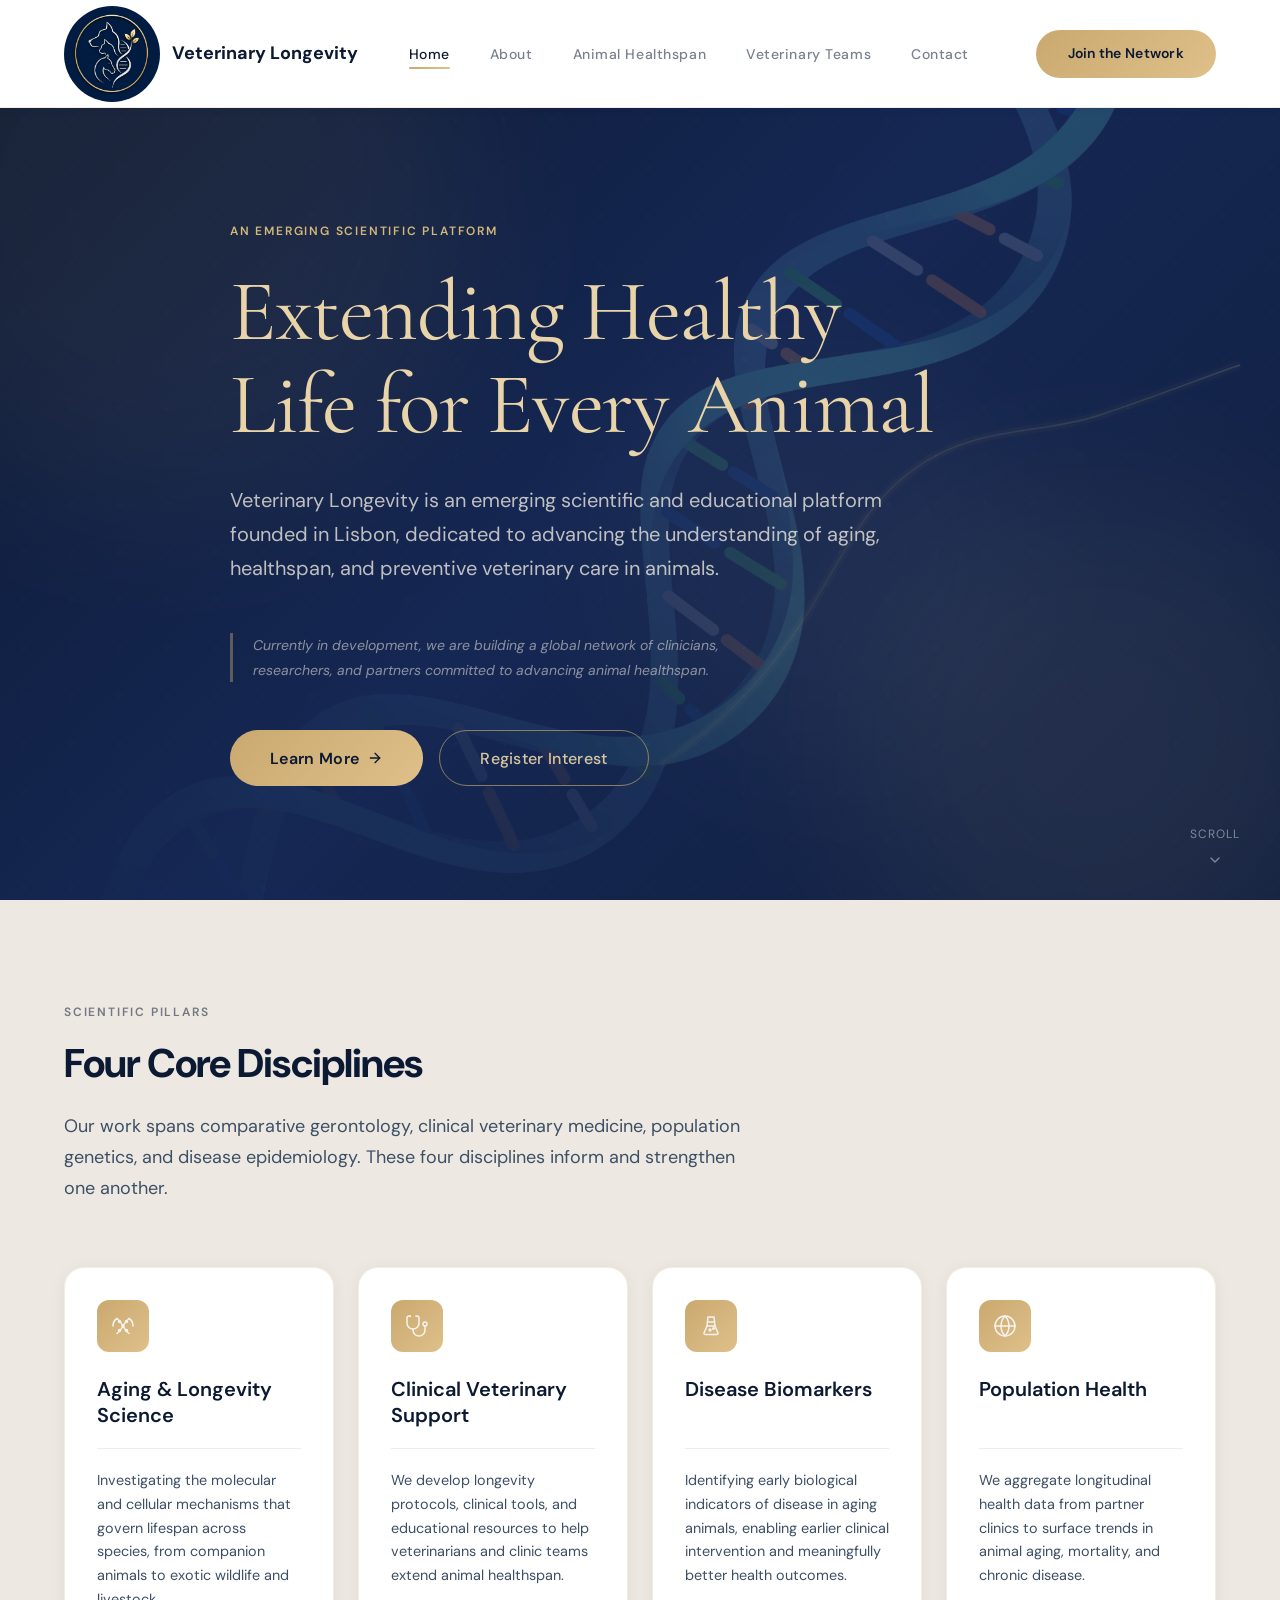
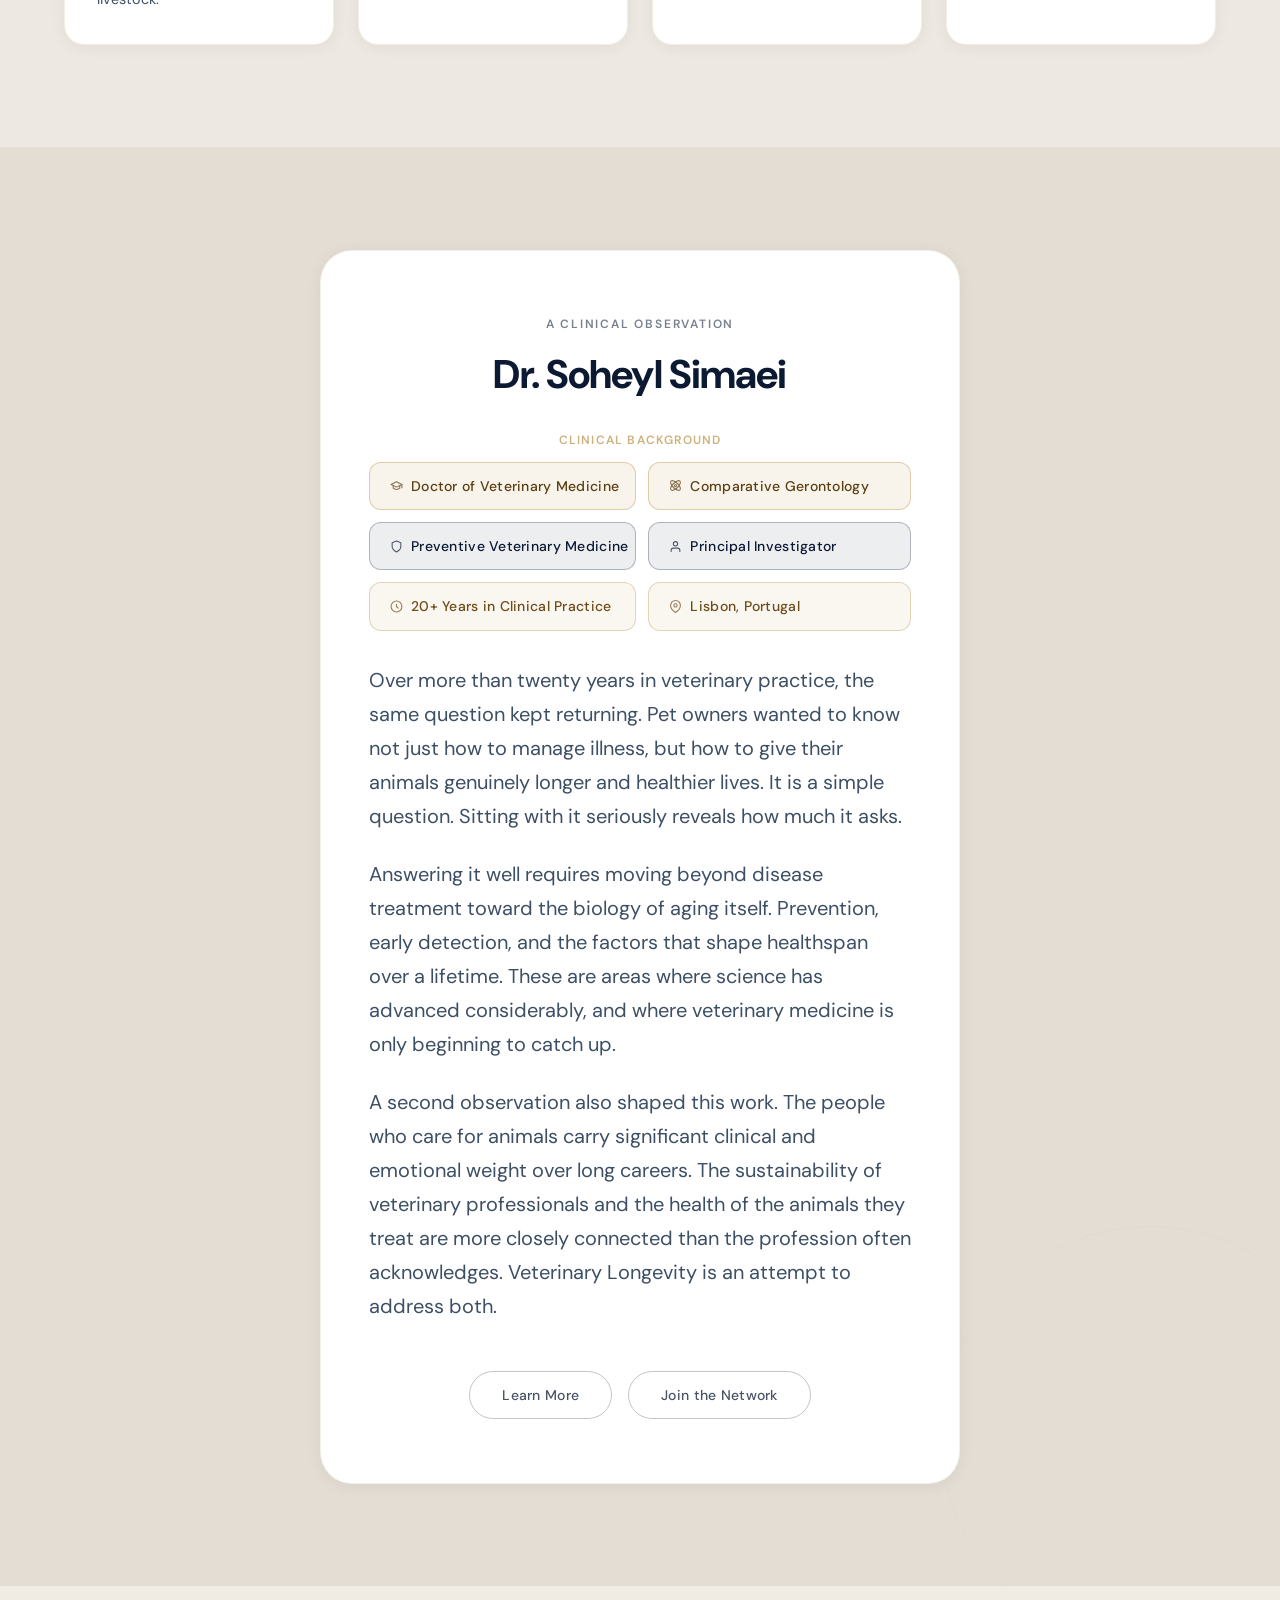
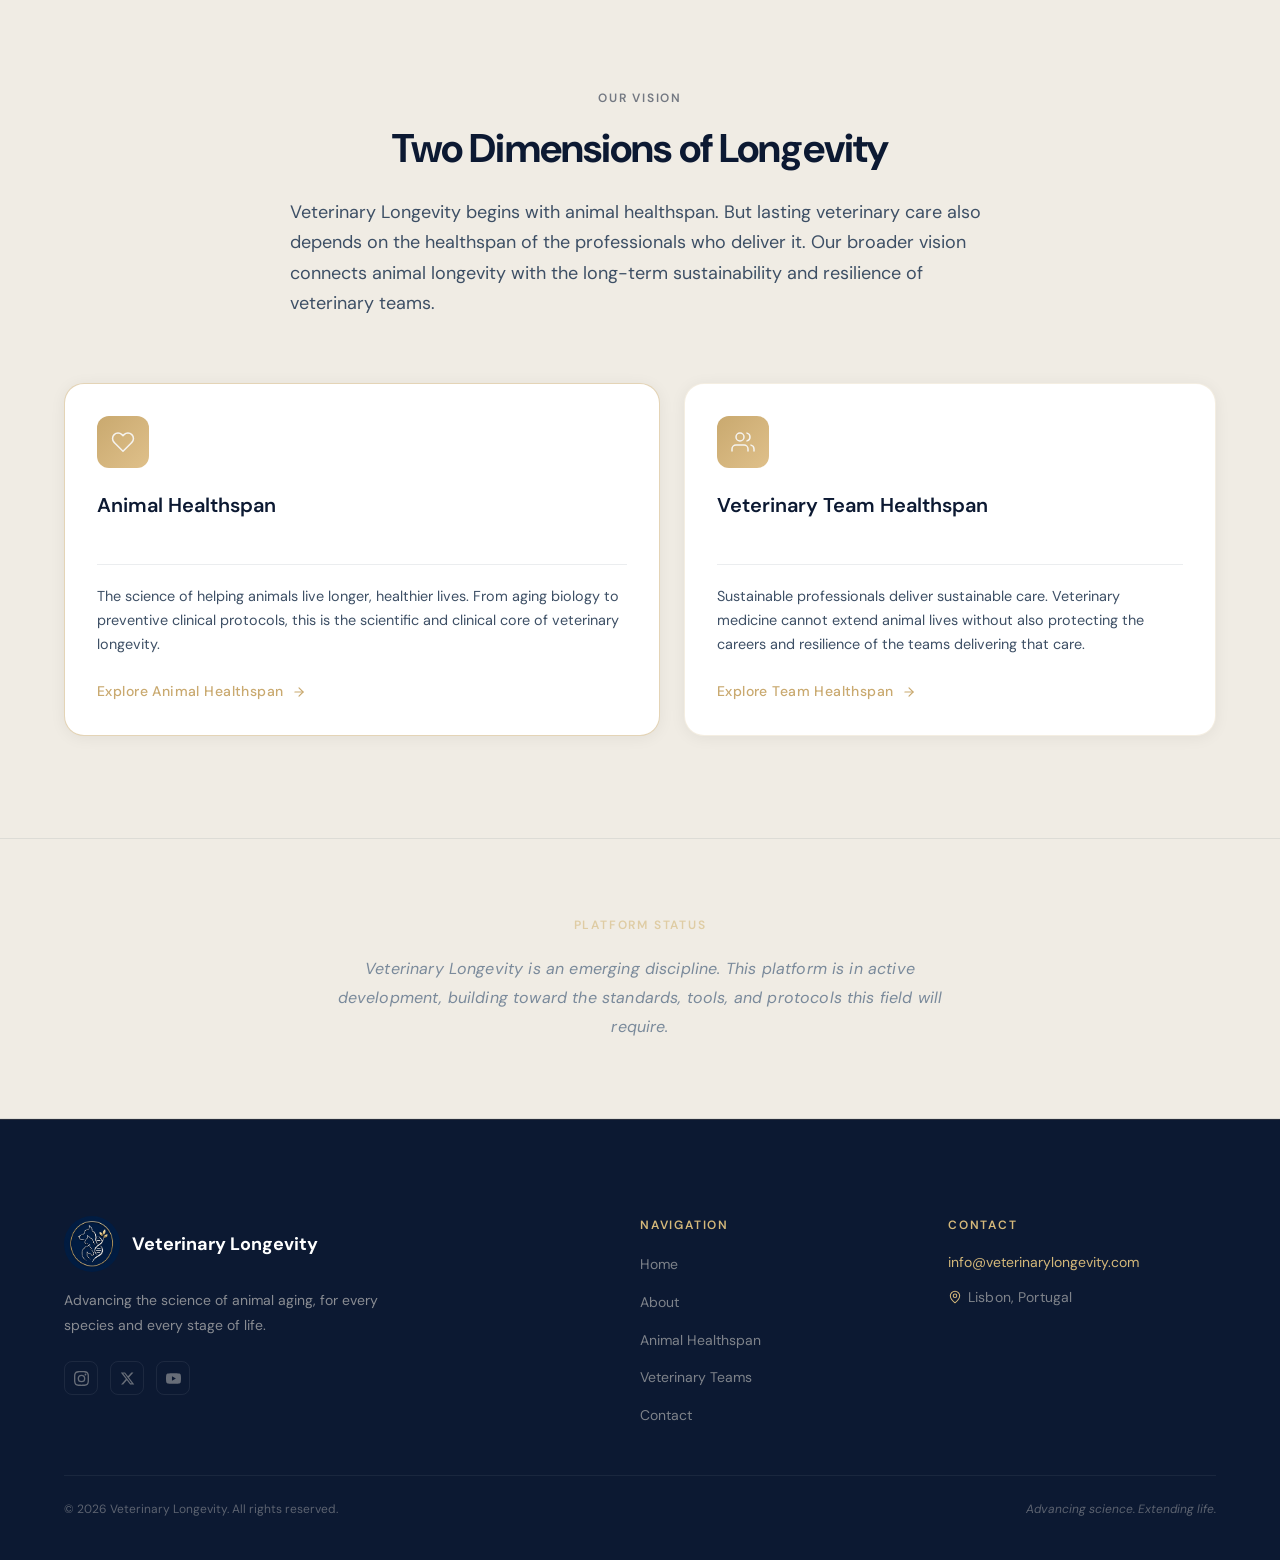
==== commit 8f9cf682: "Refine typography, restructure homepage, and soften language Part 1: Remove all text-align justify s" ====
--- a/index.html
+++ b/index.html
@@ -165,12 +165,12 @@
       </div>
     </section>
 
-    <!-- ===== RESEARCH FOCUS ===== -->
+    <!-- ===== SCIENTIFIC PILLARS ===== -->
     <section class="research section" aria-labelledby="research-heading">
       <div class="container">
         <header class="section-header section-header--left animate-on-scroll">
-          <p class="eyebrow">Core Research Areas</p>
-          <h2 id="research-heading" class="heading-lg">What We Study</h2>
+          <p class="eyebrow">Scientific Pillars</p>
+          <h2 id="research-heading" class="heading-lg">Four Core Disciplines</h2>
           <p class="section-header__sub">
             Our work spans comparative gerontology, clinical veterinary medicine, population genetics, and disease epidemiology. These four disciplines inform and strengthen one another.
           </p>
@@ -232,13 +232,59 @@
       </div>
     </section>
 
-    <!-- ===== OUR VISION ===== -->
+    <!-- ===== FOUNDER ===== -->
+    <section class="founder section" aria-labelledby="founder-heading">
+      <div class="container--narrow">
+        <div class="founder__inner animate-on-scroll">
+          <p class="eyebrow">A Clinical Observation</p>
+          <h2 id="founder-heading" class="heading-lg">Dr. Soheyl Simaei</h2>
+          <p class="founder__credentials-label">Clinical Background</p>
+          <div class="founder__credentials">
+            <span class="founder__credential">
+              <svg width="13" height="13" viewBox="0 0 24 24" fill="none" stroke="currentColor" stroke-width="2" stroke-linecap="round" stroke-linejoin="round" aria-hidden="true"><path d="M22 10L12 5 2 10l10 5 10-5z"/><path d="M6 12v5c3 3 9 3 12 0v-5"/><path d="M22 10v6"/></svg>
+              Doctor of Veterinary Medicine
+            </span>
+            <span class="founder__credential">
+              <svg width="13" height="13" viewBox="0 0 24 24" fill="none" stroke="currentColor" stroke-width="2" stroke-linecap="round" stroke-linejoin="round" aria-hidden="true"><circle cx="12" cy="12" r="2"/><path d="M20.2 20.2c2.04-2.03.02-7.36-4.5-11.9-4.54-4.52-9.87-6.54-11.9-4.5-2.04 2.03-.02 7.36 4.5 11.9 4.54 4.52 9.87 6.54 11.9 4.5z"/><path d="M15.7 15.7c4.52-4.54 6.54-9.87 4.5-11.9-2.03-2.04-7.36-.02-11.9 4.5-4.52 4.54-6.54 9.87-4.5 11.9 2.03 2.04 7.36.02 11.9-4.5z"/></svg>
+              Comparative Gerontology
+            </span>
+            <span class="founder__credential">
+              <svg width="13" height="13" viewBox="0 0 24 24" fill="none" stroke="currentColor" stroke-width="2" stroke-linecap="round" stroke-linejoin="round" aria-hidden="true"><path d="M12 22s8-4 8-10V5l-8-3-8 3v7c0 6 8 10 8 10z"/></svg>
+              Preventive Veterinary Medicine
+            </span>
+            <span class="founder__credential">
+              <svg width="13" height="13" viewBox="0 0 24 24" fill="none" stroke="currentColor" stroke-width="2" stroke-linecap="round" stroke-linejoin="round" aria-hidden="true"><path d="M20 21v-2a4 4 0 0 0-4-4H8a4 4 0 0 0-4 4v2"/><circle cx="12" cy="7" r="4"/></svg>
+              Principal Investigator
+            </span>
+            <span class="founder__credential">
+              <svg width="13" height="13" viewBox="0 0 24 24" fill="none" stroke="currentColor" stroke-width="2" stroke-linecap="round" stroke-linejoin="round" aria-hidden="true"><circle cx="12" cy="12" r="10"/><path d="M12 8v4l3 3"/></svg>
+              20+ Years in Clinical Practice
+            </span>
+            <span class="founder__credential">
+              <svg width="13" height="13" viewBox="0 0 24 24" fill="none" stroke="currentColor" stroke-width="2" stroke-linecap="round" stroke-linejoin="round" aria-hidden="true"><path d="M21 10c0 7-9 13-9 13s-9-6-9-13a9 9 0 0 1 18 0z"/><circle cx="12" cy="10" r="3"/></svg>
+              Lisbon, Portugal
+            </span>
+          </div>
+          <div class="founder__bio">
+            <p>Over more than twenty years in veterinary practice, the same question kept returning. Pet owners wanted to know not just how to manage illness, but how to give their animals genuinely longer and healthier lives. It is a simple question. Sitting with it seriously reveals how much it asks.</p>
+            <p>Answering it well requires moving beyond disease treatment toward the biology of aging itself. Prevention, early detection, and the factors that shape healthspan over a lifetime. These are areas where science has advanced considerably, and where veterinary medicine is only beginning to catch up.</p>
+            <p>A second observation also shaped this work. The people who care for animals carry significant clinical and emotional weight over long careers. The sustainability of veterinary professionals and the health of the animals they treat are more closely connected than the profession often acknowledges. Veterinary Longevity is an attempt to address both.</p>
+          </div>
+          <div class="founder__actions">
+            <a href="about.html" class="btn btn--ghost">Learn More</a>
+            <a href="contact.html" class="btn btn--ghost">Join the Network</a>
+          </div>
+        </div>
+      </div>
+    </section>
+
+    <!-- ===== TWO DIMENSIONS ===== -->
     <section class="vision section" aria-labelledby="vision-heading">
       <div class="container">
         <header class="section-header animate-on-scroll">
           <p class="eyebrow">Our Vision</p>
           <h2 id="vision-heading" class="heading-lg">Two Dimensions of Longevity</h2>
-          <p class="section-header__sub">Veterinary Longevity begins with animal healthspan: the science of helping animals live longer, healthier lives. But lasting veterinary care also depends on the healthspan of the professionals who deliver it. Our broader vision connects animal longevity with the sustainability, resilience, and long-term wellbeing of veterinary teams.</p>
+          <p class="section-header__sub">Veterinary Longevity begins with animal healthspan. But lasting veterinary care also depends on the healthspan of the professionals who deliver it. Our broader vision connects animal longevity with the long-term sustainability and resilience of veterinary teams.</p>
         </header>
 
         <div class="vision__grid">
@@ -276,61 +322,12 @@
       </div>
     </section>
 
-    <!-- ===== FOUNDER ===== -->
-    <section class="founder section" aria-labelledby="founder-heading">
-      <div class="container--narrow">
-        <div class="founder__inner animate-on-scroll">
-          <p class="eyebrow">A Clinical Observation</p>
-          <h2 id="founder-heading" class="heading-lg" style="white-space: nowrap">Dr. Soheyl Simaei</h2>
-          <p class="founder__credentials-label">Clinical Background</p>
-          <div class="founder__credentials">
-            <span class="founder__credential">
-              <svg width="13" height="13" viewBox="0 0 24 24" fill="none" stroke="currentColor" stroke-width="2" stroke-linecap="round" stroke-linejoin="round" aria-hidden="true"><path d="M22 10L12 5 2 10l10 5 10-5z"/><path d="M6 12v5c3 3 9 3 12 0v-5"/><path d="M22 10v6"/></svg>
-              Doctor of Veterinary Medicine
-            </span>
-            <span class="founder__credential">
-              <svg width="13" height="13" viewBox="0 0 24 24" fill="none" stroke="currentColor" stroke-width="2" stroke-linecap="round" stroke-linejoin="round" aria-hidden="true"><circle cx="12" cy="12" r="2"/><path d="M20.2 20.2c2.04-2.03.02-7.36-4.5-11.9-4.54-4.52-9.87-6.54-11.9-4.5-2.04 2.03-.02 7.36 4.5 11.9 4.54 4.52 9.87 6.54 11.9 4.5z"/><path d="M15.7 15.7c4.52-4.54 6.54-9.87 4.5-11.9-2.03-2.04-7.36-.02-11.9 4.5-4.52 4.54-6.54 9.87-4.5 11.9 2.03 2.04 7.36.02 11.9-4.5z"/></svg>
-              Comparative Gerontology
-            </span>
-            <span class="founder__credential">
-              <svg width="13" height="13" viewBox="0 0 24 24" fill="none" stroke="currentColor" stroke-width="2" stroke-linecap="round" stroke-linejoin="round" aria-hidden="true"><path d="M12 22s8-4 8-10V5l-8-3-8 3v7c0 6 8 10 8 10z"/></svg>
-              Preventive Veterinary Medicine
-            </span>
-            <span class="founder__credential">
-              <svg width="13" height="13" viewBox="0 0 24 24" fill="none" stroke="currentColor" stroke-width="2" stroke-linecap="round" stroke-linejoin="round" aria-hidden="true"><path d="M20 21v-2a4 4 0 0 0-4-4H8a4 4 0 0 0-4 4v2"/><circle cx="12" cy="7" r="4"/></svg>
-              Principal Investigator
-            </span>
-            <span class="founder__credential">
-              <svg width="13" height="13" viewBox="0 0 24 24" fill="none" stroke="currentColor" stroke-width="2" stroke-linecap="round" stroke-linejoin="round" aria-hidden="true"><circle cx="12" cy="12" r="10"/><path d="M12 8v4l3 3"/></svg>
-              20+ Years in Clinical Practice
-            </span>
-            <span class="founder__credential">
-              <svg width="13" height="13" viewBox="0 0 24 24" fill="none" stroke="currentColor" stroke-width="2" stroke-linecap="round" stroke-linejoin="round" aria-hidden="true"><path d="M21 10c0 7-9 13-9 13s-9-6-9-13a9 9 0 0 1 18 0z"/><circle cx="12" cy="10" r="3"/></svg>
-              Lisbon, Portugal
-            </span>
-          </div>
-          <div class="founder__bio">
-            <p>Over more than twenty years in veterinary practice, the same question kept returning. Pet owners wanted to know not just how to manage illness, but how to give their animals genuinely longer and healthier lives. It is a simple question. Sitting with it seriously reveals how much it asks.</p>
-            <p>Answering it well requires moving beyond disease treatment toward the biology of aging itself. Prevention, early detection, and the factors that shape healthspan over a lifetime. These are areas where science has advanced considerably, and where veterinary medicine is only beginning to catch up.</p>
-            <p>A second observation also shaped this work. The people who care for animals carry significant clinical and emotional weight over long careers. The sustainability of veterinary professionals and the health of the animals they treat are more closely connected than the profession often acknowledges. Veterinary Longevity is an attempt to address both.</p>
-          </div>
-          <div class="founder__actions">
-            <a href="contact.html" class="btn btn--ghost">Explore Collaboration</a>
-            <a href="contact.html" class="btn btn--ghost">Join the Network</a>
-          </div>
-        </div>
-      </div>
-    </section>
-
-    <!-- ===== EDITORIAL PULL QUOTE ===== -->
-    <section class="editorial section" aria-label="Research perspective">
-      <div class="container--narrow">
-        <div class="animate-on-scroll">
-          <p class="eyebrow editorial__eyebrow" style="text-align:center">Our Perspective</p>
-          <blockquote class="editorial__quote">
-            "Animals do not just offer companionship. They offer a window into the biology of aging that can benefit all life on Earth."
-          </blockquote>
-          <cite class="editorial__attribution">Veterinary Longevity</cite>
+    <!-- ===== CURRENT STAGE STATEMENT ===== -->
+    <section class="current-stage" aria-label="Platform status">
+      <div class="container">
+        <div class="current-stage__inner animate-on-scroll">
+          <span class="current-stage__label">Platform Status</span>
+          <p class="current-stage__text">Veterinary Longevity is an emerging discipline. This platform is in active development, building toward the standards, tools, and protocols this field will require.</p>
         </div>
       </div>
     </section>
--- a/css/styles.css
+++ b/css/styles.css
@@ -234,10 +234,9 @@
 .section-header__sub {
   color: var(--color-text-secondary);
   font-size: var(--text-lg);
-  line-height: 1.78;
+  line-height: 1.7;
   margin-top: var(--space-6);
-  text-align: justify;
-  text-align-last: left;
+  text-align: left;
 }
 
 .grid-2 {
@@ -596,11 +595,9 @@
 .hero__sub {
   font-size: clamp(var(--text-base), 1.5vw + 0.5rem, var(--text-xl));
   color: var(--color-text-secondary);
-  line-height: 1.82;
+  line-height: 1.7;
   max-width: 52ch;
   margin-bottom: var(--space-12);
-  text-align: justify;
-  text-align-last: left;
 }
 
 .hero__note {
@@ -611,8 +608,6 @@
   margin-bottom: var(--space-12);
   padding-left: var(--space-5);
   border-left: 3px solid rgba(201,169,111,0.42);
-  text-align: justify;
-  text-align-last: left;
   font-style: italic;
 }
 
@@ -889,11 +884,9 @@
 .page-hero__sub {
   font-size: clamp(var(--text-base), 1.5vw + 0.25rem, var(--text-xl));
   color: var(--color-text-secondary);
-  line-height: 1.8;
+  line-height: 1.7;
   max-width: 52ch;
   margin-top: var(--space-6);
-  text-align: justify;
-  text-align-last: left;
 }
 
 /* ============================================
@@ -925,10 +918,8 @@
 .our-story__text p {
   color: var(--color-text-secondary);
   font-size: 1.0625rem;
-  line-height: 1.75;
+  line-height: 1.7;
   margin-top: var(--space-6);
-  text-align: justify;
-  text-align-last: left;
 }
 
 .our-story__text p:first-of-type {
@@ -1087,10 +1078,8 @@
 .accordion__body {
   padding-bottom: var(--space-8);
   color: var(--color-text-secondary);
-  line-height: 1.82;
+  line-height: 1.7;
   font-size: 1.0125rem;
-  text-align: justify;
-  text-align-last: left;
 }
 
 /* Team */
@@ -1408,11 +1397,10 @@
 .founder__bio {
   font-size: var(--text-xl);
   color: var(--color-text-secondary);
-  line-height: 1.85;
+  line-height: 1.7;
   margin-top: var(--space-8);
   margin-bottom: var(--space-12);
-  text-align: justify;
-  text-align-last: left;
+  text-align: left;
 }
 
 .founder__bio p + p {
@@ -1974,10 +1962,49 @@
   }
 }
 
-/* Founder bio: remove justify on narrow screens — causes extreme word gaps */
+/* Founder bio: slightly smaller font on narrow screens */
 @media (max-width: 640px) {
   .founder__bio {
-    text-align: left;
     font-size: var(--text-lg);
   }
 }
+
+/* ============================================
+   CURRENT STAGE STATEMENT
+   ============================================ */
+.current-stage {
+  background: var(--color-navy-950);
+  border-top: 1px solid rgba(201,169,111,0.1);
+  border-bottom: 1px solid rgba(201,169,111,0.1);
+  padding: clamp(3rem, 6vw, 5rem) 0;
+}
+
+.current-stage__inner {
+  max-width: 640px;
+  margin: 0 auto;
+  text-align: center;
+}
+
+.current-stage__label {
+  font-size: var(--text-xs);
+  font-weight: var(--font-weight-semibold);
+  letter-spacing: var(--tracking-widest);
+  text-transform: uppercase;
+  color: var(--color-teal-400);
+  opacity: 0.6;
+  margin-bottom: var(--space-5);
+  display: block;
+}
+
+.current-stage__text {
+  font-size: var(--text-base);
+  color: var(--color-text-muted);
+  line-height: 1.8;
+  letter-spacing: 0.01em;
+  font-style: italic;
+}
+
+@media (prefers-color-scheme: light) {
+  .current-stage { background: #f0ece4; border-color: rgba(12,25,50,0.08); }
+  .current-stage__text { color: var(--color-text-muted); }
+}
